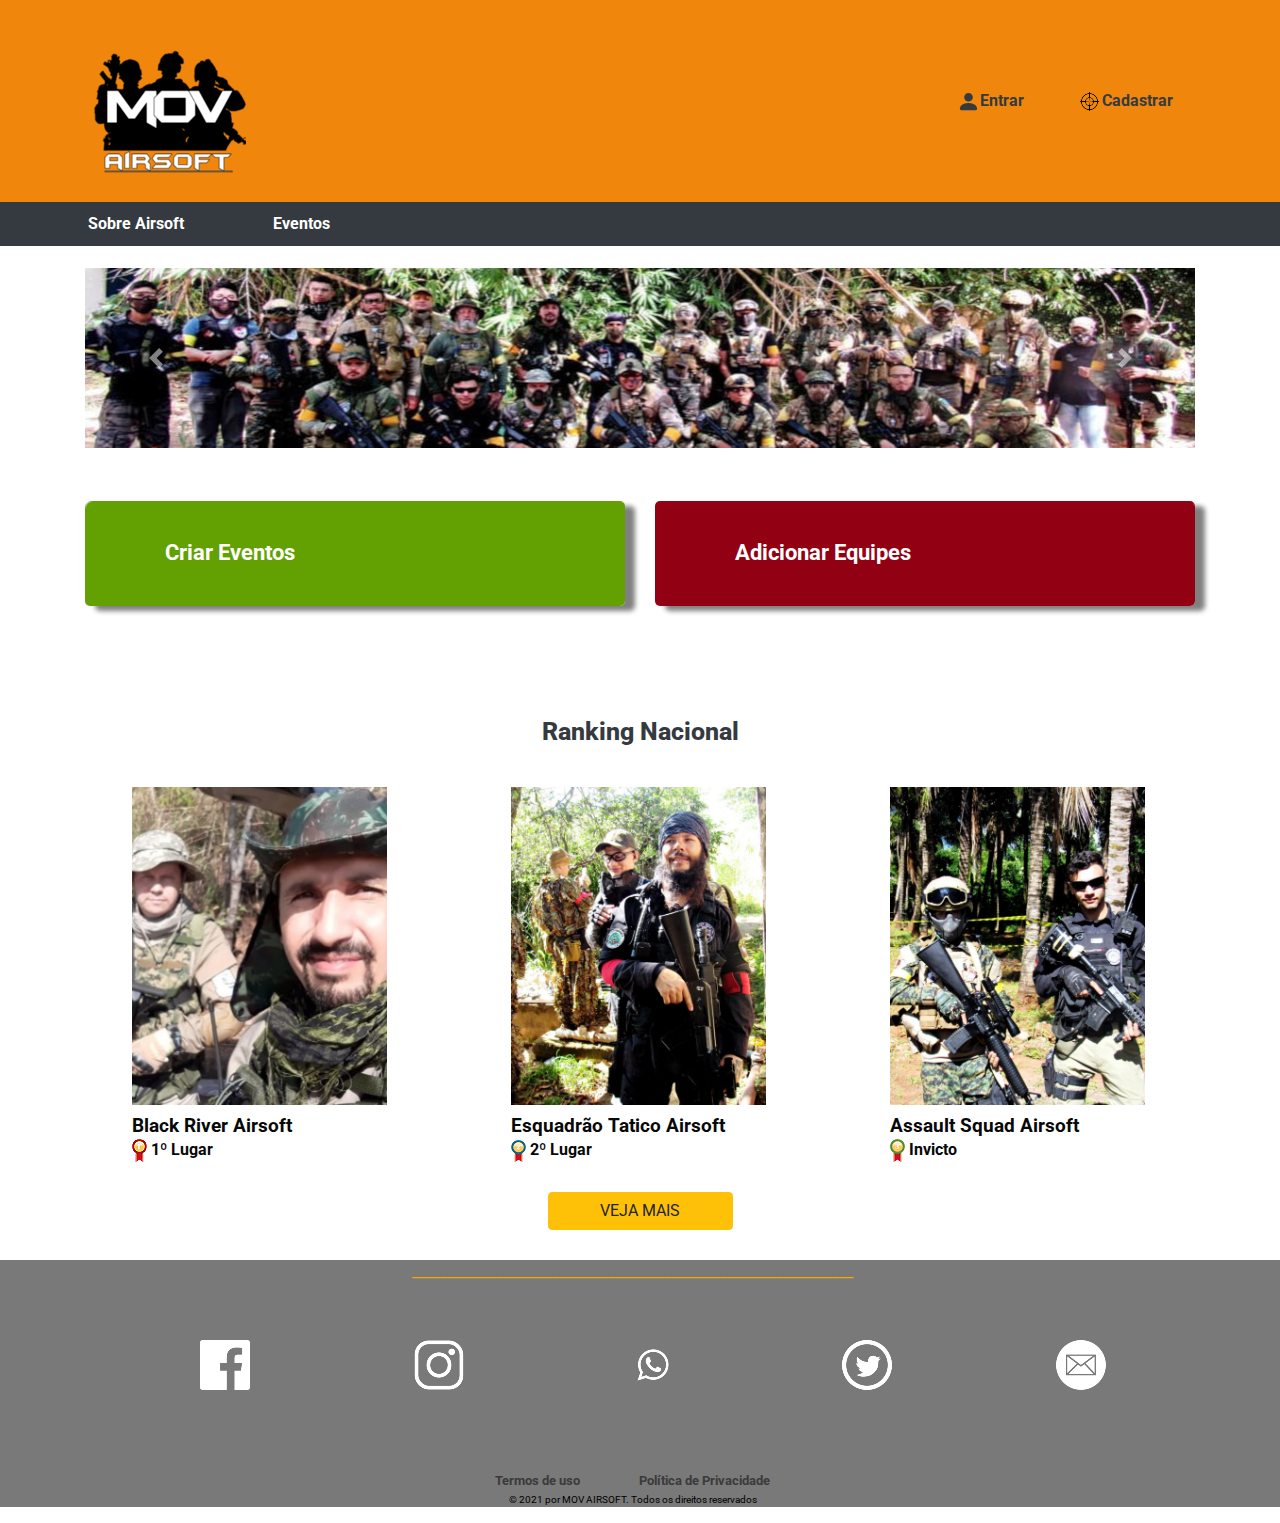
==== index.html @ a9842408 "Linkando as páginas" ====
<!DOCTYPE html>
<html lang="pt-br">

<head>
  <meta charset="UTF-8">
  <meta name="viewport" content="width=device-width, initial-scale=1.0">

  <title>AirSoft</title>

  <!-- Favicons -->
  <link rel="apple-touch-icon" sizes="57x57" href="assets/images/favicons/apple-icon-57x57.png">
  <link rel="apple-touch-icon" sizes="60x60" href="assets/images/favicons/apple-icon-60x60.png">
  <link rel="apple-touch-icon" sizes="72x72" href="assets/images/favicons/apple-icon-72x72.png">
  <link rel="apple-touch-icon" sizes="76x76" href="assets/images/favicons/apple-icon-76x76.png">
  <link rel="apple-touch-icon" sizes="114x114" href="assets/images/favicons/apple-icon-114x114.png">
  <link rel="apple-touch-icon" sizes="120x120" href="assets/images/favicons/apple-icon-120x120.png">
  <link rel="apple-touch-icon" sizes="144x144" href="assets/images/favicons/apple-icon-144x144.png">
  <link rel="apple-touch-icon" sizes="152x152" href="assets/images/favicons/apple-icon-152x152.png">
  <link rel="apple-touch-icon" sizes="180x180" href="assets/images/favicons/apple-icon-180x180.png">
  <link rel="icon" type="image/png" sizes="192x192" href="assets/images/favicons/android-icon-192x192.png">
  <link rel="icon" type="image/png" sizes="32x32" href="assets/images/favicons/favicon-32x32.png">
  <link rel="icon" type="image/png" sizes="96x96" href="assets/images/favicons/favicon-96x96.png">
  <link rel="icon" type="image/png" sizes="16x16" href="assets/images/favicons/favicon-16x16.png">
  <link rel="manifest" href="./assets/images/manifest.json">
  <meta name="msapplication-TileColor" content="#ffffff">
  <meta name="msapplication-TileImage" content="/ms-icon-144x144.png">
  <meta name="theme-color" content="#ffffff">
  <!-- end Favicons -->
  <!-- Css -->
  <link rel="stylesheet" href="./assets/css/style.css">
</head>

<body>
  <!-- header -->
  <header class="container-fluid">
    <!-- container -->
    <section class="container">
      <!-- row -->
      <article class="row d-flex align-items-center">
        <!-- logo -->
        <a href="./" class="col-md-2 d-flex justify-content-center">
          <img src="./assets/images/favicons/apple-icon-152x152.png" class="img-fluid"
            alt="Logo da empresa - Mov Airsoft">
        </a>
        <!-- buscador -->
        <form action="#" class="col-md-7 d-flex align-items-center">
        </form>
        <!-- administrativo usuário/jogador -->
        <ul class="col-md-3 nav d-flex align-items-center justify-content-around">
          <li class="nav-item">
            <a href="login.html">
              <svg width="1em" height="1em" viewBox="0 0 16 16" class="bi bi-person-fill" fill="currentColor"
                xmlns="http://www.w3.org/2000/svg">
                <path fill-rule="evenodd"
                  d="M3 14s-1 0-1-1 1-4 6-4 6 3 6 4-1 1-1 1H3zm5-6a3 3 0 1 0 0-6 3 3 0 0 0 0 6z" />
              </svg>Entrar
            </a>
          </li>
          <li class="nav-item">
            <a href="#">
              <a href="cadastro.html" class="notificacao d-flex align-items-center justify-content-center">
                
                <img src="./assets/images/alvo.png" class="img-fluid" alt="Alvo - icone Cadastrar">
                
                <path fill-rule="evenodd"
                  d="M0 1.5A.5.5 0 0 1 .5 1H2a.5.5 0 0 1 .485.379L2.89 3H14.5a.5.5 0 0 1 .491.592l-1.5 8A.5.5 0 0 1 13 12H4a.5.5 0 0 1-.491-.408L2.01 3.607 1.61 2H.5a.5.5 0 0 1-.5-.5zM5 12a2 2 0 1 0 0 4 2 2 0 0 0 0-4zm7 0a2 2 0 1 0 0 4 2 2 0 0 0 0-4zm-7 1a1 1 0 1 0 0 2 1 1 0 0 0 0-2zm7 0a1 1 0 1 0 0 2 1 1 0 0 0 0-2z" />
                </svg>
                Cadastrar
              </a>
          </li>
        </ul>
        <!-- end administrativo do cliente -->
      </article>
      <!-- row -->
    </section>
    <!-- end container -->
  </header>
  <!-- menu do site -->
  <nav class="container-fluid nav-produtos">
    <!-- container -->
    <section class="container">
      <!-- menu -->
      <ul class="nav">
        <!-- lista de itens -->
        <li class="col-xl-2 col-lg-3 col-md-12 nav-item d-flex align-items-center">
          <a href="sobreAirsoft.html">
          
          </svg>Sobre Airsoft
          <!-- submenu -->
          <ul>
          </ul>

        </li>

        <!-- lista de itens -->
        <li class="col-xl-2 col-lg-3 col-md-12 nav-item d-flex align-items-center">
          <a href="eventosDisponiveis.html">
          </svg>Eventos
        </li>
      </ul>
      <!-- menu -->
    </section>
    <!-- end container -->
  </nav>
  <!-- end menu do site -->

  <!-- main -->
  <main>
    <!-- banners rotativos  -->
    <section id="banners-promocionais" class="container carousel slide" data-ride="carousel">
      <!-- imagens -->
      <article class="carousel-inner">
        <figure class="carousel-item active">
          <img src="./assets/images/fotocarrouselarrumada.jpg" class="d-block w-100"
            alt="Foto de uma equipe de Airsoft">
        </figure>

        <figure class="carousel-item">
          <img src="./assets/images/fotocarrouselarrumada2.jpg" class="d-block w-100"
            alt="Foto de uma equipe de Airsoft">
        </figure>
      </article>

      <!-- prev -->
      <a class="carousel-control-prev" href="#banners-promocionais" role="button" data-slide="prev">
        <span class="carousel-control-prev-icon" aria-hidden="true"></span>
        <span class="sr-only">Previous</span>
      </a>
      <!-- next -->
      <a class="carousel-control-next" href="#banners-promocionais" role="button" data-slide="next">
        <span class="carousel-control-next-icon" aria-hidden="true"></span>
        <span class="sr-only">Next</span>
      </a>
    </section>
    <!-- banners promocionais rotativos  -->


    <section class="container banners-promocionais-statico">
      <!-- row -->
      <section class="row">
        <!-- banner -->
        <article class="col-md-6">
          <div class="banners-promocionais-statico-12x d-flex align-items-center">
            <p>Criar Eventos<br></p>
          </div>
        </article>
        <article class="col-md-6">
          <div class="banners-promocionais-statico-todo-br d-flex align-items-center">
            <p>Adicionar Equipes<br></p>
          </div>
        </article>
      </section>
      <!-- end row -->
    </section>
    <!-- end banners promocionais com 6 colunas -->

    <!-- container produtos -->
    <section class="container produtos">
      <!-- title -->
      <h1 class="text-center">Ranking Nacional</h1>

      <!-- listagem dos produto s -->
      <article class="row">

        <!-- produtos -->
        <a class="produtos-container col-md-3">
          <!-- imagem do produto -->
          <img src="./assets/images/painel1.jpeg" class="img-fluid" alt="Black River Airsoft">

          <!-- itens do produto -->
          <article class="ranking">
            <!-- title produto -->
            <h2>Black River Airsoft</h2>

            
            <!-- preco -->
            <strong class="colocacao">
              <img src="assets/images/1lugar.png" alt="primeiro lugar">
              1º Lugar
            </strong>
          </article>
          <!-- end itens do produto -->
        </a>
        <!-- end produtos -->

        <!-- produtos -->
        <a class="produtos-container col-md-3">
          <!-- imagem do produto -->
          <img src="./assets/images/painel2.jpeg" class="img-fluid" alt="Camiseta manga comprida">

          <!-- itens do produto -->
          <article class="ranking">
            <!-- title produto -->
            <h2>Esquadrão Tatico Airsoft</h2>

            <!-- preco -->
            <strong class="colocacao">
              <img src="assets/images/2lugar.png" alt="primeiro lugar">
              2º Lugar
            </strong>
          </article>
          <!-- end itens do produto -->
        </a>
        <!-- end produtos -->

        <!-- produtos -->
        <a class="produtos-container col-md-3">
          <!-- imagem do produto -->
          <img src="./assets/images/painel4.jpeg" class="img-fluid" alt="Camiseta listrada">

          <!-- itens do produto -->
          <article class="ranking">
            <!-- title produto -->
            <h2>Assault Squad Airsoft</h2>

            <!-- preco -->
            <strong class="colocacao">
              <img src="assets/images/3lugar.png" alt="primeiro lugar">
              Invicto
            </strong>
          </article>
          <!-- end itens do produto -->
        </a>
        <!-- end produtos -->

      </article>
      <!-- listagem dos produtos -->

      <div class="d-flex justify-content-center">
        <a href="/vejaMais.html" class="btn btn-warning col-md-2">VEJA MAIS</a>
      </div>
    </section>
    <!-- end container produtos -->
  </main>
  <!-- end main -->

  <!-- Footer -->
  <footer class="container-fluid">
    <!-- container -->
    <section class="container">
      <!-- menus -->
      <div class="linha">
        <p>_______________________________________________________________</p>
      </div>
      <!-- icons contato -->
      <ul>
        <li><a href="#"><img src="assets/images/favicons/facebook.png" alt="facebook"></a></li>
        <li><a href="#"><img src="assets/images/favicons/instagran.png" alt="instagran"></a></li>
        <li><a href="#"> <img src="assets/images/favicons/whatsapp.png" alt="whatsapp"></a></li>
        <li><a href="#"><img src="assets/images/favicons/tweeter.png" alt="twitter"></a></li>
        <li><a href="#"><img src="assets/images/favicons/email.png" alt="email"></a></li>
      </ul>
      <div class=termos-politica>
        <a href="#" id="termos">Termos de uso</a>
        <a href="#" id="politic-privacid">Política de Privacidade</a>
        <p>© 2021 por MOV AIRSOFT. Todos os direitos reservados</p>
      </div>
      <!-- end menus -->
    </section>
    <!-- end container -->
  </footer>
  <!-- end Footer-->

  <!-- Arquivos Bootstrap -->
  <script src="./assets/js/jquery.js"></script>
  <script src="./assets/js/popper.js"></script>
  <script src="./assets/js/bootstrap.js"></script>
</body>

</html>
---- assets/css/style.css ----
@charset "UTF-8";
@import url('https://fonts.googleapis.com/css2?family=Roboto:wght@300;500;900&display=swap');
header {
  background: #f0870c;
  padding: 25px;
}
header form input[type='text'] {
  background: #fff;
  width: 100%;
  border-radius: 100px;
  border: none;
  padding: 10px 20px;
}
header form button {
  background: none;
  border: none;
  position: absolute;
  right: 25px;
}
header ul li {
  position: relative;
}
header ul li span.notificacao {
  color: #fff;
  background: #ff0f9a;
  position: absolute;
  top: -10px;
  left: 5px;
  font-size: 10px;
  width: 15px;
  height: 15px;
  border-radius: 100%;
}
header ul li a {
  font-size: 16px;
  font-weight: bold;
  color: #343a40;
}
header ul li a svg {
  font-size: 23px;
}
header ul li a:hover {
  color: initial;
}

nav.nav-produtos {
  background: #343a40;
  color: #fff;
  cursor: pointer;
  font-weight: bold;
}
nav.nav-produtos a {
  color: #fff;
}
nav.nav-produtos ul.nav li {
  position: relative;
  padding: 10px;
}
nav.nav-produtos ul.nav li svg {
  font-size: 20px;
  margin-right: 10px;
}
nav.nav-produtos ul.nav li:hover {
  background: black;
}
nav.nav-produtos ul.nav li:hover ul.nav {
  display: block;
}
nav.nav-produtos ul.nav li ul.nav {
  z-index: 999;
  display: none;
  position: absolute;
  top: 44px;
  left: 0px;
  background: #f5f7f8;
  border-top: solid #ff9c07 10px;
  width: 100%;
}
nav.nav-produtos ul.nav li ul.nav li {
  padding: 10px 25px;
}

.banners-promocionais-statico {
  margin-top: 30px;
}
.banners-promocionais-statico .banners-promocionais-statico-12x {
  background-color: #47ff0f6b;
  background-image: url(../images/equipes.PNG);
  border-radius: 5px;
  box-shadow: 10px 5px 5px gray;
}
.banners-promocionais-statico .banners-promocionais-statico-todo-br {
  background-color: #9e1907ea;
  background-image: url(../images/eventos.PNG);
  border-radius: 5px;
  box-shadow: 10px 5px 5px gray;
}
.banners-promocionais-statico .banners-promocionais-statico-12x,
.banners-promocionais-statico .banners-promocionais-statico-todo-br {
  background-size: cover;
  height: 105px;
  padding: 20px 60px;
  color: #fff;
}
.banners-promocionais-statico .banners-promocionais-statico-12x svg,
.banners-promocionais-statico .banners-promocionais-statico-12x p,
.banners-promocionais-statico .banners-promocionais-statico-todo-br svg,
.banners-promocionais-statico .banners-promocionais-statico-todo-br p {
  margin: 0;
  padding: 0;
}
.banners-promocionais-statico .banners-promocionais-statico-12x svg,
.banners-promocionais-statico .banners-promocionais-statico-todo-br svg {
  font-size: 55px;
}
.banners-promocionais-statico .banners-promocionais-statico-12x p,
.banners-promocionais-statico .banners-promocionais-statico-todo-br p {
  font-weight: 100;
  font-size: 22px;
  line-height: 110%;
  margin-left: 20px;
  font-weight: bold;
  cursor: pointer;
}
.banners-promocionais-statico .banners-promocionais-statico-12x p strong,
.banners-promocionais-statico .banners-promocionais-statico-todo-br p strong {
  font-weight: bold;
}

.produtos {
  margin: 30px 0;
}
.produtos .produtos-container {
  margin: 30px 47px;
}
.produtos .produtos-container .ranking {
  color: #070808;
}
.produtos .produtos-container .ranking h2 {
  font-size: 19px;
  margin: 10px 0 0;
}
.produtos .produtos-container .ranking {
  font-size: 10px;
}
.produtos .produtos-container .ranking svg {
  fill: #1d1809;
}
.produtos .produtos-container .ranking .colocacao {
  font-size: 16px;
}

.ranking figure {
  margin: 0;
}
.ranking .produtos-conteudo h1 {
  margin: 0;
  font-size: 32px;
}
.ranking .produtos-conteudo p {
  font-size: 16px;
}
.ranking .colocacao svg {
  fill: #ffc107;
}
.ranking .colocacao strong {
  font-size: 40px;
}
.ranking .colocacao form {
  font-weight: 100;
}
.ranking .colocacao form label {
  margin: 0;
}
.ranking .colocacao svg,
.ranking .colocacao strong span,
.ranking .colocacao form {
  font-size: 16px;
}

footer {
  background: #797979;
  position: relative;
  bottom: 0px;
  width: 100%;
  color: #797979;
  text-align: center;
}

footer a {
  color: #000;
}

footer a:hover {
  color: #000;
}

.termos-politica {
  cursor: pointer;
  display: block;
  position: relative;
  text-align: center;
  margin-top: 7%;
}

#termos {
  color: #3b3a3a;
  font-weight: bold;
  font-size: 80%;
}

#politic-privacid {
  color: #3b3a3a;
  font-weight: bold;
  font-size: 80%;
  margin-left: 5%;
}

.termos-politica p {
  color: #000;
  font-size: 10px;
  text-align: center;
}

.linha p {
  color: orange;
  text-align: center;
  display: block;
}

footer ul {
  display: flex;
  margin-top: 5%;
}

footer ul li {
  margin-left: auto;
  margin-right: auto;
}

footer ul li.ellipsis {
  width: 100%;
  overflow: hidden;
  text-overflow: ellipsis;
  white-space: nowrap;
}

@media (max-width: 375px) {
  .banners-promocionais-statico .banners-promocionais-statico-12x p,
  .banners-promocionais-statico .banners-promocionais-statico-todo-br p {
    font-size: 14px;
  }
}
@media (max-width: 767px) {
  header form {
    margin: 20px 0;
  }

  #banners-promocionais {
    display: none;
  }

  .produtos-container img {
    width: 100%;
  }
}
@media (max-width: 991px) {
  header ul li {
    margin: 7px 0;
  }
}
/*!
 * Bootstrap v4.5.0 (https://getbootstrap.com/)
 * Copyright 2011-2020 The Bootstrap Authors
 * Copyright 2011-2020 Twitter, Inc.
 * Licensed under MIT (https://github.com/twbs/bootstrap/blob/master/LICENSE)
 */
:root {
  --blue: #007bff;
  --indigo: #6610f2;
  --purple: #6f42c1;
  --pink: #e83e8c;
  --red: #dc3545;
  --orange: #fd7e14;
  --yellow: #ffc107;
  --green: #28a745;
  --teal: #20c997;
  --cyan: #17a2b8;
  --white: #fff;
  --gray: #6c757d;
  --gray-dark: #343a40;
  --primary: #007bff;
  --secondary: #6c757d;
  --success: #28a745;
  --info: #17a2b8;
  --warning: #ffc107;
  --danger: #dc3545;
  --light: #f8f9fa;
  --dark: #343a40;
  --breakpoint-xs: 0;
  --breakpoint-sm: 576px;
  --breakpoint-md: 768px;
  --breakpoint-lg: 992px;
  --breakpoint-xl: 1200px;
  --font-family-sans-serif: -apple-system, BlinkMacSystemFont, 'Segoe UI',
    Roboto, 'Helvetica Neue', Arial, 'Noto Sans', sans-serif,
    'Apple Color Emoji', 'Segoe UI Emoji', 'Segoe UI Symbol', 'Noto Color Emoji';
  --font-family-monospace: SFMono-Regular, Menlo, Monaco, Consolas,
    'Liberation Mono', 'Courier New', monospace;
}

*,
::after,
::before {
  box-sizing: border-box;
}

html {
  font-family: sans-serif;
  line-height: 1.15;
  -webkit-text-size-adjust: 100%;
  -webkit-tap-highlight-color: transparent;
}

article,
aside,
figcaption,
figure,
footer,
header,
hgroup,
main,
nav,
section {
  display: block;
}

body {
  margin: 0;
  font-family: -apple-system, BlinkMacSystemFont, 'Segoe UI', Roboto,
    'Helvetica Neue', Arial, 'Noto Sans', sans-serif, 'Apple Color Emoji',
    'Segoe UI Emoji', 'Segoe UI Symbol', 'Noto Color Emoji';
  font-size: 1rem;
  font-weight: 400;
  line-height: 1.5;
  color: #212529;
  text-align: left;
  background-color: #fff;
}

[tabindex='-1']:focus:not(:focus-visible) {
  outline: 0 !important;
}

hr {
  box-sizing: content-box;
  height: 0;
  overflow: visible;
}

h1,
h2,
h3,
h4,
h5,
h6 {
  margin-top: 0;
  margin-bottom: 0.5rem;
}

p {
  margin-top: 0;
  margin-bottom: 1rem;
}

abbr[data-original-title],
abbr[title] {
  text-decoration: underline;
  -webkit-text-decoration: underline dotted;
  text-decoration: underline dotted;
  cursor: help;
  border-bottom: 0;
  -webkit-text-decoration-skip-ink: none;
  text-decoration-skip-ink: none;
}

address {
  margin-bottom: 1rem;
  font-style: normal;
  line-height: inherit;
}

dl,
ol,
ul {
  margin-top: 0;
  margin-bottom: 1rem;
}

ol ol,
ol ul,
ul ol,
ul ul {
  margin-bottom: 0;
}

dt {
  font-weight: 700;
}

dd {
  margin-bottom: 0.5rem;
  margin-left: 0;
}

blockquote {
  margin: 0 0 1rem;
}

b,
strong {
  font-weight: bolder;
}

small {
  font-size: 80%;
}

sub,
sup {
  position: relative;
  font-size: 75%;
  line-height: 0;
  vertical-align: baseline;
}

sub {
  bottom: -0.25em;
}

sup {
  top: -0.5em;
}

a {
  color: #000000;
  text-decoration: none;
  background-color: transparent;
}

a:hover {
  color: #0056b3;
  text-decoration: underline;
}

a:not([href]) {
  color: inherit;
  text-decoration: none;
}

a:not([href]):hover {
  color: inherit;
  text-decoration: none;
}

code,
kbd,
pre,
samp {
  font-family: SFMono-Regular, Menlo, Monaco, Consolas, 'Liberation Mono',
    'Courier New', monospace;
  font-size: 1em;
}

pre {
  margin-top: 0;
  margin-bottom: 1rem;
  overflow: auto;
  -ms-overflow-style: scrollbar;
}

figure {
  margin: 0 0 1rem;
}

img {
  vertical-align: middle;
  border-style: none;
}

svg {
  overflow: hidden;
  vertical-align: middle;
}

table {
  border-collapse: collapse;
}

caption {
  padding-top: 0.75rem;
  padding-bottom: 0.75rem;
  color: #6c757d;
  text-align: left;
  caption-side: bottom;
}

th {
  text-align: inherit;
}

label {
  display: inline-block;
  margin-bottom: 0.5rem;
}

button {
  border-radius: 0;
}

button:focus {
  outline: 1px dotted;
  outline: 5px auto -webkit-focus-ring-color;
}

button,
input,
optgroup,
select,
textarea {
  margin: 0;
  font-family: inherit;
  font-size: inherit;
  line-height: inherit;
}

button,
input {
  overflow: visible;
}

button,
select {
  text-transform: none;
}

[role='button'] {
  cursor: pointer;
}

select {
  word-wrap: normal;
}

[type='button'],
[type='reset'],
[type='submit'],
button {
  -webkit-appearance: button;
}

[type='button']:not(:disabled),
[type='reset']:not(:disabled),
[type='submit']:not(:disabled),
button:not(:disabled) {
  cursor: pointer;
}

[type='button']::-moz-focus-inner,
[type='reset']::-moz-focus-inner,
[type='submit']::-moz-focus-inner,
button::-moz-focus-inner {
  padding: 0;
  border-style: none;
}

input[type='checkbox'],
input[type='radio'] {
  box-sizing: border-box;
  padding: 0;
}

textarea {
  overflow: auto;
  resize: vertical;
}

fieldset {
  min-width: 0;
  padding: 0;
  margin: 0;
  border: 0;
}

legend {
  display: block;
  width: 100%;
  max-width: 100%;
  padding: 0;
  margin-bottom: 0.5rem;
  font-size: 1.5rem;
  line-height: inherit;
  color: inherit;
  white-space: normal;
}

progress {
  vertical-align: baseline;
}

[type='number']::-webkit-inner-spin-button,
[type='number']::-webkit-outer-spin-button {
  height: auto;
}

[type='search'] {
  outline-offset: -2px;
  -webkit-appearance: none;
}

[type='search']::-webkit-search-decoration {
  -webkit-appearance: none;
}

::-webkit-file-upload-button {
  font: inherit;
  -webkit-appearance: button;
}

output {
  display: inline-block;
}

summary {
  display: list-item;
  cursor: pointer;
}

template {
  display: none;
}

[hidden] {
  display: none !important;
}

.h1,
.h2,
.h3,
.h4,
.h5,
.h6,
h1,
h2,
h3,
h4,
h5,
h6 {
  margin-bottom: 0.5rem;
  font-weight: 500;
  line-height: 1.2;
}

.h1,
h1 {
  font-size: 2.5rem;
}

.h2,
h2 {
  font-size: 2rem;
}

.h3,
h3 {
  font-size: 1.75rem;
}

.h4,
h4 {
  font-size: 1.5rem;
}

.h5,
h5 {
  font-size: 1.25rem;
}

.h6,
h6 {
  font-size: 1rem;
}

.lead {
  font-size: 1.25rem;
  font-weight: 300;
}

.display-1 {
  font-size: 6rem;
  font-weight: 300;
  line-height: 1.2;
}

.display-2 {
  font-size: 5.5rem;
  font-weight: 300;
  line-height: 1.2;
}

.display-3 {
  font-size: 4.5rem;
  font-weight: 300;
  line-height: 1.2;
}

.display-4 {
  font-size: 3.5rem;
  font-weight: 300;
  line-height: 1.2;
}

hr {
  margin-top: 1rem;
  margin-bottom: 1rem;
  border: 0;
  border-top: 1px solid rgba(0, 0, 0, 0.1);
}

.small,
small {
  font-size: 80%;
  font-weight: 400;
}

.mark,
mark {
  padding: 0.2em;
  background-color: #fcf8e3;
}

.list-unstyled {
  padding-left: 0;
  list-style: none;
}

.list-inline {
  padding-left: 0;
  list-style: none;
}

.list-inline-item {
  display: inline-block;
}

.list-inline-item:not(:last-child) {
  margin-right: 0.5rem;
}

.initialism {
  font-size: 90%;
  text-transform: uppercase;
}

.blockquote {
  margin-bottom: 1rem;
  font-size: 1.25rem;
}

.blockquote-footer {
  display: block;
  font-size: 80%;
  color: #6c757d;
}

.blockquote-footer::before {
  content: '— ';
}

.img-fluid {
  max-width: 100%;
  height: auto;
}

.img-thumbnail {
  padding: 0.25rem;
  background-color: #fff;
  border: 1px solid #dee2e6;
  border-radius: 0.25rem;
  max-width: 100%;
  height: auto;
}

.figure {
  display: inline-block;
}

.figure-img {
  margin-bottom: 0.5rem;
  line-height: 1;
}

.figure-caption {
  font-size: 90%;
  color: #6c757d;
}

code {
  font-size: 87.5%;
  color: #e83e8c;
  word-wrap: break-word;
}

a > code {
  color: inherit;
}

kbd {
  padding: 0.2rem 0.4rem;
  font-size: 87.5%;
  color: #fff;
  background-color: #212529;
  border-radius: 0.2rem;
}

kbd kbd {
  padding: 0;
  font-size: 100%;
  font-weight: 700;
}

pre {
  display: block;
  font-size: 87.5%;
  color: #212529;
}

pre code {
  font-size: inherit;
  color: inherit;
  word-break: normal;
}

.pre-scrollable {
  max-height: 340px;
  overflow-y: scroll;
}

.container {
  width: 100%;
  padding-right: 15px;
  padding-left: 15px;
  margin-right: auto;
  margin-left: auto;
}

@media (min-width: 576px) {
  .container {
    max-width: 540px;
  }
}
@media (min-width: 768px) {
  .container {
    max-width: 720px;
  }
}
@media (min-width: 992px) {
  .container {
    max-width: 960px;
  }
}
@media (min-width: 1200px) {
  .container {
    max-width: 1140px;
  }
}
.container-fluid,
.container-lg,
.container-md,
.container-sm,
.container-xl {
  width: 100%;
  padding-right: 15px;
  padding-left: center;
  margin-right: auto;
  margin-left: auto;
}

@media (min-width: 576px) {
  .container,
  .container-sm {
    max-width: 540px;
  }
}
@media (min-width: 768px) {
  .container,
  .container-md,
  .container-sm {
    max-width: 720px;
  }
}
@media (min-width: 992px) {
  .container,
  .container-lg,
  .container-md,
  .container-sm {
    max-width: 960px;
  }
}
@media (min-width: 1200px) {
  .container,
  .container-lg,
  .container-md,
  .container-sm,
  .container-xl {
    max-width: 1140px;
  }
}
.row {
  display: -ms-flexbox;
  display: flex;
  -ms-flex-wrap: wrap;
  flex-wrap: wrap;
  margin-right: -15px;
  margin-left: -15px;
}

.no-gutters {
  margin-right: 0;
  margin-left: 0;
}

.no-gutters > .col,
.no-gutters > [class*='col-'] {
  padding-right: 0;
  padding-left: 0;
}

.col,
.col-1,
.col-10,
.col-11,
.col-12,
.col-2,
.col-3,
.col-4,
.col-5,
.col-6,
.col-7,
.col-8,
.col-9,
.col-auto,
.col-lg,
.col-lg-1,
.col-lg-10,
.col-lg-11,
.col-lg-12,
.col-lg-2,
.col-lg-3,
.col-lg-4,
.col-lg-5,
.col-lg-6,
.col-lg-7,
.col-lg-8,
.col-lg-9,
.col-lg-auto,
.col-md,
.col-md-1,
.col-md-10,
.col-md-11,
.col-md-12,
.col-md-2,
.col-md-3,
.col-md-4,
.col-md-5,
.col-md-6,
.col-md-7,
.col-md-8,
.col-md-9,
.col-md-auto,
.col-sm,
.col-sm-1,
.col-sm-10,
.col-sm-11,
.col-sm-12,
.col-sm-2,
.col-sm-3,
.col-sm-4,
.col-sm-5,
.col-sm-6,
.col-sm-7,
.col-sm-8,
.col-sm-9,
.col-sm-auto,
.col-xl,
.col-xl-1,
.col-xl-10,
.col-xl-11,
.col-xl-12,
.col-xl-2,
.col-xl-3,
.col-xl-4,
.col-xl-5,
.col-xl-6,
.col-xl-7,
.col-xl-8,
.col-xl-9,
.col-xl-auto {
  position: relative;
  width: 100%;
  padding-right: 15px;
  padding-left: 15px;
}

.col {
  -ms-flex-preferred-size: 0;
  flex-basis: 0;
  -ms-flex-positive: 1;
  flex-grow: 1;
  min-width: 0;
  max-width: 100%;
}

.row-cols-1 > * {
  -ms-flex: 0 0 100%;
  flex: 0 0 100%;
  max-width: 100%;
}

.row-cols-2 > * {
  -ms-flex: 0 0 50%;
  flex: 0 0 50%;
  max-width: 50%;
}

.row-cols-3 > * {
  -ms-flex: 0 0 33.333333%;
  flex: 0 0 33.333333%;
  max-width: 33.333333%;
}

.row-cols-4 > * {
  -ms-flex: 0 0 25%;
  flex: 0 0 25%;
  max-width: 25%;
}

.row-cols-5 > * {
  -ms-flex: 0 0 20%;
  flex: 0 0 20%;
  max-width: 20%;
}

.row-cols-6 > * {
  -ms-flex: 0 0 16.666667%;
  flex: 0 0 16.666667%;
  max-width: 16.666667%;
}

.col-auto {
  -ms-flex: 0 0 auto;
  flex: 0 0 auto;
  width: auto;
  max-width: 100%;
}

.col-1 {
  -ms-flex: 0 0 8.333333%;
  flex: 0 0 8.333333%;
  max-width: 8.333333%;
}

.col-2 {
  -ms-flex: 0 0 16.666667%;
  flex: 0 0 16.666667%;
  max-width: 16.666667%;
}

.col-3 {
  -ms-flex: 0 0 25%;
  flex: 0 0 25%;
  max-width: 25%;
}

.col-4 {
  -ms-flex: 0 0 33.333333%;
  flex: 0 0 33.333333%;
  max-width: 33.333333%;
}

.col-5 {
  -ms-flex: 0 0 41.666667%;
  flex: 0 0 41.666667%;
  max-width: 41.666667%;
}

.col-6 {
  -ms-flex: 0 0 50%;
  flex: 0 0 50%;
  max-width: 50%;
}

.col-7 {
  -ms-flex: 0 0 58.333333%;
  flex: 0 0 58.333333%;
  max-width: 58.333333%;
}

.col-8 {
  -ms-flex: 0 0 66.666667%;
  flex: 0 0 66.666667%;
  max-width: 66.666667%;
}

.col-9 {
  -ms-flex: 0 0 75%;
  flex: 0 0 75%;
  max-width: 75%;
}

.col-10 {
  -ms-flex: 0 0 83.333333%;
  flex: 0 0 83.333333%;
  max-width: 83.333333%;
}

.col-11 {
  -ms-flex: 0 0 91.666667%;
  flex: 0 0 91.666667%;
  max-width: 91.666667%;
}

.col-12 {
  -ms-flex: 0 0 100%;
  flex: 0 0 100%;
  max-width: 100%;
}

.order-first {
  -ms-flex-order: -1;
  order: -1;
}

.order-last {
  -ms-flex-order: 13;
  order: 13;
}

.order-0 {
  -ms-flex-order: 0;
  order: 0;
}

.order-1 {
  -ms-flex-order: 1;
  order: 1;
}

.order-2 {
  -ms-flex-order: 2;
  order: 2;
}

.order-3 {
  -ms-flex-order: 3;
  order: 3;
}

.order-4 {
  -ms-flex-order: 4;
  order: 4;
}

.order-5 {
  -ms-flex-order: 5;
  order: 5;
}

.order-6 {
  -ms-flex-order: 6;
  order: 6;
}

.order-7 {
  -ms-flex-order: 7;
  order: 7;
}

.order-8 {
  -ms-flex-order: 8;
  order: 8;
}

.order-9 {
  -ms-flex-order: 9;
  order: 9;
}

.order-10 {
  -ms-flex-order: 10;
  order: 10;
}

.order-11 {
  -ms-flex-order: 11;
  order: 11;
}

.order-12 {
  -ms-flex-order: 12;
  order: 12;
}

.offset-1 {
  margin-left: 8.333333%;
}

.offset-2 {
  margin-left: 16.666667%;
}

.offset-3 {
  margin-left: 25%;
}

.offset-4 {
  margin-left: 33.333333%;
}

.offset-5 {
  margin-left: 41.666667%;
}

.offset-6 {
  margin-left: 50%;
}

.offset-7 {
  margin-left: 58.333333%;
}

.offset-8 {
  margin-left: 66.666667%;
}

.offset-9 {
  margin-left: 75%;
}

.offset-10 {
  margin-left: 83.333333%;
}

.offset-11 {
  margin-left: 91.666667%;
}

@media (min-width: 576px) {
  .col-sm {
    -ms-flex-preferred-size: 0;
    flex-basis: 0;
    -ms-flex-positive: 1;
    flex-grow: 1;
    min-width: 0;
    max-width: 100%;
  }

  .row-cols-sm-1 > * {
    -ms-flex: 0 0 100%;
    flex: 0 0 100%;
    max-width: 100%;
  }

  .row-cols-sm-2 > * {
    -ms-flex: 0 0 50%;
    flex: 0 0 50%;
    max-width: 50%;
  }

  .row-cols-sm-3 > * {
    -ms-flex: 0 0 33.333333%;
    flex: 0 0 33.333333%;
    max-width: 33.333333%;
  }

  .row-cols-sm-4 > * {
    -ms-flex: 0 0 25%;
    flex: 0 0 25%;
    max-width: 25%;
  }

  .row-cols-sm-5 > * {
    -ms-flex: 0 0 20%;
    flex: 0 0 20%;
    max-width: 20%;
  }

  .row-cols-sm-6 > * {
    -ms-flex: 0 0 16.666667%;
    flex: 0 0 16.666667%;
    max-width: 16.666667%;
  }

  .col-sm-auto {
    -ms-flex: 0 0 auto;
    flex: 0 0 auto;
    width: auto;
    max-width: 100%;
  }

  .col-sm-1 {
    -ms-flex: 0 0 8.333333%;
    flex: 0 0 8.333333%;
    max-width: 8.333333%;
  }

  .col-sm-2 {
    -ms-flex: 0 0 16.666667%;
    flex: 0 0 16.666667%;
    max-width: 16.666667%;
  }

  .col-sm-3 {
    -ms-flex: 0 0 25%;
    flex: 0 0 25%;
    max-width: 25%;
  }

  .col-sm-4 {
    -ms-flex: 0 0 33.333333%;
    flex: 0 0 33.333333%;
    max-width: 33.333333%;
  }

  .col-sm-5 {
    -ms-flex: 0 0 41.666667%;
    flex: 0 0 41.666667%;
    max-width: 41.666667%;
  }

  .col-sm-6 {
    -ms-flex: 0 0 50%;
    flex: 0 0 50%;
    max-width: 50%;
  }

  .col-sm-7 {
    -ms-flex: 0 0 58.333333%;
    flex: 0 0 58.333333%;
    max-width: 58.333333%;
  }

  .col-sm-8 {
    -ms-flex: 0 0 66.666667%;
    flex: 0 0 66.666667%;
    max-width: 66.666667%;
  }

  .col-sm-9 {
    -ms-flex: 0 0 75%;
    flex: 0 0 75%;
    max-width: 75%;
  }

  .col-sm-10 {
    -ms-flex: 0 0 83.333333%;
    flex: 0 0 83.333333%;
    max-width: 83.333333%;
  }

  .col-sm-11 {
    -ms-flex: 0 0 91.666667%;
    flex: 0 0 91.666667%;
    max-width: 91.666667%;
  }

  .col-sm-12 {
    -ms-flex: 0 0 100%;
    flex: 0 0 100%;
    max-width: 100%;
  }

  .order-sm-first {
    -ms-flex-order: -1;
    order: -1;
  }

  .order-sm-last {
    -ms-flex-order: 13;
    order: 13;
  }

  .order-sm-0 {
    -ms-flex-order: 0;
    order: 0;
  }

  .order-sm-1 {
    -ms-flex-order: 1;
    order: 1;
  }

  .order-sm-2 {
    -ms-flex-order: 2;
    order: 2;
  }

  .order-sm-3 {
    -ms-flex-order: 3;
    order: 3;
  }

  .order-sm-4 {
    -ms-flex-order: 4;
    order: 4;
  }

  .order-sm-5 {
    -ms-flex-order: 5;
    order: 5;
  }

  .order-sm-6 {
    -ms-flex-order: 6;
    order: 6;
  }

  .order-sm-7 {
    -ms-flex-order: 7;
    order: 7;
  }

  .order-sm-8 {
    -ms-flex-order: 8;
    order: 8;
  }

  .order-sm-9 {
    -ms-flex-order: 9;
    order: 9;
  }

  .order-sm-10 {
    -ms-flex-order: 10;
    order: 10;
  }

  .order-sm-11 {
    -ms-flex-order: 11;
    order: 11;
  }

  .order-sm-12 {
    -ms-flex-order: 12;
    order: 12;
  }

  .offset-sm-0 {
    margin-left: 0;
  }

  .offset-sm-1 {
    margin-left: 8.333333%;
  }

  .offset-sm-2 {
    margin-left: 16.666667%;
  }

  .offset-sm-3 {
    margin-left: 25%;
  }

  .offset-sm-4 {
    margin-left: 33.333333%;
  }

  .offset-sm-5 {
    margin-left: 41.666667%;
  }

  .offset-sm-6 {
    margin-left: 50%;
  }

  .offset-sm-7 {
    margin-left: 58.333333%;
  }

  .offset-sm-8 {
    margin-left: 66.666667%;
  }

  .offset-sm-9 {
    margin-left: 75%;
  }

  .offset-sm-10 {
    margin-left: 83.333333%;
  }

  .offset-sm-11 {
    margin-left: 91.666667%;
  }
}
@media (min-width: 768px) {
  .col-md {
    -ms-flex-preferred-size: 0;
    flex-basis: 0;
    -ms-flex-positive: 1;
    flex-grow: 1;
    min-width: 0;
    max-width: 100%;
  }

  .row-cols-md-1 > * {
    -ms-flex: 0 0 100%;
    flex: 0 0 100%;
    max-width: 100%;
  }

  .row-cols-md-2 > * {
    -ms-flex: 0 0 50%;
    flex: 0 0 50%;
    max-width: 50%;
  }

  .row-cols-md-3 > * {
    -ms-flex: 0 0 33.333333%;
    flex: 0 0 33.333333%;
    max-width: 33.333333%;
  }

  .row-cols-md-4 > * {
    -ms-flex: 0 0 25%;
    flex: 0 0 25%;
    max-width: 25%;
  }

  .row-cols-md-5 > * {
    -ms-flex: 0 0 20%;
    flex: 0 0 20%;
    max-width: 20%;
  }

  .row-cols-md-6 > * {
    -ms-flex: 0 0 16.666667%;
    flex: 0 0 16.666667%;
    max-width: 16.666667%;
  }

  .col-md-auto {
    -ms-flex: 0 0 auto;
    flex: 0 0 auto;
    width: auto;
    max-width: 100%;
  }

  .col-md-1 {
    -ms-flex: 0 0 8.333333%;
    flex: 0 0 8.333333%;
    max-width: 8.333333%;
  }

  .col-md-2 {
    -ms-flex: 0 0 16.666667%;
    flex: 0 0 16.666667%;
    max-width: 16.666667%;
  }

  .col-md-3 {
    -ms-flex: 0 0 25%;
    flex: 0 0 25%;
    max-width: 25%;
  }

  .col-md-4 {
    -ms-flex: 0 0 33.333333%;
    flex: 0 0 33.333333%;
    max-width: 33.333333%;
  }

  .col-md-5 {
    -ms-flex: 0 0 41.666667%;
    flex: 0 0 41.666667%;
    max-width: 41.666667%;
  }

  .col-md-6 {
    -ms-flex: 0 0 50%;
    flex: 0 0 50%;
    max-width: 50%;
  }

  .col-md-7 {
    -ms-flex: 0 0 58.333333%;
    flex: 0 0 58.333333%;
    max-width: 58.333333%;
  }

  .col-md-8 {
    -ms-flex: 0 0 66.666667%;
    flex: 0 0 66.666667%;
    max-width: 66.666667%;
  }

  .col-md-9 {
    -ms-flex: 0 0 75%;
    flex: 0 0 75%;
    max-width: 75%;
  }

  .col-md-10 {
    -ms-flex: 0 0 83.333333%;
    flex: 0 0 83.333333%;
    max-width: 83.333333%;
  }

  .col-md-11 {
    -ms-flex: 0 0 91.666667%;
    flex: 0 0 91.666667%;
    max-width: 91.666667%;
  }

  .col-md-12 {
    -ms-flex: 0 0 100%;
    flex: 0 0 100%;
    max-width: 100%;
  }

  .order-md-first {
    -ms-flex-order: -1;
    order: -1;
  }

  .order-md-last {
    -ms-flex-order: 13;
    order: 13;
  }

  .order-md-0 {
    -ms-flex-order: 0;
    order: 0;
  }

  .order-md-1 {
    -ms-flex-order: 1;
    order: 1;
  }

  .order-md-2 {
    -ms-flex-order: 2;
    order: 2;
  }

  .order-md-3 {
    -ms-flex-order: 3;
    order: 3;
  }

  .order-md-4 {
    -ms-flex-order: 4;
    order: 4;
  }

  .order-md-5 {
    -ms-flex-order: 5;
    order: 5;
  }

  .order-md-6 {
    -ms-flex-order: 6;
    order: 6;
  }

  .order-md-7 {
    -ms-flex-order: 7;
    order: 7;
  }

  .order-md-8 {
    -ms-flex-order: 8;
    order: 8;
  }

  .order-md-9 {
    -ms-flex-order: 9;
    order: 9;
  }

  .order-md-10 {
    -ms-flex-order: 10;
    order: 10;
  }

  .order-md-11 {
    -ms-flex-order: 11;
    order: 11;
  }

  .order-md-12 {
    -ms-flex-order: 12;
    order: 12;
  }

  .offset-md-0 {
    margin-left: 0;
  }

  .offset-md-1 {
    margin-left: 8.333333%;
  }

  .offset-md-2 {
    margin-left: 16.666667%;
  }

  .offset-md-3 {
    margin-left: 25%;
  }

  .offset-md-4 {
    margin-left: 33.333333%;
  }

  .offset-md-5 {
    margin-left: 41.666667%;
  }

  .offset-md-6 {
    margin-left: 50%;
  }

  .offset-md-7 {
    margin-left: 58.333333%;
  }

  .offset-md-8 {
    margin-left: 66.666667%;
  }

  .offset-md-9 {
    margin-left: 75%;
  }

  .offset-md-10 {
    margin-left: 83.333333%;
  }

  .offset-md-11 {
    margin-left: 91.666667%;
  }
}
@media (min-width: 992px) {
  .col-lg {
    -ms-flex-preferred-size: 0;
    flex-basis: 0;
    -ms-flex-positive: 1;
    flex-grow: 1;
    min-width: 0;
    max-width: 100%;
  }

  .row-cols-lg-1 > * {
    -ms-flex: 0 0 100%;
    flex: 0 0 100%;
    max-width: 100%;
  }

  .row-cols-lg-2 > * {
    -ms-flex: 0 0 50%;
    flex: 0 0 50%;
    max-width: 50%;
  }

  .row-cols-lg-3 > * {
    -ms-flex: 0 0 33.333333%;
    flex: 0 0 33.333333%;
    max-width: 33.333333%;
  }

  .row-cols-lg-4 > * {
    -ms-flex: 0 0 25%;
    flex: 0 0 25%;
    max-width: 25%;
  }

  .row-cols-lg-5 > * {
    -ms-flex: 0 0 20%;
    flex: 0 0 20%;
    max-width: 20%;
  }

  .row-cols-lg-6 > * {
    -ms-flex: 0 0 16.666667%;
    flex: 0 0 16.666667%;
    max-width: 16.666667%;
  }

  .col-lg-auto {
    -ms-flex: 0 0 auto;
    flex: 0 0 auto;
    width: auto;
    max-width: 100%;
  }

  .col-lg-1 {
    -ms-flex: 0 0 8.333333%;
    flex: 0 0 8.333333%;
    max-width: 8.333333%;
  }

  .col-lg-2 {
    -ms-flex: 0 0 16.666667%;
    flex: 0 0 16.666667%;
    max-width: 16.666667%;
  }

  .col-lg-3 {
    -ms-flex: 0 0 25%;
    flex: 0 0 25%;
    max-width: 25%;
  }

  .col-lg-4 {
    -ms-flex: 0 0 33.333333%;
    flex: 0 0 33.333333%;
    max-width: 33.333333%;
  }

  .col-lg-5 {
    -ms-flex: 0 0 41.666667%;
    flex: 0 0 41.666667%;
    max-width: 41.666667%;
  }

  .col-lg-6 {
    -ms-flex: 0 0 50%;
    flex: 0 0 50%;
    max-width: 50%;
  }

  .col-lg-7 {
    -ms-flex: 0 0 58.333333%;
    flex: 0 0 58.333333%;
    max-width: 58.333333%;
  }

  .col-lg-8 {
    -ms-flex: 0 0 66.666667%;
    flex: 0 0 66.666667%;
    max-width: 66.666667%;
  }

  .col-lg-9 {
    -ms-flex: 0 0 75%;
    flex: 0 0 75%;
    max-width: 75%;
  }

  .col-lg-10 {
    -ms-flex: 0 0 83.333333%;
    flex: 0 0 83.333333%;
    max-width: 83.333333%;
  }

  .col-lg-11 {
    -ms-flex: 0 0 91.666667%;
    flex: 0 0 91.666667%;
    max-width: 91.666667%;
  }

  .col-lg-12 {
    -ms-flex: 0 0 100%;
    flex: 0 0 100%;
    max-width: 100%;
  }

  .order-lg-first {
    -ms-flex-order: -1;
    order: -1;
  }

  .order-lg-last {
    -ms-flex-order: 13;
    order: 13;
  }

  .order-lg-0 {
    -ms-flex-order: 0;
    order: 0;
  }

  .order-lg-1 {
    -ms-flex-order: 1;
    order: 1;
  }

  .order-lg-2 {
    -ms-flex-order: 2;
    order: 2;
  }

  .order-lg-3 {
    -ms-flex-order: 3;
    order: 3;
  }

  .order-lg-4 {
    -ms-flex-order: 4;
    order: 4;
  }

  .order-lg-5 {
    -ms-flex-order: 5;
    order: 5;
  }

  .order-lg-6 {
    -ms-flex-order: 6;
    order: 6;
  }

  .order-lg-7 {
    -ms-flex-order: 7;
    order: 7;
  }

  .order-lg-8 {
    -ms-flex-order: 8;
    order: 8;
  }

  .order-lg-9 {
    -ms-flex-order: 9;
    order: 9;
  }

  .order-lg-10 {
    -ms-flex-order: 10;
    order: 10;
  }

  .order-lg-11 {
    -ms-flex-order: 11;
    order: 11;
  }

  .order-lg-12 {
    -ms-flex-order: 12;
    order: 12;
  }

  .offset-lg-0 {
    margin-left: 0;
  }

  .offset-lg-1 {
    margin-left: 8.333333%;
  }

  .offset-lg-2 {
    margin-left: 16.666667%;
  }

  .offset-lg-3 {
    margin-left: 25%;
  }

  .offset-lg-4 {
    margin-left: 33.333333%;
  }

  .offset-lg-5 {
    margin-left: 41.666667%;
  }

  .offset-lg-6 {
    margin-left: 50%;
  }

  .offset-lg-7 {
    margin-left: 58.333333%;
  }

  .offset-lg-8 {
    margin-left: 66.666667%;
  }

  .offset-lg-9 {
    margin-left: 75%;
  }

  .offset-lg-10 {
    margin-left: 83.333333%;
  }

  .offset-lg-11 {
    margin-left: 91.666667%;
  }
}
@media (min-width: 1200px) {
  .col-xl {
    -ms-flex-preferred-size: 0;
    flex-basis: 0;
    -ms-flex-positive: 1;
    flex-grow: 1;
    min-width: 0;
    max-width: 100%;
  }

  .row-cols-xl-1 > * {
    -ms-flex: 0 0 100%;
    flex: 0 0 100%;
    max-width: 100%;
  }

  .row-cols-xl-2 > * {
    -ms-flex: 0 0 50%;
    flex: 0 0 50%;
    max-width: 50%;
  }

  .row-cols-xl-3 > * {
    -ms-flex: 0 0 33.333333%;
    flex: 0 0 33.333333%;
    max-width: 33.333333%;
  }

  .row-cols-xl-4 > * {
    -ms-flex: 0 0 25%;
    flex: 0 0 25%;
    max-width: 25%;
  }

  .row-cols-xl-5 > * {
    -ms-flex: 0 0 20%;
    flex: 0 0 20%;
    max-width: 20%;
  }

  .row-cols-xl-6 > * {
    -ms-flex: 0 0 16.666667%;
    flex: 0 0 16.666667%;
    max-width: 16.666667%;
  }

  .col-xl-auto {
    -ms-flex: 0 0 auto;
    flex: 0 0 auto;
    width: auto;
    max-width: 100%;
  }

  .col-xl-1 {
    -ms-flex: 0 0 8.333333%;
    flex: 0 0 8.333333%;
    max-width: 8.333333%;
  }

  .col-xl-2 {
    -ms-flex: 0 0 16.666667%;
    flex: 0 0 16.666667%;
    max-width: 16.666667%;
  }

  .col-xl-3 {
    -ms-flex: 0 0 25%;
    flex: 0 0 25%;
    max-width: 25%;
  }

  .col-xl-4 {
    -ms-flex: 0 0 33.333333%;
    flex: 0 0 33.333333%;
    max-width: 33.333333%;
  }

  .col-xl-5 {
    -ms-flex: 0 0 41.666667%;
    flex: 0 0 41.666667%;
    max-width: 41.666667%;
  }

  .col-xl-6 {
    -ms-flex: 0 0 50%;
    flex: 0 0 50%;
    max-width: 50%;
  }

  .col-xl-7 {
    -ms-flex: 0 0 58.333333%;
    flex: 0 0 58.333333%;
    max-width: 58.333333%;
  }

  .col-xl-8 {
    -ms-flex: 0 0 66.666667%;
    flex: 0 0 66.666667%;
    max-width: 66.666667%;
  }

  .col-xl-9 {
    -ms-flex: 0 0 75%;
    flex: 0 0 75%;
    max-width: 75%;
  }

  .col-xl-10 {
    -ms-flex: 0 0 83.333333%;
    flex: 0 0 83.333333%;
    max-width: 83.333333%;
  }

  .col-xl-11 {
    -ms-flex: 0 0 91.666667%;
    flex: 0 0 91.666667%;
    max-width: 91.666667%;
  }

  .col-xl-12 {
    -ms-flex: 0 0 100%;
    flex: 0 0 100%;
    max-width: 100%;
  }

  .order-xl-first {
    -ms-flex-order: -1;
    order: -1;
  }

  .order-xl-last {
    -ms-flex-order: 13;
    order: 13;
  }

  .order-xl-0 {
    -ms-flex-order: 0;
    order: 0;
  }

  .order-xl-1 {
    -ms-flex-order: 1;
    order: 1;
  }

  .order-xl-2 {
    -ms-flex-order: 2;
    order: 2;
  }

  .order-xl-3 {
    -ms-flex-order: 3;
    order: 3;
  }

  .order-xl-4 {
    -ms-flex-order: 4;
    order: 4;
  }

  .order-xl-5 {
    -ms-flex-order: 5;
    order: 5;
  }

  .order-xl-6 {
    -ms-flex-order: 6;
    order: 6;
  }

  .order-xl-7 {
    -ms-flex-order: 7;
    order: 7;
  }

  .order-xl-8 {
    -ms-flex-order: 8;
    order: 8;
  }

  .order-xl-9 {
    -ms-flex-order: 9;
    order: 9;
  }

  .order-xl-10 {
    -ms-flex-order: 10;
    order: 10;
  }

  .order-xl-11 {
    -ms-flex-order: 11;
    order: 11;
  }

  .order-xl-12 {
    -ms-flex-order: 12;
    order: 12;
  }

  .offset-xl-0 {
    margin-left: 0;
  }

  .offset-xl-1 {
    margin-left: 8.333333%;
  }

  .offset-xl-2 {
    margin-left: 16.666667%;
  }

  .offset-xl-3 {
    margin-left: 25%;
  }

  .offset-xl-4 {
    margin-left: 33.333333%;
  }

  .offset-xl-5 {
    margin-left: 41.666667%;
  }

  .offset-xl-6 {
    margin-left: 50%;
  }

  .offset-xl-7 {
    margin-left: 58.333333%;
  }

  .offset-xl-8 {
    margin-left: 66.666667%;
  }

  .offset-xl-9 {
    margin-left: 75%;
  }

  .offset-xl-10 {
    margin-left: 83.333333%;
  }

  .offset-xl-11 {
    margin-left: 91.666667%;
  }
}
.table {
  width: 100%;
  margin-bottom: 1rem;
  color: #212529;
}

.table td,
.table th {
  padding: 0.75rem;
  vertical-align: top;
  border-top: 1px solid #dee2e6;
}

.table thead th {
  vertical-align: bottom;
  border-bottom: 2px solid #dee2e6;
}

.table tbody + tbody {
  border-top: 2px solid #dee2e6;
}

.table-sm td,
.table-sm th {
  padding: 0.3rem;
}

.table-bordered {
  border: 1px solid #dee2e6;
}

.table-bordered td,
.table-bordered th {
  border: 1px solid #dee2e6;
}

.table-bordered thead td,
.table-bordered thead th {
  border-bottom-width: 2px;
}

.table-borderless tbody + tbody,
.table-borderless td,
.table-borderless th,
.table-borderless thead th {
  border: 0;
}

.table-striped tbody tr:nth-of-type(odd) {
  background-color: rgba(0, 0, 0, 0.05);
}

.table-hover tbody tr:hover {
  color: #212529;
  background-color: rgba(0, 0, 0, 0.075);
}

.table-primary,
.table-primary > td,
.table-primary > th {
  background-color: #b8daff;
}

.table-primary tbody + tbody,
.table-primary td,
.table-primary th,
.table-primary thead th {
  border-color: #7abaff;
}

.table-hover .table-primary:hover {
  background-color: #9fcdff;
}

.table-hover .table-primary:hover > td,
.table-hover .table-primary:hover > th {
  background-color: #9fcdff;
}

.table-secondary,
.table-secondary > td,
.table-secondary > th {
  background-color: #d6d8db;
}

.table-secondary tbody + tbody,
.table-secondary td,
.table-secondary th,
.table-secondary thead th {
  border-color: #b3b7bb;
}

.table-hover .table-secondary:hover {
  background-color: #c8cbcf;
}

.table-hover .table-secondary:hover > td,
.table-hover .table-secondary:hover > th {
  background-color: #c8cbcf;
}

.table-success,
.table-success > td,
.table-success > th {
  background-color: #c3e6cb;
}

.table-success tbody + tbody,
.table-success td,
.table-success th,
.table-success thead th {
  border-color: #8fd19e;
}

.table-hover .table-success:hover {
  background-color: #b1dfbb;
}

.table-hover .table-success:hover > td,
.table-hover .table-success:hover > th {
  background-color: #b1dfbb;
}

.table-info,
.table-info > td,
.table-info > th {
  background-color: #bee5eb;
}

.table-info tbody + tbody,
.table-info td,
.table-info th,
.table-info thead th {
  border-color: #86cfda;
}

.table-hover .table-info:hover {
  background-color: #abdde5;
}

.table-hover .table-info:hover > td,
.table-hover .table-info:hover > th {
  background-color: #abdde5;
}

.table-warning,
.table-warning > td,
.table-warning > th {
  background-color: #ffeeba;
}

.table-warning tbody + tbody,
.table-warning td,
.table-warning th,
.table-warning thead th {
  border-color: #ffdf7e;
}

.table-hover .table-warning:hover {
  background-color: #ffe8a1;
}

.table-hover .table-warning:hover > td,
.table-hover .table-warning:hover > th {
  background-color: #ffe8a1;
}

.table-danger,
.table-danger > td,
.table-danger > th {
  background-color: #f5c6cb;
}

.table-danger tbody + tbody,
.table-danger td,
.table-danger th,
.table-danger thead th {
  border-color: #ed969e;
}

.table-hover .table-danger:hover {
  background-color: #f1b0b7;
}

.table-hover .table-danger:hover > td,
.table-hover .table-danger:hover > th {
  background-color: #f1b0b7;
}

.table-light,
.table-light > td,
.table-light > th {
  background-color: #fdfdfe;
}

.table-light tbody + tbody,
.table-light td,
.table-light th,
.table-light thead th {
  border-color: #fbfcfc;
}

.table-hover .table-light:hover {
  background-color: #ececf6;
}

.table-hover .table-light:hover > td,
.table-hover .table-light:hover > th {
  background-color: #ececf6;
}

.table-dark,
.table-dark > td,
.table-dark > th {
  background-color: #c6c8ca;
}

.table-dark tbody + tbody,
.table-dark td,
.table-dark th,
.table-dark thead th {
  border-color: #95999c;
}

.table-hover .table-dark:hover {
  background-color: #b9bbbe;
}

.table-hover .table-dark:hover > td,
.table-hover .table-dark:hover > th {
  background-color: #b9bbbe;
}

.table-active,
.table-active > td,
.table-active > th {
  background-color: rgba(0, 0, 0, 0.075);
}

.table-hover .table-active:hover {
  background-color: rgba(0, 0, 0, 0.075);
}

.table-hover .table-active:hover > td,
.table-hover .table-active:hover > th {
  background-color: rgba(0, 0, 0, 0.075);
}

.table .thead-dark th {
  color: #fff;
  background-color: #343a40;
  border-color: #454d55;
}

.table .thead-light th {
  color: #495057;
  background-color: #e9ecef;
  border-color: #dee2e6;
}

.table-dark {
  color: #fff;
  background-color: #343a40;
}

.table-dark td,
.table-dark th,
.table-dark thead th {
  border-color: #454d55;
}

.table-dark.table-bordered {
  border: 0;
}

.table-dark.table-striped tbody tr:nth-of-type(odd) {
  background-color: rgba(255, 255, 255, 0.05);
}

.table-dark.table-hover tbody tr:hover {
  color: #fff;
  background-color: rgba(255, 255, 255, 0.075);
}

@media (max-width: 575.98px) {
  .table-responsive-sm {
    display: block;
    width: 100%;
    overflow-x: auto;
    -webkit-overflow-scrolling: touch;
  }

  .table-responsive-sm > .table-bordered {
    border: 0;
  }
}
@media (max-width: 767.98px) {
  .table-responsive-md {
    display: block;
    width: 100%;
    overflow-x: auto;
    -webkit-overflow-scrolling: touch;
  }

  .table-responsive-md > .table-bordered {
    border: 0;
  }
}
@media (max-width: 991.98px) {
  .table-responsive-lg {
    display: block;
    width: 100%;
    overflow-x: auto;
    -webkit-overflow-scrolling: touch;
  }

  .table-responsive-lg > .table-bordered {
    border: 0;
  }
}
@media (max-width: 1199.98px) {
  .table-responsive-xl {
    display: block;
    width: 100%;
    overflow-x: auto;
    -webkit-overflow-scrolling: touch;
  }

  .table-responsive-xl > .table-bordered {
    border: 0;
  }
}
.table-responsive {
  display: block;
  width: 100%;
  overflow-x: auto;
  -webkit-overflow-scrolling: touch;
}

.table-responsive > .table-bordered {
  border: 0;
}

.form-control {
  display: block;
  width: 100%;
  height: calc(1.5em + 0.75rem + 2px);
  padding: 0.375rem 0.75rem;
  font-size: 1rem;
  font-weight: 400;
  line-height: 1.5;
  color: #495057;
  background-color: #fff;
  background-clip: padding-box;
  border: 1px solid #ced4da;
  border-radius: 0.25rem;
  transition: border-color 0.15s ease-in-out, box-shadow 0.15s ease-in-out;
}

@media (prefers-reduced-motion: reduce) {
  .form-control {
    transition: none;
  }
}
.form-control::-ms-expand {
  background-color: transparent;
  border: 0;
}

.form-control:-moz-focusring {
  color: transparent;
  text-shadow: 0 0 0 #495057;
}

.form-control:focus {
  color: #495057;
  background-color: #fff;
  border-color: #80bdff;
  outline: 0;
  box-shadow: 0 0 0 0.2rem rgba(0, 123, 255, 0.25);
}

.form-control::-webkit-input-placeholder {
  color: #6c757d;
  opacity: 1;
}

.form-control::-moz-placeholder {
  color: #6c757d;
  opacity: 1;
}

.form-control:-ms-input-placeholder {
  color: #6c757d;
  opacity: 1;
}

.form-control::-ms-input-placeholder {
  color: #6c757d;
  opacity: 1;
}

.form-control::placeholder {
  color: #6c757d;
  opacity: 1;
}

.form-control:disabled,
.form-control[readonly] {
  background-color: #e9ecef;
  opacity: 1;
}

input[type='date'].form-control,
input[type='datetime-local'].form-control,
input[type='month'].form-control,
input[type='time'].form-control {
  -webkit-appearance: none;
  -moz-appearance: none;
  appearance: none;
}

select.form-control:focus::-ms-value {
  color: #495057;
  background-color: #fff;
}

.form-control-file,
.form-control-range {
  display: block;
  width: 100%;
}

.col-form-label {
  padding-top: calc(0.375rem + 1px);
  padding-bottom: calc(0.375rem + 1px);
  margin-bottom: 0;
  font-size: inherit;
  line-height: 1.5;
}

.col-form-label-lg {
  padding-top: calc(0.5rem + 1px);
  padding-bottom: calc(0.5rem + 1px);
  font-size: 1.25rem;
  line-height: 1.5;
}

.col-form-label-sm {
  padding-top: calc(0.25rem + 1px);
  padding-bottom: calc(0.25rem + 1px);
  font-size: 0.875rem;
  line-height: 1.5;
}

.form-control-plaintext {
  display: block;
  width: 100%;
  padding: 0.375rem 0;
  margin-bottom: 0;
  font-size: 1rem;
  line-height: 1.5;
  color: #212529;
  background-color: transparent;
  border: solid transparent;
  border-width: 1px 0;
}

.form-control-plaintext.form-control-lg,
.form-control-plaintext.form-control-sm {
  padding-right: 0;
  padding-left: 0;
}

.form-control-sm {
  height: calc(1.5em + 0.5rem + 2px);
  padding: 0.25rem 0.5rem;
  font-size: 0.875rem;
  line-height: 1.5;
  border-radius: 0.2rem;
}

.form-control-lg {
  height: calc(1.5em + 1rem + 2px);
  padding: 0.5rem 1rem;
  font-size: 1.25rem;
  line-height: 1.5;
  border-radius: 0.3rem;
}

select.form-control[multiple],
select.form-control[size] {
  height: auto;
}

textarea.form-control {
  height: auto;
}

.form-group {
  margin-bottom: 1rem;
}

.form-text {
  display: block;
  margin-top: 0.25rem;
}

.form-row {
  display: -ms-flexbox;
  display: flex;
  -ms-flex-wrap: wrap;
  flex-wrap: wrap;
  margin-right: -5px;
  margin-left: -5px;
}

.form-row > .col,
.form-row > [class*='col-'] {
  padding-right: 5px;
  padding-left: 5px;
}

.form-check {
  position: relative;
  display: block;
  padding-left: 1.25rem;
}

.form-check-input {
  position: absolute;
  margin-top: 0.3rem;
  margin-left: -1.25rem;
}

.form-check-input:disabled ~ .form-check-label,
.form-check-input[disabled] ~ .form-check-label {
  color: #6c757d;
}

.form-check-label {
  margin-bottom: 0;
}

.form-check-inline {
  display: -ms-inline-flexbox;
  display: inline-flex;
  -ms-flex-align: center;
  align-items: center;
  padding-left: 0;
  margin-right: 0.75rem;
}

.form-check-inline .form-check-input {
  position: static;
  margin-top: 0;
  margin-right: 0.3125rem;
  margin-left: 0;
}

.valid-feedback {
  display: none;
  width: 100%;
  margin-top: 0.25rem;
  font-size: 80%;
  color: #28a745;
}

.valid-tooltip {
  position: absolute;
  top: 100%;
  z-index: 5;
  display: none;
  max-width: 100%;
  padding: 0.25rem 0.5rem;
  margin-top: 0.1rem;
  font-size: 0.875rem;
  line-height: 1.5;
  color: #fff;
  background-color: rgba(40, 167, 69, 0.9);
  border-radius: 0.25rem;
}

.is-valid ~ .valid-feedback,
.is-valid ~ .valid-tooltip,
.was-validated :valid ~ .valid-feedback,
.was-validated :valid ~ .valid-tooltip {
  display: block;
}

.form-control.is-valid,
.was-validated .form-control:valid {
  border-color: #28a745;
  padding-right: calc(1.5em + 0.75rem);
  background-image: url("data:image/svg+xml,%3csvg xmlns='http://www.w3.org/2000/svg' width='8' height='8' viewBox='0 0 8 8'%3e%3cpath fill='%2328a745' d='M2.3 6.73L.6 4.53c-.4-1.04.46-1.4 1.1-.8l1.1 1.4 3.4-3.8c.6-.63 1.6-.27 1.2.7l-4 4.6c-.43.5-.8.4-1.1.1z'/%3e%3c/svg%3e");
  background-repeat: no-repeat;
  background-position: right calc(0.375em + 0.1875rem) center;
  background-size: calc(0.75em + 0.375rem) calc(0.75em + 0.375rem);
}

.form-control.is-valid:focus,
.was-validated .form-control:valid:focus {
  border-color: #28a745;
  box-shadow: 0 0 0 0.2rem rgba(40, 167, 69, 0.25);
}

.was-validated textarea.form-control:valid,
textarea.form-control.is-valid {
  padding-right: calc(1.5em + 0.75rem);
  background-position: top calc(0.375em + 0.1875rem) right
    calc(0.375em + 0.1875rem);
}

.custom-select.is-valid,
.was-validated .custom-select:valid {
  border-color: #28a745;
  padding-right: calc(0.75em + 2.3125rem);
  background: url("data:image/svg+xml,%3csvg xmlns='http://www.w3.org/2000/svg' width='4' height='5' viewBox='0 0 4 5'%3e%3cpath fill='%23343a40' d='M2 0L0 2h4zm0 5L0 3h4z'/%3e%3c/svg%3e")
      no-repeat right 0.75rem center/8px 10px,
    url("data:image/svg+xml,%3csvg xmlns='http://www.w3.org/2000/svg' width='8' height='8' viewBox='0 0 8 8'%3e%3cpath fill='%2328a745' d='M2.3 6.73L.6 4.53c-.4-1.04.46-1.4 1.1-.8l1.1 1.4 3.4-3.8c.6-.63 1.6-.27 1.2.7l-4 4.6c-.43.5-.8.4-1.1.1z'/%3e%3c/svg%3e")
      #fff no-repeat center right 1.75rem / calc(0.75em + 0.375rem)
      calc(0.75em + 0.375rem);
}

.custom-select.is-valid:focus,
.was-validated .custom-select:valid:focus {
  border-color: #28a745;
  box-shadow: 0 0 0 0.2rem rgba(40, 167, 69, 0.25);
}

.form-check-input.is-valid ~ .form-check-label,
.was-validated .form-check-input:valid ~ .form-check-label {
  color: #28a745;
}

.form-check-input.is-valid ~ .valid-feedback,
.form-check-input.is-valid ~ .valid-tooltip,
.was-validated .form-check-input:valid ~ .valid-feedback,
.was-validated .form-check-input:valid ~ .valid-tooltip {
  display: block;
}

.custom-control-input.is-valid ~ .custom-control-label,
.was-validated .custom-control-input:valid ~ .custom-control-label {
  color: #28a745;
}

.custom-control-input.is-valid ~ .custom-control-label::before,
.was-validated .custom-control-input:valid ~ .custom-control-label::before {
  border-color: #28a745;
}

.custom-control-input.is-valid:checked ~ .custom-control-label::before,
.was-validated
  .custom-control-input:valid:checked
  ~ .custom-control-label::before {
  border-color: #34ce57;
  background-color: #34ce57;
}

.custom-control-input.is-valid:focus ~ .custom-control-label::before,
.was-validated
  .custom-control-input:valid:focus
  ~ .custom-control-label::before {
  box-shadow: 0 0 0 0.2rem rgba(40, 167, 69, 0.25);
}

.custom-control-input.is-valid:focus:not(:checked)
  ~ .custom-control-label::before,
.was-validated
  .custom-control-input:valid:focus:not(:checked)
  ~ .custom-control-label::before {
  border-color: #28a745;
}

.custom-file-input.is-valid ~ .custom-file-label,
.was-validated .custom-file-input:valid ~ .custom-file-label {
  border-color: #28a745;
}

.custom-file-input.is-valid:focus ~ .custom-file-label,
.was-validated .custom-file-input:valid:focus ~ .custom-file-label {
  border-color: #28a745;
  box-shadow: 0 0 0 0.2rem rgba(40, 167, 69, 0.25);
}

.invalid-feedback {
  display: none;
  width: 100%;
  margin-top: 0.25rem;
  font-size: 80%;
  color: #dc3545;
}

.invalid-tooltip {
  position: absolute;
  top: 100%;
  z-index: 5;
  display: none;
  max-width: 100%;
  padding: 0.25rem 0.5rem;
  margin-top: 0.1rem;
  font-size: 0.875rem;
  line-height: 1.5;
  color: #fff;
  background-color: rgba(220, 53, 69, 0.9);
  border-radius: 0.25rem;
}

.is-invalid ~ .invalid-feedback,
.is-invalid ~ .invalid-tooltip,
.was-validated :invalid ~ .invalid-feedback,
.was-validated :invalid ~ .invalid-tooltip {
  display: block;
}

.form-control.is-invalid,
.was-validated .form-control:invalid {
  border-color: #dc3545;
  padding-right: calc(1.5em + 0.75rem);
  background-image: url("data:image/svg+xml,%3csvg xmlns='http://www.w3.org/2000/svg' width='12' height='12' fill='none' stroke='%23dc3545' viewBox='0 0 12 12'%3e%3ccircle cx='6' cy='6' r='4.5'/%3e%3cpath stroke-linejoin='round' d='M5.8 3.6h.4L6 6.5z'/%3e%3ccircle cx='6' cy='8.2' r='.6' fill='%23dc3545' stroke='none'/%3e%3c/svg%3e");
  background-repeat: no-repeat;
  background-position: right calc(0.375em + 0.1875rem) center;
  background-size: calc(0.75em + 0.375rem) calc(0.75em + 0.375rem);
}

.form-control.is-invalid:focus,
.was-validated .form-control:invalid:focus {
  border-color: #dc3545;
  box-shadow: 0 0 0 0.2rem rgba(220, 53, 69, 0.25);
}

.was-validated textarea.form-control:invalid,
textarea.form-control.is-invalid {
  padding-right: calc(1.5em + 0.75rem);
  background-position: top calc(0.375em + 0.1875rem) right
    calc(0.375em + 0.1875rem);
}

.custom-select.is-invalid,
.was-validated .custom-select:invalid {
  border-color: #dc3545;
  padding-right: calc(0.75em + 2.3125rem);
  background: url("data:image/svg+xml,%3csvg xmlns='http://www.w3.org/2000/svg' width='4' height='5' viewBox='0 0 4 5'%3e%3cpath fill='%23343a40' d='M2 0L0 2h4zm0 5L0 3h4z'/%3e%3c/svg%3e")
      no-repeat right 0.75rem center/8px 10px,
    url("data:image/svg+xml,%3csvg xmlns='http://www.w3.org/2000/svg' width='12' height='12' fill='none' stroke='%23dc3545' viewBox='0 0 12 12'%3e%3ccircle cx='6' cy='6' r='4.5'/%3e%3cpath stroke-linejoin='round' d='M5.8 3.6h.4L6 6.5z'/%3e%3ccircle cx='6' cy='8.2' r='.6' fill='%23dc3545' stroke='none'/%3e%3c/svg%3e")
      #fff no-repeat center right 1.75rem / calc(0.75em + 0.375rem)
      calc(0.75em + 0.375rem);
}

.custom-select.is-invalid:focus,
.was-validated .custom-select:invalid:focus {
  border-color: #dc3545;
  box-shadow: 0 0 0 0.2rem rgba(220, 53, 69, 0.25);
}

.form-check-input.is-invalid ~ .form-check-label,
.was-validated .form-check-input:invalid ~ .form-check-label {
  color: #dc3545;
}

.form-check-input.is-invalid ~ .invalid-feedback,
.form-check-input.is-invalid ~ .invalid-tooltip,
.was-validated .form-check-input:invalid ~ .invalid-feedback,
.was-validated .form-check-input:invalid ~ .invalid-tooltip {
  display: block;
}

.custom-control-input.is-invalid ~ .custom-control-label,
.was-validated .custom-control-input:invalid ~ .custom-control-label {
  color: #dc3545;
}

.custom-control-input.is-invalid ~ .custom-control-label::before,
.was-validated .custom-control-input:invalid ~ .custom-control-label::before {
  border-color: #dc3545;
}

.custom-control-input.is-invalid:checked ~ .custom-control-label::before,
.was-validated
  .custom-control-input:invalid:checked
  ~ .custom-control-label::before {
  border-color: #e4606d;
  background-color: #e4606d;
}

.custom-control-input.is-invalid:focus ~ .custom-control-label::before,
.was-validated
  .custom-control-input:invalid:focus
  ~ .custom-control-label::before {
  box-shadow: 0 0 0 0.2rem rgba(220, 53, 69, 0.25);
}

.custom-control-input.is-invalid:focus:not(:checked)
  ~ .custom-control-label::before,
.was-validated
  .custom-control-input:invalid:focus:not(:checked)
  ~ .custom-control-label::before {
  border-color: #dc3545;
}

.custom-file-input.is-invalid ~ .custom-file-label,
.was-validated .custom-file-input:invalid ~ .custom-file-label {
  border-color: #dc3545;
}

.custom-file-input.is-invalid:focus ~ .custom-file-label,
.was-validated .custom-file-input:invalid:focus ~ .custom-file-label {
  border-color: #dc3545;
  box-shadow: 0 0 0 0.2rem rgba(220, 53, 69, 0.25);
}

.form-inline {
  display: -ms-flexbox;
  display: flex;
  -ms-flex-flow: row wrap;
  flex-flow: row wrap;
  -ms-flex-align: center;
  align-items: center;
}

.form-inline .form-check {
  width: 100%;
}

@media (min-width: 576px) {
  .form-inline label {
    display: -ms-flexbox;
    display: flex;
    -ms-flex-align: center;
    align-items: center;
    -ms-flex-pack: center;
    justify-content: center;
    margin-bottom: 0;
  }

  .form-inline .form-group {
    display: -ms-flexbox;
    display: flex;
    -ms-flex: 0 0 auto;
    flex: 0 0 auto;
    -ms-flex-flow: row wrap;
    flex-flow: row wrap;
    -ms-flex-align: center;
    align-items: center;
    margin-bottom: 0;
  }

  .form-inline .form-control {
    display: inline-block;
    width: auto;
    vertical-align: middle;
  }

  .form-inline .form-control-plaintext {
    display: inline-block;
  }

  .form-inline .custom-select,
  .form-inline .input-group {
    width: auto;
  }

  .form-inline .form-check {
    display: -ms-flexbox;
    display: flex;
    -ms-flex-align: center;
    align-items: center;
    -ms-flex-pack: center;
    justify-content: center;
    width: auto;
    padding-left: 0;
  }

  .form-inline .form-check-input {
    position: relative;
    -ms-flex-negative: 0;
    flex-shrink: 0;
    margin-top: 0;
    margin-right: 0.25rem;
    margin-left: 0;
  }

  .form-inline .custom-control {
    -ms-flex-align: center;
    align-items: center;
    -ms-flex-pack: center;
    justify-content: center;
  }

  .form-inline .custom-control-label {
    margin-bottom: 0;
  }
}
.btn {
  display: inline-block;
  font-weight: 400;
  color: #212529;
  text-align: center;
  vertical-align: middle;
  -webkit-user-select: none;
  -moz-user-select: none;
  -ms-user-select: none;
  user-select: none;
  background-color: transparent;
  border: 1px solid transparent;
  padding: 0.375rem 0.75rem;
  font-size: 1rem;
  line-height: 1.5;
  border-radius: 0.25rem;
  transition: color 0.15s ease-in-out, background-color 0.15s ease-in-out,
    border-color 0.15s ease-in-out, box-shadow 0.15s ease-in-out;
}

@media (prefers-reduced-motion: reduce) {
  .btn {
    transition: none;
  }
}
.btn:hover {
  color: #212529;
  text-decoration: none;
}

.btn.focus,
.btn:focus {
  outline: 0;
  box-shadow: 0 0 0 0.2rem rgba(0, 123, 255, 0.25);
}

.btn.disabled,
.btn:disabled {
  opacity: 0.65;
}

.btn:not(:disabled):not(.disabled) {
  cursor: pointer;
}

a.btn.disabled,
fieldset:disabled a.btn {
  pointer-events: none;
}

.btn-primary {
  color: #fff;
  background-color: #007bff;
  border-color: #007bff;
}

.btn-primary:hover {
  color: #fff;
  background-color: #0069d9;
  border-color: #0062cc;
}

.btn-primary.focus,
.btn-primary:focus {
  color: #fff;
  background-color: #0069d9;
  border-color: #0062cc;
  box-shadow: 0 0 0 0.2rem rgba(38, 143, 255, 0.5);
}

.btn-primary.disabled,
.btn-primary:disabled {
  color: #fff;
  background-color: #007bff;
  border-color: #007bff;
}

.btn-primary:not(:disabled):not(.disabled).active,
.btn-primary:not(:disabled):not(.disabled):active,
.show > .btn-primary.dropdown-toggle {
  color: #fff;
  background-color: #0062cc;
  border-color: #005cbf;
}

.btn-primary:not(:disabled):not(.disabled).active:focus,
.btn-primary:not(:disabled):not(.disabled):active:focus,
.show > .btn-primary.dropdown-toggle:focus {
  box-shadow: 0 0 0 0.2rem rgba(38, 143, 255, 0.5);
}

.btn-secondary {
  color: #fff;
  background-color: #6c757d;
  border-color: #6c757d;
}

.btn-secondary:hover {
  color: #fff;
  background-color: #5a6268;
  border-color: #545b62;
}

.btn-secondary.focus,
.btn-secondary:focus {
  color: #fff;
  background-color: #5a6268;
  border-color: #545b62;
  box-shadow: 0 0 0 0.2rem rgba(130, 138, 145, 0.5);
}

.btn-secondary.disabled,
.btn-secondary:disabled {
  color: #fff;
  background-color: #6c757d;
  border-color: #6c757d;
}

.btn-secondary:not(:disabled):not(.disabled).active,
.btn-secondary:not(:disabled):not(.disabled):active,
.show > .btn-secondary.dropdown-toggle {
  color: #fff;
  background-color: #545b62;
  border-color: #4e555b;
}

.btn-secondary:not(:disabled):not(.disabled).active:focus,
.btn-secondary:not(:disabled):not(.disabled):active:focus,
.show > .btn-secondary.dropdown-toggle:focus {
  box-shadow: 0 0 0 0.2rem rgba(130, 138, 145, 0.5);
}

.btn-success {
  color: #fff;
  background-color: #28a745;
  border-color: #28a745;
}

.btn-success:hover {
  color: #fff;
  background-color: #218838;
  border-color: #1e7e34;
}

.btn-success.focus,
.btn-success:focus {
  color: #fff;
  background-color: #218838;
  border-color: #1e7e34;
  box-shadow: 0 0 0 0.2rem rgba(72, 180, 97, 0.5);
}

.btn-success.disabled,
.btn-success:disabled {
  color: #fff;
  background-color: #28a745;
  border-color: #28a745;
}

.btn-success:not(:disabled):not(.disabled).active,
.btn-success:not(:disabled):not(.disabled):active,
.show > .btn-success.dropdown-toggle {
  color: #fff;
  background-color: #1e7e34;
  border-color: #1c7430;
}

.btn-success:not(:disabled):not(.disabled).active:focus,
.btn-success:not(:disabled):not(.disabled):active:focus,
.show > .btn-success.dropdown-toggle:focus {
  box-shadow: 0 0 0 0.2rem rgba(72, 180, 97, 0.5);
}

.btn-info {
  color: #fff;
  background-color: #17a2b8;
  border-color: #17a2b8;
}

.btn-info:hover {
  color: #fff;
  background-color: #138496;
  border-color: #117a8b;
}

.btn-info.focus,
.btn-info:focus {
  color: #fff;
  background-color: #138496;
  border-color: #117a8b;
  box-shadow: 0 0 0 0.2rem rgba(58, 176, 195, 0.5);
}

.btn-info.disabled,
.btn-info:disabled {
  color: #fff;
  background-color: #17a2b8;
  border-color: #17a2b8;
}

.btn-info:not(:disabled):not(.disabled).active,
.btn-info:not(:disabled):not(.disabled):active,
.show > .btn-info.dropdown-toggle {
  color: #fff;
  background-color: #117a8b;
  border-color: #10707f;
}

.btn-info:not(:disabled):not(.disabled).active:focus,
.btn-info:not(:disabled):not(.disabled):active:focus,
.show > .btn-info.dropdown-toggle:focus {
  box-shadow: 0 0 0 0.2rem rgba(58, 176, 195, 0.5);
}

.btn-warning {
  color: #212529;
  background-color: #ffc107;
  border-color: #ffc107;
}

.btn-warning:hover {
  color: #212529;
  background-color: #e0a800;
  border-color: #d39e00;
}

.btn-warning.focus,
.btn-warning:focus {
  color: #212529;
  background-color: #e0a800;
  border-color: #d39e00;
  box-shadow: 0 0 0 0.2rem rgba(222, 170, 12, 0.5);
}

.btn-warning.disabled,
.btn-warning:disabled {
  color: #212529;
  background-color: #ffc107;
  border-color: #ffc107;
}

.btn-warning:not(:disabled):not(.disabled).active,
.btn-warning:not(:disabled):not(.disabled):active,
.show > .btn-warning.dropdown-toggle {
  color: #212529;
  background-color: #d39e00;
  border-color: #c69500;
}

.btn-warning:not(:disabled):not(.disabled).active:focus,
.btn-warning:not(:disabled):not(.disabled):active:focus,
.show > .btn-warning.dropdown-toggle:focus {
  box-shadow: 0 0 0 0.2rem rgba(222, 170, 12, 0.5);
}

.btn-danger {
  color: #fff;
  background-color: #dc3545;
  border-color: #dc3545;
}

.btn-danger:hover {
  color: #fff;
  background-color: #c82333;
  border-color: #bd2130;
}

.btn-danger.focus,
.btn-danger:focus {
  color: #fff;
  background-color: #c82333;
  border-color: #bd2130;
  box-shadow: 0 0 0 0.2rem rgba(225, 83, 97, 0.5);
}

.btn-danger.disabled,
.btn-danger:disabled {
  color: #fff;
  background-color: #dc3545;
  border-color: #dc3545;
}

.btn-danger:not(:disabled):not(.disabled).active,
.btn-danger:not(:disabled):not(.disabled):active,
.show > .btn-danger.dropdown-toggle {
  color: #fff;
  background-color: #bd2130;
  border-color: #b21f2d;
}

.btn-danger:not(:disabled):not(.disabled).active:focus,
.btn-danger:not(:disabled):not(.disabled):active:focus,
.show > .btn-danger.dropdown-toggle:focus {
  box-shadow: 0 0 0 0.2rem rgba(225, 83, 97, 0.5);
}

.btn-light {
  color: #212529;
  background-color: #f8f9fa;
  border-color: #f8f9fa;
}

.btn-light:hover {
  color: #212529;
  background-color: #e2e6ea;
  border-color: #dae0e5;
}

.btn-light.focus,
.btn-light:focus {
  color: #212529;
  background-color: #e2e6ea;
  border-color: #dae0e5;
  box-shadow: 0 0 0 0.2rem rgba(216, 217, 219, 0.5);
}

.btn-light.disabled,
.btn-light:disabled {
  color: #212529;
  background-color: #f8f9fa;
  border-color: #f8f9fa;
}

.btn-light:not(:disabled):not(.disabled).active,
.btn-light:not(:disabled):not(.disabled):active,
.show > .btn-light.dropdown-toggle {
  color: #212529;
  background-color: #dae0e5;
  border-color: #d3d9df;
}

.btn-light:not(:disabled):not(.disabled).active:focus,
.btn-light:not(:disabled):not(.disabled):active:focus,
.show > .btn-light.dropdown-toggle:focus {
  box-shadow: 0 0 0 0.2rem rgba(216, 217, 219, 0.5);
}

.btn-dark {
  color: #fff;
  background-color: #343a40;
  border-color: #343a40;
}

.btn-dark:hover {
  color: #fff;
  background-color: #23272b;
  border-color: #1d2124;
}

.btn-dark.focus,
.btn-dark:focus {
  color: #fff;
  background-color: #23272b;
  border-color: #1d2124;
  box-shadow: 0 0 0 0.2rem rgba(82, 88, 93, 0.5);
}

.btn-dark.disabled,
.btn-dark:disabled {
  color: #fff;
  background-color: #343a40;
  border-color: #343a40;
}

.btn-dark:not(:disabled):not(.disabled).active,
.btn-dark:not(:disabled):not(.disabled):active,
.show > .btn-dark.dropdown-toggle {
  color: #fff;
  background-color: #1d2124;
  border-color: #171a1d;
}

.btn-dark:not(:disabled):not(.disabled).active:focus,
.btn-dark:not(:disabled):not(.disabled):active:focus,
.show > .btn-dark.dropdown-toggle:focus {
  box-shadow: 0 0 0 0.2rem rgba(82, 88, 93, 0.5);
}

.btn-outline-primary {
  color: #007bff;
  border-color: #007bff;
}

.btn-outline-primary:hover {
  color: #fff;
  background-color: #007bff;
  border-color: #007bff;
}

.btn-outline-primary.focus,
.btn-outline-primary:focus {
  box-shadow: 0 0 0 0.2rem rgba(0, 123, 255, 0.5);
}

.btn-outline-primary.disabled,
.btn-outline-primary:disabled {
  color: #007bff;
  background-color: transparent;
}

.btn-outline-primary:not(:disabled):not(.disabled).active,
.btn-outline-primary:not(:disabled):not(.disabled):active,
.show > .btn-outline-primary.dropdown-toggle {
  color: #fff;
  background-color: #007bff;
  border-color: #007bff;
}

.btn-outline-primary:not(:disabled):not(.disabled).active:focus,
.btn-outline-primary:not(:disabled):not(.disabled):active:focus,
.show > .btn-outline-primary.dropdown-toggle:focus {
  box-shadow: 0 0 0 0.2rem rgba(0, 123, 255, 0.5);
}

.btn-outline-secondary {
  color: #6c757d;
  border-color: #6c757d;
}

.btn-outline-secondary:hover {
  color: #fff;
  background-color: #6c757d;
  border-color: #6c757d;
}

.btn-outline-secondary.focus,
.btn-outline-secondary:focus {
  box-shadow: 0 0 0 0.2rem rgba(108, 117, 125, 0.5);
}

.btn-outline-secondary.disabled,
.btn-outline-secondary:disabled {
  color: #6c757d;
  background-color: transparent;
}

.btn-outline-secondary:not(:disabled):not(.disabled).active,
.btn-outline-secondary:not(:disabled):not(.disabled):active,
.show > .btn-outline-secondary.dropdown-toggle {
  color: #fff;
  background-color: #6c757d;
  border-color: #6c757d;
}

.btn-outline-secondary:not(:disabled):not(.disabled).active:focus,
.btn-outline-secondary:not(:disabled):not(.disabled):active:focus,
.show > .btn-outline-secondary.dropdown-toggle:focus {
  box-shadow: 0 0 0 0.2rem rgba(108, 117, 125, 0.5);
}

.btn-outline-success {
  color: #28a745;
  border-color: #28a745;
}

.btn-outline-success:hover {
  color: #fff;
  background-color: #28a745;
  border-color: #28a745;
}

.btn-outline-success.focus,
.btn-outline-success:focus {
  box-shadow: 0 0 0 0.2rem rgba(40, 167, 69, 0.5);
}

.btn-outline-success.disabled,
.btn-outline-success:disabled {
  color: #28a745;
  background-color: transparent;
}

.btn-outline-success:not(:disabled):not(.disabled).active,
.btn-outline-success:not(:disabled):not(.disabled):active,
.show > .btn-outline-success.dropdown-toggle {
  color: #fff;
  background-color: #28a745;
  border-color: #28a745;
}

.btn-outline-success:not(:disabled):not(.disabled).active:focus,
.btn-outline-success:not(:disabled):not(.disabled):active:focus,
.show > .btn-outline-success.dropdown-toggle:focus {
  box-shadow: 0 0 0 0.2rem rgba(40, 167, 69, 0.5);
}

.btn-outline-info {
  color: #17a2b8;
  border-color: #17a2b8;
}

.btn-outline-info:hover {
  color: #fff;
  background-color: #17a2b8;
  border-color: #17a2b8;
}

.btn-outline-info.focus,
.btn-outline-info:focus {
  box-shadow: 0 0 0 0.2rem rgba(23, 162, 184, 0.5);
}

.btn-outline-info.disabled,
.btn-outline-info:disabled {
  color: #17a2b8;
  background-color: transparent;
}

.btn-outline-info:not(:disabled):not(.disabled).active,
.btn-outline-info:not(:disabled):not(.disabled):active,
.show > .btn-outline-info.dropdown-toggle {
  color: #fff;
  background-color: #17a2b8;
  border-color: #17a2b8;
}

.btn-outline-info:not(:disabled):not(.disabled).active:focus,
.btn-outline-info:not(:disabled):not(.disabled):active:focus,
.show > .btn-outline-info.dropdown-toggle:focus {
  box-shadow: 0 0 0 0.2rem rgba(23, 162, 184, 0.5);
}

.btn-outline-warning {
  color: #ffc107;
  border-color: #ffc107;
}

.btn-outline-warning:hover {
  color: #212529;
  background-color: #ffc107;
  border-color: #ffc107;
}

.btn-outline-warning.focus,
.btn-outline-warning:focus {
  box-shadow: 0 0 0 0.2rem rgba(255, 193, 7, 0.5);
}

.btn-outline-warning.disabled,
.btn-outline-warning:disabled {
  color: #ffc107;
  background-color: transparent;
}

.btn-outline-warning:not(:disabled):not(.disabled).active,
.btn-outline-warning:not(:disabled):not(.disabled):active,
.show > .btn-outline-warning.dropdown-toggle {
  color: #212529;
  background-color: #ffc107;
  border-color: #ffc107;
}

.btn-outline-warning:not(:disabled):not(.disabled).active:focus,
.btn-outline-warning:not(:disabled):not(.disabled):active:focus,
.show > .btn-outline-warning.dropdown-toggle:focus {
  box-shadow: 0 0 0 0.2rem rgba(255, 193, 7, 0.5);
}

.btn-outline-danger {
  color: #dc3545;
  border-color: #dc3545;
}

.btn-outline-danger:hover {
  color: #fff;
  background-color: #dc3545;
  border-color: #dc3545;
}

.btn-outline-danger.focus,
.btn-outline-danger:focus {
  box-shadow: 0 0 0 0.2rem rgba(220, 53, 69, 0.5);
}

.btn-outline-danger.disabled,
.btn-outline-danger:disabled {
  color: #dc3545;
  background-color: transparent;
}

.btn-outline-danger:not(:disabled):not(.disabled).active,
.btn-outline-danger:not(:disabled):not(.disabled):active,
.show > .btn-outline-danger.dropdown-toggle {
  color: #fff;
  background-color: #dc3545;
  border-color: #dc3545;
}

.btn-outline-danger:not(:disabled):not(.disabled).active:focus,
.btn-outline-danger:not(:disabled):not(.disabled):active:focus,
.show > .btn-outline-danger.dropdown-toggle:focus {
  box-shadow: 0 0 0 0.2rem rgba(220, 53, 69, 0.5);
}

.btn-outline-light {
  color: #f8f9fa;
  border-color: #f8f9fa;
}

.btn-outline-light:hover {
  color: #212529;
  background-color: #f8f9fa;
  border-color: #f8f9fa;
}

.btn-outline-light.focus,
.btn-outline-light:focus {
  box-shadow: 0 0 0 0.2rem rgba(248, 249, 250, 0.5);
}

.btn-outline-light.disabled,
.btn-outline-light:disabled {
  color: #f8f9fa;
  background-color: transparent;
}

.btn-outline-light:not(:disabled):not(.disabled).active,
.btn-outline-light:not(:disabled):not(.disabled):active,
.show > .btn-outline-light.dropdown-toggle {
  color: #212529;
  background-color: #f8f9fa;
  border-color: #f8f9fa;
}

.btn-outline-light:not(:disabled):not(.disabled).active:focus,
.btn-outline-light:not(:disabled):not(.disabled):active:focus,
.show > .btn-outline-light.dropdown-toggle:focus {
  box-shadow: 0 0 0 0.2rem rgba(248, 249, 250, 0.5);
}

.btn-outline-dark {
  color: #343a40;
  border-color: #343a40;
}

.btn-outline-dark:hover {
  color: #fff;
  background-color: #343a40;
  border-color: #343a40;
}

.btn-outline-dark.focus,
.btn-outline-dark:focus {
  box-shadow: 0 0 0 0.2rem rgba(52, 58, 64, 0.5);
}

.btn-outline-dark.disabled,
.btn-outline-dark:disabled {
  color: #343a40;
  background-color: transparent;
}

.btn-outline-dark:not(:disabled):not(.disabled).active,
.btn-outline-dark:not(:disabled):not(.disabled):active,
.show > .btn-outline-dark.dropdown-toggle {
  color: #fff;
  background-color: #343a40;
  border-color: #343a40;
}

.btn-outline-dark:not(:disabled):not(.disabled).active:focus,
.btn-outline-dark:not(:disabled):not(.disabled):active:focus,
.show > .btn-outline-dark.dropdown-toggle:focus {
  box-shadow: 0 0 0 0.2rem rgba(52, 58, 64, 0.5);
}

.btn-link {
  font-weight: 400;
  color: #007bff;
  text-decoration: none;
}

.btn-link:hover {
  color: #0056b3;
  text-decoration: underline;
}

.btn-link.focus,
.btn-link:focus {
  text-decoration: underline;
}

.btn-link.disabled,
.btn-link:disabled {
  color: #6c757d;
  pointer-events: none;
}

.btn-group-lg > .btn,
.btn-lg {
  padding: 0.5rem 1rem;
  font-size: 1.25rem;
  line-height: 1.5;
  border-radius: 0.3rem;
}

.btn-group-sm > .btn,
.btn-sm {
  padding: 0.25rem 0.5rem;
  font-size: 0.875rem;
  line-height: 1.5;
  border-radius: 0.2rem;
}

.btn-block {
  display: block;
  width: 100%;
}

.btn-block + .btn-block {
  margin-top: 0.5rem;
}

input[type='button'].btn-block,
input[type='reset'].btn-block,
input[type='submit'].btn-block {
  width: 100%;
}

.fade {
  transition: opacity 0.15s linear;
}

@media (prefers-reduced-motion: reduce) {
  .fade {
    transition: none;
  }
}
.fade:not(.show) {
  opacity: 0;
}

.collapse:not(.show) {
  display: none;
}

.collapsing {
  position: relative;
  height: 0;
  overflow: hidden;
  transition: height 0.35s ease;
}

@media (prefers-reduced-motion: reduce) {
  .collapsing {
    transition: none;
  }
}
.dropdown,
.dropleft,
.dropright,
.dropup {
  position: relative;
}

.dropdown-toggle {
  white-space: nowrap;
}

.dropdown-toggle::after {
  display: inline-block;
  margin-left: 0.255em;
  vertical-align: 0.255em;
  content: '';
  border-top: 0.3em solid;
  border-right: 0.3em solid transparent;
  border-bottom: 0;
  border-left: 0.3em solid transparent;
}

.dropdown-toggle:empty::after {
  margin-left: 0;
}

.dropdown-menu {
  position: absolute;
  top: 100%;
  left: 0;
  z-index: 1000;
  display: none;
  float: left;
  min-width: 10rem;
  padding: 0.5rem 0;
  margin: 0.125rem 0 0;
  font-size: 1rem;
  color: #212529;
  text-align: left;
  list-style: none;
  background-color: #fff;
  background-clip: padding-box;
  border: 1px solid rgba(0, 0, 0, 0.15);
  border-radius: 0.25rem;
}

.dropdown-menu-left {
  right: auto;
  left: 0;
}

.dropdown-menu-right {
  right: 0;
  left: auto;
}

@media (min-width: 576px) {
  .dropdown-menu-sm-left {
    right: auto;
    left: 0;
  }

  .dropdown-menu-sm-right {
    right: 0;
    left: auto;
  }
}
@media (min-width: 768px) {
  .dropdown-menu-md-left {
    right: auto;
    left: 0;
  }

  .dropdown-menu-md-right {
    right: 0;
    left: auto;
  }
}
@media (min-width: 992px) {
  .dropdown-menu-lg-left {
    right: auto;
    left: 0;
  }

  .dropdown-menu-lg-right {
    right: 0;
    left: auto;
  }
}
@media (min-width: 1200px) {
  .dropdown-menu-xl-left {
    right: auto;
    left: 0;
  }

  .dropdown-menu-xl-right {
    right: 0;
    left: auto;
  }
}
.dropup .dropdown-menu {
  top: auto;
  bottom: 100%;
  margin-top: 0;
  margin-bottom: 0.125rem;
}

.dropup .dropdown-toggle::after {
  display: inline-block;
  margin-left: 0.255em;
  vertical-align: 0.255em;
  content: '';
  border-top: 0;
  border-right: 0.3em solid transparent;
  border-bottom: 0.3em solid;
  border-left: 0.3em solid transparent;
}

.dropup .dropdown-toggle:empty::after {
  margin-left: 0;
}

.dropright .dropdown-menu {
  top: 0;
  right: auto;
  left: 100%;
  margin-top: 0;
  margin-left: 0.125rem;
}

.dropright .dropdown-toggle::after {
  display: inline-block;
  margin-left: 0.255em;
  vertical-align: 0.255em;
  content: '';
  border-top: 0.3em solid transparent;
  border-right: 0;
  border-bottom: 0.3em solid transparent;
  border-left: 0.3em solid;
}

.dropright .dropdown-toggle:empty::after {
  margin-left: 0;
}

.dropright .dropdown-toggle::after {
  vertical-align: 0;
}

.dropleft .dropdown-menu {
  top: 0;
  right: 100%;
  left: auto;
  margin-top: 0;
  margin-right: 0.125rem;
}

.dropleft .dropdown-toggle::after {
  display: inline-block;
  margin-left: 0.255em;
  vertical-align: 0.255em;
  content: '';
}

.dropleft .dropdown-toggle::after {
  display: none;
}

.dropleft .dropdown-toggle::before {
  display: inline-block;
  margin-right: 0.255em;
  vertical-align: 0.255em;
  content: '';
  border-top: 0.3em solid transparent;
  border-right: 0.3em solid;
  border-bottom: 0.3em solid transparent;
}

.dropleft .dropdown-toggle:empty::after {
  margin-left: 0;
}

.dropleft .dropdown-toggle::before {
  vertical-align: 0;
}

.dropdown-menu[x-placement^='bottom'],
.dropdown-menu[x-placement^='left'],
.dropdown-menu[x-placement^='right'],
.dropdown-menu[x-placement^='top'] {
  right: auto;
  bottom: auto;
}

.dropdown-divider {
  height: 0;
  margin: 0.5rem 0;
  overflow: hidden;
  border-top: 1px solid #e9ecef;
}

.dropdown-item {
  display: block;
  width: 100%;
  padding: 0.25rem 1.5rem;
  clear: both;
  font-weight: 400;
  color: #212529;
  text-align: inherit;
  white-space: nowrap;
  background-color: transparent;
  border: 0;
}

.dropdown-item:focus,
.dropdown-item:hover {
  color: #16181b;
  text-decoration: none;
  background-color: #f8f9fa;
}

.dropdown-item.active,
.dropdown-item:active {
  color: #fff;
  text-decoration: none;
  background-color: #007bff;
}

.dropdown-item.disabled,
.dropdown-item:disabled {
  color: #6c757d;
  pointer-events: none;
  background-color: transparent;
}

.dropdown-menu.show {
  display: block;
}

.dropdown-header {
  display: block;
  padding: 0.5rem 1.5rem;
  margin-bottom: 0;
  font-size: 0.875rem;
  color: #6c757d;
  white-space: nowrap;
}

.dropdown-item-text {
  display: block;
  padding: 0.25rem 1.5rem;
  color: #212529;
}

.btn-group,
.btn-group-vertical {
  position: relative;
  display: -ms-inline-flexbox;
  display: inline-flex;
  vertical-align: middle;
}

.btn-group-vertical > .btn,
.btn-group > .btn {
  position: relative;
  -ms-flex: 1 1 auto;
  flex: 1 1 auto;
}

.btn-group-vertical > .btn:hover,
.btn-group > .btn:hover {
  z-index: 1;
}

.btn-group-vertical > .btn.active,
.btn-group-vertical > .btn:active,
.btn-group-vertical > .btn:focus,
.btn-group > .btn.active,
.btn-group > .btn:active,
.btn-group > .btn:focus {
  z-index: 1;
}

.btn-toolbar {
  display: -ms-flexbox;
  display: flex;
  -ms-flex-wrap: wrap;
  flex-wrap: wrap;
  -ms-flex-pack: start;
  justify-content: flex-start;
}

.btn-toolbar .input-group {
  width: auto;
}

.btn-group > .btn-group:not(:first-child),
.btn-group > .btn:not(:first-child) {
  margin-left: -1px;
}

.btn-group > .btn-group:not(:last-child) > .btn,
.btn-group > .btn:not(:last-child):not(.dropdown-toggle) {
  border-top-right-radius: 0;
  border-bottom-right-radius: 0;
}

.btn-group > .btn-group:not(:first-child) > .btn,
.btn-group > .btn:not(:first-child) {
  border-top-left-radius: 0;
  border-bottom-left-radius: 0;
}

.dropdown-toggle-split {
  padding-right: 0.5625rem;
  padding-left: 0.5625rem;
}

.dropdown-toggle-split::after,
.dropright .dropdown-toggle-split::after,
.dropup .dropdown-toggle-split::after {
  margin-left: 0;
}

.dropleft .dropdown-toggle-split::before {
  margin-right: 0;
}

.btn-group-sm > .btn + .dropdown-toggle-split,
.btn-sm + .dropdown-toggle-split {
  padding-right: 0.375rem;
  padding-left: 0.375rem;
}

.btn-group-lg > .btn + .dropdown-toggle-split,
.btn-lg + .dropdown-toggle-split {
  padding-right: 0.75rem;
  padding-left: 0.75rem;
}

.btn-group-vertical {
  -ms-flex-direction: column;
  flex-direction: column;
  -ms-flex-align: start;
  align-items: flex-start;
  -ms-flex-pack: center;
  justify-content: center;
}

.btn-group-vertical > .btn,
.btn-group-vertical > .btn-group {
  width: 100%;
}

.btn-group-vertical > .btn-group:not(:first-child),
.btn-group-vertical > .btn:not(:first-child) {
  margin-top: -1px;
}

.btn-group-vertical > .btn-group:not(:last-child) > .btn,
.btn-group-vertical > .btn:not(:last-child):not(.dropdown-toggle) {
  border-bottom-right-radius: 0;
  border-bottom-left-radius: 0;
}

.btn-group-vertical > .btn-group:not(:first-child) > .btn,
.btn-group-vertical > .btn:not(:first-child) {
  border-top-left-radius: 0;
  border-top-right-radius: 0;
}

.btn-group-toggle > .btn,
.btn-group-toggle > .btn-group > .btn {
  margin-bottom: 0;
}

.btn-group-toggle > .btn input[type='checkbox'],
.btn-group-toggle > .btn input[type='radio'],
.btn-group-toggle > .btn-group > .btn input[type='checkbox'],
.btn-group-toggle > .btn-group > .btn input[type='radio'] {
  position: absolute;
  clip: rect(0, 0, 0, 0);
  pointer-events: none;
}

.input-group {
  position: relative;
  display: -ms-flexbox;
  display: flex;
  -ms-flex-wrap: wrap;
  flex-wrap: wrap;
  -ms-flex-align: stretch;
  align-items: stretch;
  width: 100%;
}

.input-group > .custom-file,
.input-group > .custom-select,
.input-group > .form-control,
.input-group > .form-control-plaintext {
  position: relative;
  -ms-flex: 1 1 auto;
  flex: 1 1 auto;
  width: 1%;
  min-width: 0;
  margin-bottom: 0;
}

.input-group > .custom-file + .custom-file,
.input-group > .custom-file + .custom-select,
.input-group > .custom-file + .form-control,
.input-group > .custom-select + .custom-file,
.input-group > .custom-select + .custom-select,
.input-group > .custom-select + .form-control,
.input-group > .form-control + .custom-file,
.input-group > .form-control + .custom-select,
.input-group > .form-control + .form-control,
.input-group > .form-control-plaintext + .custom-file,
.input-group > .form-control-plaintext + .custom-select,
.input-group > .form-control-plaintext + .form-control {
  margin-left: -1px;
}

.input-group > .custom-file .custom-file-input:focus ~ .custom-file-label,
.input-group > .custom-select:focus,
.input-group > .form-control:focus {
  z-index: 3;
}

.input-group > .custom-file .custom-file-input:focus {
  z-index: 4;
}

.input-group > .custom-select:not(:last-child),
.input-group > .form-control:not(:last-child) {
  border-top-right-radius: 0;
  border-bottom-right-radius: 0;
}

.input-group > .custom-select:not(:first-child),
.input-group > .form-control:not(:first-child) {
  border-top-left-radius: 0;
  border-bottom-left-radius: 0;
}

.input-group > .custom-file {
  display: -ms-flexbox;
  display: flex;
  -ms-flex-align: center;
  align-items: center;
}

.input-group > .custom-file:not(:last-child) .custom-file-label,
.input-group > .custom-file:not(:last-child) .custom-file-label::after {
  border-top-right-radius: 0;
  border-bottom-right-radius: 0;
}

.input-group > .custom-file:not(:first-child) .custom-file-label {
  border-top-left-radius: 0;
  border-bottom-left-radius: 0;
}

.input-group-append,
.input-group-prepend {
  display: -ms-flexbox;
  display: flex;
}

.input-group-append .btn,
.input-group-prepend .btn {
  position: relative;
  z-index: 2;
}

.input-group-append .btn:focus,
.input-group-prepend .btn:focus {
  z-index: 3;
}

.input-group-append .btn + .btn,
.input-group-append .btn + .input-group-text,
.input-group-append .input-group-text + .btn,
.input-group-append .input-group-text + .input-group-text,
.input-group-prepend .btn + .btn,
.input-group-prepend .btn + .input-group-text,
.input-group-prepend .input-group-text + .btn,
.input-group-prepend .input-group-text + .input-group-text {
  margin-left: -1px;
}

.input-group-prepend {
  margin-right: -1px;
}

.input-group-append {
  margin-left: -1px;
}

.input-group-text {
  display: -ms-flexbox;
  display: flex;
  -ms-flex-align: center;
  align-items: center;
  padding: 0.375rem 0.75rem;
  margin-bottom: 0;
  font-size: 1rem;
  font-weight: 400;
  line-height: 1.5;
  color: #495057;
  text-align: center;
  white-space: nowrap;
  background-color: #e9ecef;
  border: 1px solid #ced4da;
  border-radius: 0.25rem;
}

.input-group-text input[type='checkbox'],
.input-group-text input[type='radio'] {
  margin-top: 0;
}

.input-group-lg > .custom-select,
.input-group-lg > .form-control:not(textarea) {
  height: calc(1.5em + 1rem + 2px);
}

.input-group-lg > .custom-select,
.input-group-lg > .form-control,
.input-group-lg > .input-group-append > .btn,
.input-group-lg > .input-group-append > .input-group-text,
.input-group-lg > .input-group-prepend > .btn,
.input-group-lg > .input-group-prepend > .input-group-text {
  padding: 0.5rem 1rem;
  font-size: 1.25rem;
  line-height: 1.5;
  border-radius: 0.3rem;
}

.input-group-sm > .custom-select,
.input-group-sm > .form-control:not(textarea) {
  height: calc(1.5em + 0.5rem + 2px);
}

.input-group-sm > .custom-select,
.input-group-sm > .form-control,
.input-group-sm > .input-group-append > .btn,
.input-group-sm > .input-group-append > .input-group-text,
.input-group-sm > .input-group-prepend > .btn,
.input-group-sm > .input-group-prepend > .input-group-text {
  padding: 0.25rem 0.5rem;
  font-size: 0.875rem;
  line-height: 1.5;
  border-radius: 0.2rem;
}

.input-group-lg > .custom-select,
.input-group-sm > .custom-select {
  padding-right: 1.75rem;
}

.input-group
  > .input-group-append:last-child
  > .btn:not(:last-child):not(.dropdown-toggle),
.input-group
  > .input-group-append:last-child
  > .input-group-text:not(:last-child),
.input-group > .input-group-append:not(:last-child) > .btn,
.input-group > .input-group-append:not(:last-child) > .input-group-text,
.input-group > .input-group-prepend > .btn,
.input-group > .input-group-prepend > .input-group-text {
  border-top-right-radius: 0;
  border-bottom-right-radius: 0;
}

.input-group > .input-group-append > .btn,
.input-group > .input-group-append > .input-group-text,
.input-group > .input-group-prepend:first-child > .btn:not(:first-child),
.input-group
  > .input-group-prepend:first-child
  > .input-group-text:not(:first-child),
.input-group > .input-group-prepend:not(:first-child) > .btn,
.input-group > .input-group-prepend:not(:first-child) > .input-group-text {
  border-top-left-radius: 0;
  border-bottom-left-radius: 0;
}

.custom-control {
  position: relative;
  display: block;
  min-height: 1.5rem;
  padding-left: 1.5rem;
}

.custom-control-inline {
  display: -ms-inline-flexbox;
  display: inline-flex;
  margin-right: 1rem;
}

.custom-control-input {
  position: absolute;
  left: 0;
  z-index: -1;
  width: 1rem;
  height: 1.25rem;
  opacity: 0;
}

.custom-control-input:checked ~ .custom-control-label::before {
  color: #fff;
  border-color: #007bff;
  background-color: #007bff;
}

.custom-control-input:focus ~ .custom-control-label::before {
  box-shadow: 0 0 0 0.2rem rgba(0, 123, 255, 0.25);
}

.custom-control-input:focus:not(:checked) ~ .custom-control-label::before {
  border-color: #80bdff;
}

.custom-control-input:not(:disabled):active ~ .custom-control-label::before {
  color: #fff;
  background-color: #b3d7ff;
  border-color: #b3d7ff;
}

.custom-control-input:disabled ~ .custom-control-label,
.custom-control-input[disabled] ~ .custom-control-label {
  color: #6c757d;
}

.custom-control-input:disabled ~ .custom-control-label::before,
.custom-control-input[disabled] ~ .custom-control-label::before {
  background-color: #e9ecef;
}

.custom-control-label {
  position: relative;
  margin-bottom: 0;
  vertical-align: top;
}

.custom-control-label::before {
  position: absolute;
  top: 0.25rem;
  left: -1.5rem;
  display: block;
  width: 1rem;
  height: 1rem;
  pointer-events: none;
  content: '';
  background-color: #fff;
  border: #adb5bd solid 1px;
}

.custom-control-label::after {
  position: absolute;
  top: 0.25rem;
  left: -1.5rem;
  display: block;
  width: 1rem;
  height: 1rem;
  content: '';
  background: no-repeat 50%/50% 50%;
}

.custom-checkbox .custom-control-label::before {
  border-radius: 0.25rem;
}

.custom-checkbox .custom-control-input:checked ~ .custom-control-label::after {
  background-image: url("data:image/svg+xml,%3csvg xmlns='http://www.w3.org/2000/svg' width='8' height='8' viewBox='0 0 8 8'%3e%3cpath fill='%23fff' d='M6.564.75l-3.59 3.612-1.538-1.55L0 4.26l2.974 2.99L8 2.193z'/%3e%3c/svg%3e");
}

.custom-checkbox
  .custom-control-input:indeterminate
  ~ .custom-control-label::before {
  border-color: #007bff;
  background-color: #007bff;
}

.custom-checkbox
  .custom-control-input:indeterminate
  ~ .custom-control-label::after {
  background-image: url("data:image/svg+xml,%3csvg xmlns='http://www.w3.org/2000/svg' width='4' height='4' viewBox='0 0 4 4'%3e%3cpath stroke='%23fff' d='M0 2h4'/%3e%3c/svg%3e");
}

.custom-checkbox
  .custom-control-input:disabled:checked
  ~ .custom-control-label::before {
  background-color: rgba(0, 123, 255, 0.5);
}

.custom-checkbox
  .custom-control-input:disabled:indeterminate
  ~ .custom-control-label::before {
  background-color: rgba(0, 123, 255, 0.5);
}

.custom-radio .custom-control-label::before {
  border-radius: 50%;
}

.custom-radio .custom-control-input:checked ~ .custom-control-label::after {
  background-image: url("data:image/svg+xml,%3csvg xmlns='http://www.w3.org/2000/svg' width='12' height='12' viewBox='-4 -4 8 8'%3e%3ccircle r='3' fill='%23fff'/%3e%3c/svg%3e");
}

.custom-radio
  .custom-control-input:disabled:checked
  ~ .custom-control-label::before {
  background-color: rgba(0, 123, 255, 0.5);
}

.custom-switch {
  padding-left: 2.25rem;
}

.custom-switch .custom-control-label::before {
  left: -2.25rem;
  width: 1.75rem;
  pointer-events: all;
  border-radius: 0.5rem;
}

.custom-switch .custom-control-label::after {
  top: calc(0.25rem + 2px);
  left: calc(-2.25rem + 2px);
  width: calc(1rem - 4px);
  height: calc(1rem - 4px);
  background-color: #adb5bd;
  border-radius: 0.5rem;
  transition: background-color 0.15s ease-in-out, border-color 0.15s ease-in-out,
    box-shadow 0.15s ease-in-out, -webkit-transform 0.15s ease-in-out;
  transition: transform 0.15s ease-in-out, background-color 0.15s ease-in-out,
    border-color 0.15s ease-in-out, box-shadow 0.15s ease-in-out;
  transition: transform 0.15s ease-in-out, background-color 0.15s ease-in-out,
    border-color 0.15s ease-in-out, box-shadow 0.15s ease-in-out,
    -webkit-transform 0.15s ease-in-out;
}

@media (prefers-reduced-motion: reduce) {
  .custom-switch .custom-control-label::after {
    transition: none;
  }
}
.custom-switch .custom-control-input:checked ~ .custom-control-label::after {
  background-color: #fff;
  -webkit-transform: translateX(0.75rem);
  transform: translateX(0.75rem);
}

.custom-switch
  .custom-control-input:disabled:checked
  ~ .custom-control-label::before {
  background-color: rgba(0, 123, 255, 0.5);
}

.custom-select {
  display: inline-block;
  width: 100%;
  height: calc(1.5em + 0.75rem + 2px);
  padding: 0.375rem 1.75rem 0.375rem 0.75rem;
  font-size: 1rem;
  font-weight: 400;
  line-height: 1.5;
  color: #495057;
  vertical-align: middle;
  background: #fff
    url("data:image/svg+xml,%3csvg xmlns='http://www.w3.org/2000/svg' width='4' height='5' viewBox='0 0 4 5'%3e%3cpath fill='%23343a40' d='M2 0L0 2h4zm0 5L0 3h4z'/%3e%3c/svg%3e")
    no-repeat right 0.75rem center/8px 10px;
  border: 1px solid #ced4da;
  border-radius: 0.25rem;
  -webkit-appearance: none;
  -moz-appearance: none;
  appearance: none;
}

.custom-select:focus {
  border-color: #80bdff;
  outline: 0;
  box-shadow: 0 0 0 0.2rem rgba(0, 123, 255, 0.25);
}

.custom-select:focus::-ms-value {
  color: #495057;
  background-color: #fff;
}

.custom-select[multiple],
.custom-select[size]:not([size='1']) {
  height: auto;
  padding-right: 0.75rem;
  background-image: none;
}

.custom-select:disabled {
  color: #6c757d;
  background-color: #e9ecef;
}

.custom-select::-ms-expand {
  display: none;
}

.custom-select:-moz-focusring {
  color: transparent;
  text-shadow: 0 0 0 #495057;
}

.custom-select-sm {
  height: calc(1.5em + 0.5rem + 2px);
  padding-top: 0.25rem;
  padding-bottom: 0.25rem;
  padding-left: 0.5rem;
  font-size: 0.875rem;
}

.custom-select-lg {
  height: calc(1.5em + 1rem + 2px);
  padding-top: 0.5rem;
  padding-bottom: 0.5rem;
  padding-left: 1rem;
  font-size: 1.25rem;
}

.custom-file {
  position: relative;
  display: inline-block;
  width: 100%;
  height: calc(1.5em + 0.75rem + 2px);
  margin-bottom: 0;
}

.custom-file-input {
  position: relative;
  z-index: 2;
  width: 100%;
  height: calc(1.5em + 0.75rem + 2px);
  margin: 0;
  opacity: 0;
}

.custom-file-input:focus ~ .custom-file-label {
  border-color: #80bdff;
  box-shadow: 0 0 0 0.2rem rgba(0, 123, 255, 0.25);
}

.custom-file-input:disabled ~ .custom-file-label,
.custom-file-input[disabled] ~ .custom-file-label {
  background-color: #e9ecef;
}

.custom-file-input:lang(en) ~ .custom-file-label::after {
  content: 'Browse';
}

.custom-file-input ~ .custom-file-label[data-browse]::after {
  content: attr(data-browse);
}

.custom-file-label {
  position: absolute;
  top: 0;
  right: 0;
  left: 0;
  z-index: 1;
  height: calc(1.5em + 0.75rem + 2px);
  padding: 0.375rem 0.75rem;
  font-weight: 400;
  line-height: 1.5;
  color: #495057;
  background-color: #fff;
  border: 1px solid #ced4da;
  border-radius: 0.25rem;
}

.custom-file-label::after {
  position: absolute;
  top: 0;
  right: 0;
  bottom: 0;
  z-index: 3;
  display: block;
  height: calc(1.5em + 0.75rem);
  padding: 0.375rem 0.75rem;
  line-height: 1.5;
  color: #495057;
  content: 'Browse';
  background-color: #e9ecef;
  border-left: inherit;
  border-radius: 0 0.25rem 0.25rem 0;
}

.custom-range {
  width: 100%;
  height: 1.4rem;
  padding: 0;
  background-color: transparent;
  -webkit-appearance: none;
  -moz-appearance: none;
  appearance: none;
}

.custom-range:focus {
  outline: 0;
}

.custom-range:focus::-webkit-slider-thumb {
  box-shadow: 0 0 0 1px #fff, 0 0 0 0.2rem rgba(0, 123, 255, 0.25);
}

.custom-range:focus::-moz-range-thumb {
  box-shadow: 0 0 0 1px #fff, 0 0 0 0.2rem rgba(0, 123, 255, 0.25);
}

.custom-range:focus::-ms-thumb {
  box-shadow: 0 0 0 1px #fff, 0 0 0 0.2rem rgba(0, 123, 255, 0.25);
}

.custom-range::-moz-focus-outer {
  border: 0;
}

.custom-range::-webkit-slider-thumb {
  width: 1rem;
  height: 1rem;
  margin-top: -0.25rem;
  background-color: #007bff;
  border: 0;
  border-radius: 1rem;
  -webkit-transition: background-color 0.15s ease-in-out,
    border-color 0.15s ease-in-out, box-shadow 0.15s ease-in-out;
  transition: background-color 0.15s ease-in-out, border-color 0.15s ease-in-out,
    box-shadow 0.15s ease-in-out;
  -webkit-appearance: none;
  appearance: none;
}

@media (prefers-reduced-motion: reduce) {
  .custom-range::-webkit-slider-thumb {
    -webkit-transition: none;
    transition: none;
  }
}
.custom-range::-webkit-slider-thumb:active {
  background-color: #b3d7ff;
}

.custom-range::-webkit-slider-runnable-track {
  width: 100%;
  height: 0.5rem;
  color: transparent;
  cursor: pointer;
  background-color: #dee2e6;
  border-color: transparent;
  border-radius: 1rem;
}

.custom-range::-moz-range-thumb {
  width: 1rem;
  height: 1rem;
  background-color: #007bff;
  border: 0;
  border-radius: 1rem;
  -moz-transition: background-color 0.15s ease-in-out,
    border-color 0.15s ease-in-out, box-shadow 0.15s ease-in-out;
  transition: background-color 0.15s ease-in-out, border-color 0.15s ease-in-out,
    box-shadow 0.15s ease-in-out;
  -moz-appearance: none;
  appearance: none;
}

@media (prefers-reduced-motion: reduce) {
  .custom-range::-moz-range-thumb {
    -moz-transition: none;
    transition: none;
  }
}
.custom-range::-moz-range-thumb:active {
  background-color: #b3d7ff;
}

.custom-range::-moz-range-track {
  width: 100%;
  height: 0.5rem;
  color: transparent;
  cursor: pointer;
  background-color: #dee2e6;
  border-color: transparent;
  border-radius: 1rem;
}

.custom-range::-ms-thumb {
  width: 1rem;
  height: 1rem;
  margin-top: 0;
  margin-right: 0.2rem;
  margin-left: 0.2rem;
  background-color: #007bff;
  border: 0;
  border-radius: 1rem;
  -ms-transition: background-color 0.15s ease-in-out,
    border-color 0.15s ease-in-out, box-shadow 0.15s ease-in-out;
  transition: background-color 0.15s ease-in-out, border-color 0.15s ease-in-out,
    box-shadow 0.15s ease-in-out;
  appearance: none;
}

@media (prefers-reduced-motion: reduce) {
  .custom-range::-ms-thumb {
    -ms-transition: none;
    transition: none;
  }
}
.custom-range::-ms-thumb:active {
  background-color: #b3d7ff;
}

.custom-range::-ms-track {
  width: 100%;
  height: 0.5rem;
  color: transparent;
  cursor: pointer;
  background-color: transparent;
  border-color: transparent;
  border-width: 0.5rem;
}

.custom-range::-ms-fill-lower {
  background-color: #dee2e6;
  border-radius: 1rem;
}

.custom-range::-ms-fill-upper {
  margin-right: 15px;
  background-color: #dee2e6;
  border-radius: 1rem;
}

.custom-range:disabled::-webkit-slider-thumb {
  background-color: #adb5bd;
}

.custom-range:disabled::-webkit-slider-runnable-track {
  cursor: default;
}

.custom-range:disabled::-moz-range-thumb {
  background-color: #adb5bd;
}

.custom-range:disabled::-moz-range-track {
  cursor: default;
}

.custom-range:disabled::-ms-thumb {
  background-color: #adb5bd;
}

.custom-control-label::before,
.custom-file-label,
.custom-select {
  transition: background-color 0.15s ease-in-out, border-color 0.15s ease-in-out,
    box-shadow 0.15s ease-in-out;
}

@media (prefers-reduced-motion: reduce) {
  .custom-control-label::before,
  .custom-file-label,
  .custom-select {
    transition: none;
  }
}
.nav {
  display: -ms-flexbox;
  display: flex;
  -ms-flex-wrap: wrap;
  flex-wrap: wrap;
  padding-left: 0;
  margin-bottom: 0;
  list-style: none;
}

.nav-link {
  display: block;
  padding: 0.5rem 1rem;
}

.nav-link:focus,
.nav-link:hover {
  text-decoration: none;
}

.nav-link.disabled {
  color: #6c757d;
  pointer-events: none;
  cursor: default;
}

.nav-tabs {
  border-bottom: 1px solid #dee2e6;
}

.nav-tabs .nav-item {
  margin-bottom: -1px;
}

.nav-tabs .nav-link {
  border: 1px solid transparent;
  border-top-left-radius: 0.25rem;
  border-top-right-radius: 0.25rem;
}

.nav-tabs .nav-link:focus,
.nav-tabs .nav-link:hover {
  border-color: #e9ecef #e9ecef #dee2e6;
}

.nav-tabs .nav-link.disabled {
  color: #6c757d;
  background-color: transparent;
  border-color: transparent;
}

.nav-tabs .nav-item.show .nav-link,
.nav-tabs .nav-link.active {
  color: #495057;
  background-color: #fff;
  border-color: #dee2e6 #dee2e6 #fff;
}

.nav-tabs .dropdown-menu {
  margin-top: -1px;
  border-top-left-radius: 0;
  border-top-right-radius: 0;
}

.nav-pills .nav-link {
  border-radius: 0.25rem;
}

.nav-pills .nav-link.active,
.nav-pills .show > .nav-link {
  color: #fff;
  background-color: #007bff;
}

.nav-fill .nav-item {
  -ms-flex: 1 1 auto;
  flex: 1 1 auto;
  text-align: center;
}

.nav-justified .nav-item {
  -ms-flex-preferred-size: 0;
  flex-basis: 0;
  -ms-flex-positive: 1;
  flex-grow: 1;
  text-align: center;
}

.tab-content > .tab-pane {
  display: none;
}

.tab-content > .active {
  display: block;
}

.navbar {
  position: relative;
  display: -ms-flexbox;
  display: flex;
  -ms-flex-wrap: wrap;
  flex-wrap: wrap;
  -ms-flex-align: center;
  align-items: center;
  -ms-flex-pack: justify;
  justify-content: space-between;
  padding: 0.5rem 1rem;
}

.navbar .container,
.navbar .container-fluid,
.navbar .container-lg,
.navbar .container-md,
.navbar .container-sm,
.navbar .container-xl {
  display: -ms-flexbox;
  display: flex;
  -ms-flex-wrap: wrap;
  flex-wrap: wrap;
  -ms-flex-align: center;
  align-items: center;
  -ms-flex-pack: justify;
  justify-content: space-between;
}

.navbar-brand {
  display: inline-block;
  padding-top: 0.3125rem;
  padding-bottom: 0.3125rem;
  margin-right: 1rem;
  font-size: 1.25rem;
  line-height: inherit;
  white-space: nowrap;
}

.navbar-brand:focus,
.navbar-brand:hover {
  text-decoration: none;
}

.navbar-nav {
  display: -ms-flexbox;
  display: flex;
  -ms-flex-direction: column;
  flex-direction: column;
  padding-left: 0;
  margin-bottom: 0;
  list-style: none;
}

.navbar-nav .nav-link {
  padding-right: 0;
  padding-left: 0;
}

.navbar-nav .dropdown-menu {
  position: static;
  float: none;
}

.navbar-text {
  display: inline-block;
  padding-top: 0.5rem;
  padding-bottom: 0.5rem;
}

.navbar-collapse {
  -ms-flex-preferred-size: 100%;
  flex-basis: 100%;
  -ms-flex-positive: 1;
  flex-grow: 1;
  -ms-flex-align: center;
  align-items: center;
}

.navbar-toggler {
  padding: 0.25rem 0.75rem;
  font-size: 1.25rem;
  line-height: 1;
  background-color: transparent;
  border: 1px solid transparent;
  border-radius: 0.25rem;
}

.navbar-toggler:focus,
.navbar-toggler:hover {
  text-decoration: none;
}

.navbar-toggler-icon {
  display: inline-block;
  width: 1.5em;
  height: 1.5em;
  vertical-align: middle;
  content: '';
  background: no-repeat center center;
  background-size: 100% 100%;
}

@media (max-width: 575.98px) {
  .navbar-expand-sm > .container,
  .navbar-expand-sm > .container-fluid,
  .navbar-expand-sm > .container-lg,
  .navbar-expand-sm > .container-md,
  .navbar-expand-sm > .container-sm,
  .navbar-expand-sm > .container-xl {
    padding-right: 0;
    padding-left: 0;
  }
}
@media (min-width: 576px) {
  .navbar-expand-sm {
    -ms-flex-flow: row nowrap;
    flex-flow: row nowrap;
    -ms-flex-pack: start;
    justify-content: flex-start;
  }

  .navbar-expand-sm .navbar-nav {
    -ms-flex-direction: row;
    flex-direction: row;
  }

  .navbar-expand-sm .navbar-nav .dropdown-menu {
    position: absolute;
  }

  .navbar-expand-sm .navbar-nav .nav-link {
    padding-right: 0.5rem;
    padding-left: 0.5rem;
  }

  .navbar-expand-sm > .container,
  .navbar-expand-sm > .container-fluid,
  .navbar-expand-sm > .container-lg,
  .navbar-expand-sm > .container-md,
  .navbar-expand-sm > .container-sm,
  .navbar-expand-sm > .container-xl {
    -ms-flex-wrap: nowrap;
    flex-wrap: nowrap;
  }

  .navbar-expand-sm .navbar-collapse {
    display: -ms-flexbox !important;
    display: flex !important;
    -ms-flex-preferred-size: auto;
    flex-basis: auto;
  }

  .navbar-expand-sm .navbar-toggler {
    display: none;
  }
}
@media (max-width: 767.98px) {
  .navbar-expand-md > .container,
  .navbar-expand-md > .container-fluid,
  .navbar-expand-md > .container-lg,
  .navbar-expand-md > .container-md,
  .navbar-expand-md > .container-sm,
  .navbar-expand-md > .container-xl {
    padding-right: 0;
    padding-left: 0;
  }
}
@media (min-width: 768px) {
  .navbar-expand-md {
    -ms-flex-flow: row nowrap;
    flex-flow: row nowrap;
    -ms-flex-pack: start;
    justify-content: flex-start;
  }

  .navbar-expand-md .navbar-nav {
    -ms-flex-direction: row;
    flex-direction: row;
  }

  .navbar-expand-md .navbar-nav .dropdown-menu {
    position: absolute;
  }

  .navbar-expand-md .navbar-nav .nav-link {
    padding-right: 0.5rem;
    padding-left: 0.5rem;
  }

  .navbar-expand-md > .container,
  .navbar-expand-md > .container-fluid,
  .navbar-expand-md > .container-lg,
  .navbar-expand-md > .container-md,
  .navbar-expand-md > .container-sm,
  .navbar-expand-md > .container-xl {
    -ms-flex-wrap: nowrap;
    flex-wrap: nowrap;
  }

  .navbar-expand-md .navbar-collapse {
    display: -ms-flexbox !important;
    display: flex !important;
    -ms-flex-preferred-size: auto;
    flex-basis: auto;
  }

  .navbar-expand-md .navbar-toggler {
    display: none;
  }
}
@media (max-width: 991.98px) {
  .navbar-expand-lg > .container,
  .navbar-expand-lg > .container-fluid,
  .navbar-expand-lg > .container-lg,
  .navbar-expand-lg > .container-md,
  .navbar-expand-lg > .container-sm,
  .navbar-expand-lg > .container-xl {
    padding-right: 0;
    padding-left: 0;
  }
}
@media (min-width: 992px) {
  .navbar-expand-lg {
    -ms-flex-flow: row nowrap;
    flex-flow: row nowrap;
    -ms-flex-pack: start;
    justify-content: flex-start;
  }

  .navbar-expand-lg .navbar-nav {
    -ms-flex-direction: row;
    flex-direction: row;
  }

  .navbar-expand-lg .navbar-nav .dropdown-menu {
    position: absolute;
  }

  .navbar-expand-lg .navbar-nav .nav-link {
    padding-right: 0.5rem;
    padding-left: 0.5rem;
  }

  .navbar-expand-lg > .container,
  .navbar-expand-lg > .container-fluid,
  .navbar-expand-lg > .container-lg,
  .navbar-expand-lg > .container-md,
  .navbar-expand-lg > .container-sm,
  .navbar-expand-lg > .container-xl {
    -ms-flex-wrap: nowrap;
    flex-wrap: nowrap;
  }

  .navbar-expand-lg .navbar-collapse {
    display: -ms-flexbox !important;
    display: flex !important;
    -ms-flex-preferred-size: auto;
    flex-basis: auto;
  }

  .navbar-expand-lg .navbar-toggler {
    display: none;
  }
}
@media (max-width: 1199.98px) {
  .navbar-expand-xl > .container,
  .navbar-expand-xl > .container-fluid,
  .navbar-expand-xl > .container-lg,
  .navbar-expand-xl > .container-md,
  .navbar-expand-xl > .container-sm,
  .navbar-expand-xl > .container-xl {
    padding-right: 0;
    padding-left: 0;
  }
}
@media (min-width: 1200px) {
  .navbar-expand-xl {
    -ms-flex-flow: row nowrap;
    flex-flow: row nowrap;
    -ms-flex-pack: start;
    justify-content: flex-start;
  }

  .navbar-expand-xl .navbar-nav {
    -ms-flex-direction: row;
    flex-direction: row;
  }

  .navbar-expand-xl .navbar-nav .dropdown-menu {
    position: absolute;
  }

  .navbar-expand-xl .navbar-nav .nav-link {
    padding-right: 0.5rem;
    padding-left: 0.5rem;
  }

  .navbar-expand-xl > .container,
  .navbar-expand-xl > .container-fluid,
  .navbar-expand-xl > .container-lg,
  .navbar-expand-xl > .container-md,
  .navbar-expand-xl > .container-sm,
  .navbar-expand-xl > .container-xl {
    -ms-flex-wrap: nowrap;
    flex-wrap: nowrap;
  }

  .navbar-expand-xl .navbar-collapse {
    display: -ms-flexbox !important;
    display: flex !important;
    -ms-flex-preferred-size: auto;
    flex-basis: auto;
  }

  .navbar-expand-xl .navbar-toggler {
    display: none;
  }
}
.navbar-expand {
  -ms-flex-flow: row nowrap;
  flex-flow: row nowrap;
  -ms-flex-pack: start;
  justify-content: flex-start;
}

.navbar-expand > .container,
.navbar-expand > .container-fluid,
.navbar-expand > .container-lg,
.navbar-expand > .container-md,
.navbar-expand > .container-sm,
.navbar-expand > .container-xl {
  padding-right: 0;
  padding-left: 0;
}

.navbar-expand .navbar-nav {
  -ms-flex-direction: row;
  flex-direction: row;
}

.navbar-expand .navbar-nav .dropdown-menu {
  position: absolute;
}

.navbar-expand .navbar-nav .nav-link {
  padding-right: 0.5rem;
  padding-left: 0.5rem;
}

.navbar-expand > .container,
.navbar-expand > .container-fluid,
.navbar-expand > .container-lg,
.navbar-expand > .container-md,
.navbar-expand > .container-sm,
.navbar-expand > .container-xl {
  -ms-flex-wrap: nowrap;
  flex-wrap: nowrap;
}

.navbar-expand .navbar-collapse {
  display: -ms-flexbox !important;
  display: flex !important;
  -ms-flex-preferred-size: auto;
  flex-basis: auto;
}

.navbar-expand .navbar-toggler {
  display: none;
}

.navbar-light .navbar-brand {
  color: rgba(0, 0, 0, 0.9);
}

.navbar-light .navbar-brand:focus,
.navbar-light .navbar-brand:hover {
  color: rgba(0, 0, 0, 0.9);
}

.navbar-light .navbar-nav .nav-link {
  color: rgba(0, 0, 0, 0.5);
}

.navbar-light .navbar-nav .nav-link:focus,
.navbar-light .navbar-nav .nav-link:hover {
  color: rgba(0, 0, 0, 0.7);
}

.navbar-light .navbar-nav .nav-link.disabled {
  color: rgba(0, 0, 0, 0.3);
}

.navbar-light .navbar-nav .active > .nav-link,
.navbar-light .navbar-nav .nav-link.active,
.navbar-light .navbar-nav .nav-link.show,
.navbar-light .navbar-nav .show > .nav-link {
  color: rgba(0, 0, 0, 0.9);
}

.navbar-light .navbar-toggler {
  color: rgba(0, 0, 0, 0.5);
  border-color: rgba(0, 0, 0, 0.1);
}

.navbar-light .navbar-toggler-icon {
  background-image: url("data:image/svg+xml,%3csvg xmlns='http://www.w3.org/2000/svg' width='30' height='30' viewBox='0 0 30 30'%3e%3cpath stroke='rgba%280, 0, 0, 0.5%29' stroke-linecap='round' stroke-miterlimit='10' stroke-width='2' d='M4 7h22M4 15h22M4 23h22'/%3e%3c/svg%3e");
}

.navbar-light .navbar-text {
  color: rgba(0, 0, 0, 0.5);
}

.navbar-light .navbar-text a {
  color: rgba(0, 0, 0, 0.9);
}

.navbar-light .navbar-text a:focus,
.navbar-light .navbar-text a:hover {
  color: rgba(0, 0, 0, 0.9);
}

.navbar-dark .navbar-brand {
  color: #fff;
}

.navbar-dark .navbar-brand:focus,
.navbar-dark .navbar-brand:hover {
  color: #fff;
}

.navbar-dark .navbar-nav .nav-link {
  color: rgba(255, 255, 255, 0.5);
}

.navbar-dark .navbar-nav .nav-link:focus,
.navbar-dark .navbar-nav .nav-link:hover {
  color: rgba(255, 255, 255, 0.75);
}

.navbar-dark .navbar-nav .nav-link.disabled {
  color: rgba(255, 255, 255, 0.25);
}

.navbar-dark .navbar-nav .active > .nav-link,
.navbar-dark .navbar-nav .nav-link.active,
.navbar-dark .navbar-nav .nav-link.show,
.navbar-dark .navbar-nav .show > .nav-link {
  color: #fff;
}

.navbar-dark .navbar-toggler {
  color: rgba(255, 255, 255, 0.5);
  border-color: rgba(255, 255, 255, 0.1);
}

.navbar-dark .navbar-toggler-icon {
  background-image: url("data:image/svg+xml,%3csvg xmlns='http://www.w3.org/2000/svg' width='30' height='30' viewBox='0 0 30 30'%3e%3cpath stroke='rgba%28255, 255, 255, 0.5%29' stroke-linecap='round' stroke-miterlimit='10' stroke-width='2' d='M4 7h22M4 15h22M4 23h22'/%3e%3c/svg%3e");
}

.navbar-dark .navbar-text {
  color: rgba(255, 255, 255, 0.5);
}

.navbar-dark .navbar-text a {
  color: #fff;
}

.navbar-dark .navbar-text a:focus,
.navbar-dark .navbar-text a:hover {
  color: #fff;
}

.card {
  position: relative;
  display: -ms-flexbox;
  display: flex;
  -ms-flex-direction: column;
  flex-direction: column;
  min-width: 0;
  word-wrap: break-word;
  background-color: #fff;
  background-clip: border-box;
  border: 1px solid rgba(0, 0, 0, 0.125);
  border-radius: 0.25rem;
}

.card > hr {
  margin-right: 0;
  margin-left: 0;
}

.card > .list-group {
  border-top: inherit;
  border-bottom: inherit;
}

.card > .list-group:first-child {
  border-top-width: 0;
  border-top-left-radius: calc(0.25rem - 1px);
  border-top-right-radius: calc(0.25rem - 1px);
}

.card > .list-group:last-child {
  border-bottom-width: 0;
  border-bottom-right-radius: calc(0.25rem - 1px);
  border-bottom-left-radius: calc(0.25rem - 1px);
}

.card-body {
  -ms-flex: 1 1 auto;
  flex: 1 1 auto;
  min-height: 1px;
  padding: 1.25rem;
}

.card-title {
  margin-bottom: 0.75rem;
}

.card-subtitle {
  margin-top: -0.375rem;
  margin-bottom: 0;
}

.card-text:last-child {
  margin-bottom: 0;
}

.card-link:hover {
  text-decoration: none;
}

.card-link + .card-link {
  margin-left: 1.25rem;
}

.card-header {
  padding: 0.75rem 1.25rem;
  margin-bottom: 0;
  background-color: rgba(0, 0, 0, 0.03);
  border-bottom: 1px solid rgba(0, 0, 0, 0.125);
}

.card-header:first-child {
  border-radius: calc(0.25rem - 1px) calc(0.25rem - 1px) 0 0;
}

.card-header + .list-group .list-group-item:first-child {
  border-top: 0;
}

.card-footer {
  padding: 0.75rem 1.25rem;
  background-color: rgba(0, 0, 0, 0.03);
  border-top: 1px solid rgba(0, 0, 0, 0.125);
}

.card-footer:last-child {
  border-radius: 0 0 calc(0.25rem - 1px) calc(0.25rem - 1px);
}

.card-header-tabs {
  margin-right: -0.625rem;
  margin-bottom: -0.75rem;
  margin-left: -0.625rem;
  border-bottom: 0;
}

.card-header-pills {
  margin-right: -0.625rem;
  margin-left: -0.625rem;
}

.card-img-overlay {
  position: absolute;
  top: 0;
  right: 0;
  bottom: 0;
  left: 0;
  padding: 1.25rem;
}

.card-img,
.card-img-bottom,
.card-img-top {
  -ms-flex-negative: 0;
  flex-shrink: 0;
  width: 100%;
}

.card-img,
.card-img-top {
  border-top-left-radius: calc(0.25rem - 1px);
  border-top-right-radius: calc(0.25rem - 1px);
}

.card-img,
.card-img-bottom {
  border-bottom-right-radius: calc(0.25rem - 1px);
  border-bottom-left-radius: calc(0.25rem - 1px);
}

.card-deck .card {
  margin-bottom: 15px;
}

@media (min-width: 576px) {
  .card-deck {
    display: -ms-flexbox;
    display: flex;
    -ms-flex-flow: row wrap;
    flex-flow: row wrap;
    margin-right: -15px;
    margin-left: -15px;
  }

  .card-deck .card {
    -ms-flex: 1 0 0%;
    flex: 1 0 0%;
    margin-right: 15px;
    margin-bottom: 0;
    margin-left: 15px;
  }
}
.card-group > .card {
  margin-bottom: 15px;
}

@media (min-width: 576px) {
  .card-group {
    display: -ms-flexbox;
    display: flex;
    -ms-flex-flow: row wrap;
    flex-flow: row wrap;
  }

  .card-group > .card {
    -ms-flex: 1 0 0%;
    flex: 1 0 0%;
    margin-bottom: 0;
  }

  .card-group > .card + .card {
    margin-left: 0;
    border-left: 0;
  }

  .card-group > .card:not(:last-child) {
    border-top-right-radius: 0;
    border-bottom-right-radius: 0;
  }

  .card-group > .card:not(:last-child) .card-header,
  .card-group > .card:not(:last-child) .card-img-top {
    border-top-right-radius: 0;
  }

  .card-group > .card:not(:last-child) .card-footer,
  .card-group > .card:not(:last-child) .card-img-bottom {
    border-bottom-right-radius: 0;
  }

  .card-group > .card:not(:first-child) {
    border-top-left-radius: 0;
    border-bottom-left-radius: 0;
  }

  .card-group > .card:not(:first-child) .card-header,
  .card-group > .card:not(:first-child) .card-img-top {
    border-top-left-radius: 0;
  }

  .card-group > .card:not(:first-child) .card-footer,
  .card-group > .card:not(:first-child) .card-img-bottom {
    border-bottom-left-radius: 0;
  }
}
.card-columns .card {
  margin-bottom: 0.75rem;
}

@media (min-width: 576px) {
  .card-columns {
    -webkit-column-count: 3;
    -moz-column-count: 3;
    column-count: 3;
    -webkit-column-gap: 1.25rem;
    -moz-column-gap: 1.25rem;
    column-gap: 1.25rem;
    orphans: 1;
    widows: 1;
  }

  .card-columns .card {
    display: inline-block;
    width: 100%;
  }
}
.accordion > .card {
  overflow: hidden;
}

.accordion > .card:not(:last-of-type) {
  border-bottom: 0;
  border-bottom-right-radius: 0;
  border-bottom-left-radius: 0;
}

.accordion > .card:not(:first-of-type) {
  border-top-left-radius: 0;
  border-top-right-radius: 0;
}

.accordion > .card > .card-header {
  border-radius: 0;
  margin-bottom: -1px;
}

.breadcrumb {
  display: -ms-flexbox;
  display: flex;
  -ms-flex-wrap: wrap;
  flex-wrap: wrap;
  padding: 0.75rem 1rem;
  margin-bottom: 1rem;
  list-style: none;
  background-color: #e9ecef;
  border-radius: 0.25rem;
}

.breadcrumb-item {
  display: -ms-flexbox;
  display: flex;
}

.breadcrumb-item + .breadcrumb-item {
  padding-left: 0.5rem;
}

.breadcrumb-item + .breadcrumb-item::before {
  display: inline-block;
  padding-right: 0.5rem;
  color: #6c757d;
  content: '/';
}

.breadcrumb-item + .breadcrumb-item:hover::before {
  text-decoration: underline;
}

.breadcrumb-item + .breadcrumb-item:hover::before {
  text-decoration: none;
}

.breadcrumb-item.active {
  color: #6c757d;
}

.pagination {
  display: -ms-flexbox;
  display: flex;
  padding-left: 0;
  list-style: none;
  border-radius: 0.25rem;
}

.page-link {
  position: relative;
  display: block;
  padding: 0.5rem 0.75rem;
  margin-left: -1px;
  line-height: 1.25;
  color: #007bff;
  background-color: #fff;
  border: 1px solid #dee2e6;
}

.page-link:hover {
  z-index: 2;
  color: #0056b3;
  text-decoration: none;
  background-color: #e9ecef;
  border-color: #dee2e6;
}

.page-link:focus {
  z-index: 3;
  outline: 0;
  box-shadow: 0 0 0 0.2rem rgba(0, 123, 255, 0.25);
}

.page-item:first-child .page-link {
  margin-left: 0;
  border-top-left-radius: 0.25rem;
  border-bottom-left-radius: 0.25rem;
}

.page-item:last-child .page-link {
  border-top-right-radius: 0.25rem;
  border-bottom-right-radius: 0.25rem;
}

.page-item.active .page-link {
  z-index: 3;
  color: #fff;
  background-color: #007bff;
  border-color: #007bff;
}

.page-item.disabled .page-link {
  color: #6c757d;
  pointer-events: none;
  cursor: auto;
  background-color: #fff;
  border-color: #dee2e6;
}

.pagination-lg .page-link {
  padding: 0.75rem 1.5rem;
  font-size: 1.25rem;
  line-height: 1.5;
}

.pagination-lg .page-item:first-child .page-link {
  border-top-left-radius: 0.3rem;
  border-bottom-left-radius: 0.3rem;
}

.pagination-lg .page-item:last-child .page-link {
  border-top-right-radius: 0.3rem;
  border-bottom-right-radius: 0.3rem;
}

.pagination-sm .page-link {
  padding: 0.25rem 0.5rem;
  font-size: 0.875rem;
  line-height: 1.5;
}

.pagination-sm .page-item:first-child .page-link {
  border-top-left-radius: 0.2rem;
  border-bottom-left-radius: 0.2rem;
}

.pagination-sm .page-item:last-child .page-link {
  border-top-right-radius: 0.2rem;
  border-bottom-right-radius: 0.2rem;
}

.badge {
  display: inline-block;
  padding: 0.25em 0.4em;
  font-size: 75%;
  font-weight: 700;
  line-height: 1;
  text-align: center;
  white-space: nowrap;
  vertical-align: baseline;
  border-radius: 0.25rem;
  transition: color 0.15s ease-in-out, background-color 0.15s ease-in-out,
    border-color 0.15s ease-in-out, box-shadow 0.15s ease-in-out;
}

@media (prefers-reduced-motion: reduce) {
  .badge {
    transition: none;
  }
}
a.badge:focus,
a.badge:hover {
  text-decoration: none;
}

.badge:empty {
  display: none;
}

.btn .badge {
  position: relative;
  top: -1px;
}

.badge-pill {
  padding-right: 0.6em;
  padding-left: 0.6em;
  border-radius: 10rem;
}

.badge-primary {
  color: #fff;
  background-color: #007bff;
}

a.badge-primary:focus,
a.badge-primary:hover {
  color: #fff;
  background-color: #0062cc;
}

a.badge-primary.focus,
a.badge-primary:focus {
  outline: 0;
  box-shadow: 0 0 0 0.2rem rgba(0, 123, 255, 0.5);
}

.badge-secondary {
  color: #fff;
  background-color: #6c757d;
}

a.badge-secondary:focus,
a.badge-secondary:hover {
  color: #fff;
  background-color: #545b62;
}

a.badge-secondary.focus,
a.badge-secondary:focus {
  outline: 0;
  box-shadow: 0 0 0 0.2rem rgba(108, 117, 125, 0.5);
}

.badge-success {
  color: #fff;
  background-color: #28a745;
}

a.badge-success:focus,
a.badge-success:hover {
  color: #fff;
  background-color: #1e7e34;
}

a.badge-success.focus,
a.badge-success:focus {
  outline: 0;
  box-shadow: 0 0 0 0.2rem rgba(40, 167, 69, 0.5);
}

.badge-info {
  color: #fff;
  background-color: #17a2b8;
}

a.badge-info:focus,
a.badge-info:hover {
  color: #fff;
  background-color: #117a8b;
}

a.badge-info.focus,
a.badge-info:focus {
  outline: 0;
  box-shadow: 0 0 0 0.2rem rgba(23, 162, 184, 0.5);
}

.badge-warning {
  color: #212529;
  background-color: #ffc107;
}

a.badge-warning:focus,
a.badge-warning:hover {
  color: #212529;
  background-color: #d39e00;
}

a.badge-warning.focus,
a.badge-warning:focus {
  outline: 0;
  box-shadow: 0 0 0 0.2rem rgba(255, 193, 7, 0.5);
}

.badge-danger {
  color: #fff;
  background-color: #dc3545;
}

a.badge-danger:focus,
a.badge-danger:hover {
  color: #fff;
  background-color: #bd2130;
}

a.badge-danger.focus,
a.badge-danger:focus {
  outline: 0;
  box-shadow: 0 0 0 0.2rem rgba(220, 53, 69, 0.5);
}

.badge-light {
  color: #212529;
  background-color: #f8f9fa;
}

a.badge-light:focus,
a.badge-light:hover {
  color: #212529;
  background-color: #dae0e5;
}

a.badge-light.focus,
a.badge-light:focus {
  outline: 0;
  box-shadow: 0 0 0 0.2rem rgba(248, 249, 250, 0.5);
}

.badge-dark {
  color: #fff;
  background-color: #343a40;
}

a.badge-dark:focus,
a.badge-dark:hover {
  color: #fff;
  background-color: #1d2124;
}

a.badge-dark.focus,
a.badge-dark:focus {
  outline: 0;
  box-shadow: 0 0 0 0.2rem rgba(52, 58, 64, 0.5);
}

.jumbotron {
  padding: 2rem 1rem;
  margin-bottom: 2rem;
  background-color: #e9ecef;
  border-radius: 0.3rem;
}

@media (min-width: 576px) {
  .jumbotron {
    padding: 4rem 2rem;
  }
}
.jumbotron-fluid {
  padding-right: 0;
  padding-left: 0;
  border-radius: 0;
}

.alert {
  position: relative;
  padding: 0.75rem 1.25rem;
  margin-bottom: 1rem;
  border: 1px solid transparent;
  border-radius: 0.25rem;
}

.alert-heading {
  color: inherit;
}

.alert-link {
  font-weight: 700;
}

.alert-dismissible {
  padding-right: 4rem;
}

.alert-dismissible .close {
  position: absolute;
  top: 0;
  right: 0;
  padding: 0.75rem 1.25rem;
  color: inherit;
}

.alert-primary {
  color: #004085;
  background-color: #cce5ff;
  border-color: #b8daff;
}

.alert-primary hr {
  border-top-color: #9fcdff;
}

.alert-primary .alert-link {
  color: #002752;
}

.alert-secondary {
  color: #383d41;
  background-color: #e2e3e5;
  border-color: #d6d8db;
}

.alert-secondary hr {
  border-top-color: #c8cbcf;
}

.alert-secondary .alert-link {
  color: #202326;
}

.alert-success {
  color: #155724;
  background-color: #d4edda;
  border-color: #c3e6cb;
}

.alert-success hr {
  border-top-color: #b1dfbb;
}

.alert-success .alert-link {
  color: #0b2e13;
}

.alert-info {
  color: #0c5460;
  background-color: #d1ecf1;
  border-color: #bee5eb;
}

.alert-info hr {
  border-top-color: #abdde5;
}

.alert-info .alert-link {
  color: #062c33;
}

.alert-warning {
  color: #856404;
  background-color: #fff3cd;
  border-color: #ffeeba;
}

.alert-warning hr {
  border-top-color: #ffe8a1;
}

.alert-warning .alert-link {
  color: #533f03;
}

.alert-danger {
  color: #721c24;
  background-color: #f8d7da;
  border-color: #f5c6cb;
}

.alert-danger hr {
  border-top-color: #f1b0b7;
}

.alert-danger .alert-link {
  color: #491217;
}

.alert-light {
  color: #818182;
  background-color: #fefefe;
  border-color: #fdfdfe;
}

.alert-light hr {
  border-top-color: #ececf6;
}

.alert-light .alert-link {
  color: #686868;
}

.alert-dark {
  color: #1b1e21;
  background-color: #d6d8d9;
  border-color: #c6c8ca;
}

.alert-dark hr {
  border-top-color: #b9bbbe;
}

.alert-dark .alert-link {
  color: #040505;
}

@-webkit-keyframes progress-bar-stripes {
  from {
    background-position: 1rem 0;
  }
  to {
    background-position: 0 0;
  }
}
@keyframes progress-bar-stripes {
  from {
    background-position: 1rem 0;
  }
  to {
    background-position: 0 0;
  }
}
.progress {
  display: -ms-flexbox;
  display: flex;
  height: 1rem;
  overflow: hidden;
  line-height: 0;
  font-size: 0.75rem;
  background-color: #e9ecef;
  border-radius: 0.25rem;
}

.progress-bar {
  display: -ms-flexbox;
  display: flex;
  -ms-flex-direction: column;
  flex-direction: column;
  -ms-flex-pack: center;
  justify-content: center;
  overflow: hidden;
  color: #fff;
  text-align: center;
  white-space: nowrap;
  background-color: #007bff;
  transition: width 0.6s ease;
}

@media (prefers-reduced-motion: reduce) {
  .progress-bar {
    transition: none;
  }
}
.progress-bar-striped {
  background-image: linear-gradient(
    45deg,
    rgba(255, 255, 255, 0.15) 25%,
    transparent 25%,
    transparent 50%,
    rgba(255, 255, 255, 0.15) 50%,
    rgba(255, 255, 255, 0.15) 75%,
    transparent 75%,
    transparent
  );
  background-size: 1rem 1rem;
}

.progress-bar-animated {
  -webkit-animation: progress-bar-stripes 1s linear infinite;
  animation: progress-bar-stripes 1s linear infinite;
}

@media (prefers-reduced-motion: reduce) {
  .progress-bar-animated {
    -webkit-animation: none;
    animation: none;
  }
}
.media {
  display: -ms-flexbox;
  display: flex;
  -ms-flex-align: start;
  align-items: flex-start;
}

.media-body {
  -ms-flex: 1;
  flex: 1;
}

.list-group {
  display: -ms-flexbox;
  display: flex;
  -ms-flex-direction: column;
  flex-direction: column;
  padding-left: 0;
  margin-bottom: 0;
  border-radius: 0.25rem;
}

.list-group-item-action {
  width: 100%;
  color: #495057;
  text-align: inherit;
}

.list-group-item-action:focus,
.list-group-item-action:hover {
  z-index: 1;
  color: #495057;
  text-decoration: none;
  background-color: #f8f9fa;
}

.list-group-item-action:active {
  color: #212529;
  background-color: #e9ecef;
}

.list-group-item {
  position: relative;
  display: block;
  padding: 0.75rem 1.25rem;
  background-color: #fff;
  border: 1px solid rgba(0, 0, 0, 0.125);
}

.list-group-item:first-child {
  border-top-left-radius: inherit;
  border-top-right-radius: inherit;
}

.list-group-item:last-child {
  border-bottom-right-radius: inherit;
  border-bottom-left-radius: inherit;
}

.list-group-item.disabled,
.list-group-item:disabled {
  color: #6c757d;
  pointer-events: none;
  background-color: #fff;
}

.list-group-item.active {
  z-index: 2;
  color: #fff;
  background-color: #007bff;
  border-color: #007bff;
}

.list-group-item + .list-group-item {
  border-top-width: 0;
}

.list-group-item + .list-group-item.active {
  margin-top: -1px;
  border-top-width: 1px;
}

.list-group-horizontal {
  -ms-flex-direction: row;
  flex-direction: row;
}

.list-group-horizontal > .list-group-item:first-child {
  border-bottom-left-radius: 0.25rem;
  border-top-right-radius: 0;
}

.list-group-horizontal > .list-group-item:last-child {
  border-top-right-radius: 0.25rem;
  border-bottom-left-radius: 0;
}

.list-group-horizontal > .list-group-item.active {
  margin-top: 0;
}

.list-group-horizontal > .list-group-item + .list-group-item {
  border-top-width: 1px;
  border-left-width: 0;
}

.list-group-horizontal > .list-group-item + .list-group-item.active {
  margin-left: -1px;
  border-left-width: 1px;
}

@media (min-width: 576px) {
  .list-group-horizontal-sm {
    -ms-flex-direction: row;
    flex-direction: row;
  }

  .list-group-horizontal-sm > .list-group-item:first-child {
    border-bottom-left-radius: 0.25rem;
    border-top-right-radius: 0;
  }

  .list-group-horizontal-sm > .list-group-item:last-child {
    border-top-right-radius: 0.25rem;
    border-bottom-left-radius: 0;
  }

  .list-group-horizontal-sm > .list-group-item.active {
    margin-top: 0;
  }

  .list-group-horizontal-sm > .list-group-item + .list-group-item {
    border-top-width: 1px;
    border-left-width: 0;
  }

  .list-group-horizontal-sm > .list-group-item + .list-group-item.active {
    margin-left: -1px;
    border-left-width: 1px;
  }
}
@media (min-width: 768px) {
  .list-group-horizontal-md {
    -ms-flex-direction: row;
    flex-direction: row;
  }

  .list-group-horizontal-md > .list-group-item:first-child {
    border-bottom-left-radius: 0.25rem;
    border-top-right-radius: 0;
  }

  .list-group-horizontal-md > .list-group-item:last-child {
    border-top-right-radius: 0.25rem;
    border-bottom-left-radius: 0;
  }

  .list-group-horizontal-md > .list-group-item.active {
    margin-top: 0;
  }

  .list-group-horizontal-md > .list-group-item + .list-group-item {
    border-top-width: 1px;
    border-left-width: 0;
  }

  .list-group-horizontal-md > .list-group-item + .list-group-item.active {
    margin-left: -1px;
    border-left-width: 1px;
  }
}
@media (min-width: 992px) {
  .list-group-horizontal-lg {
    -ms-flex-direction: row;
    flex-direction: row;
  }

  .list-group-horizontal-lg > .list-group-item:first-child {
    border-bottom-left-radius: 0.25rem;
    border-top-right-radius: 0;
  }

  .list-group-horizontal-lg > .list-group-item:last-child {
    border-top-right-radius: 0.25rem;
    border-bottom-left-radius: 0;
  }

  .list-group-horizontal-lg > .list-group-item.active {
    margin-top: 0;
  }

  .list-group-horizontal-lg > .list-group-item + .list-group-item {
    border-top-width: 1px;
    border-left-width: 0;
  }

  .list-group-horizontal-lg > .list-group-item + .list-group-item.active {
    margin-left: -1px;
    border-left-width: 1px;
  }
}
@media (min-width: 1200px) {
  .list-group-horizontal-xl {
    -ms-flex-direction: row;
    flex-direction: row;
  }

  .list-group-horizontal-xl > .list-group-item:first-child {
    border-bottom-left-radius: 0.25rem;
    border-top-right-radius: 0;
  }

  .list-group-horizontal-xl > .list-group-item:last-child {
    border-top-right-radius: 0.25rem;
    border-bottom-left-radius: 0;
  }

  .list-group-horizontal-xl > .list-group-item.active {
    margin-top: 0;
  }

  .list-group-horizontal-xl > .list-group-item + .list-group-item {
    border-top-width: 1px;
    border-left-width: 0;
  }

  .list-group-horizontal-xl > .list-group-item + .list-group-item.active {
    margin-left: -1px;
    border-left-width: 1px;
  }
}
.list-group-flush {
  border-radius: 0;
}

.list-group-flush > .list-group-item {
  border-width: 0 0 1px;
}

.list-group-flush > .list-group-item:last-child {
  border-bottom-width: 0;
}

.list-group-item-primary {
  color: #004085;
  background-color: #b8daff;
}

.list-group-item-primary.list-group-item-action:focus,
.list-group-item-primary.list-group-item-action:hover {
  color: #004085;
  background-color: #9fcdff;
}

.list-group-item-primary.list-group-item-action.active {
  color: #fff;
  background-color: #004085;
  border-color: #004085;
}

.list-group-item-secondary {
  color: #383d41;
  background-color: #d6d8db;
}

.list-group-item-secondary.list-group-item-action:focus,
.list-group-item-secondary.list-group-item-action:hover {
  color: #383d41;
  background-color: #c8cbcf;
}

.list-group-item-secondary.list-group-item-action.active {
  color: #fff;
  background-color: #383d41;
  border-color: #383d41;
}

.list-group-item-success {
  color: #155724;
  background-color: #c3e6cb;
}

.list-group-item-success.list-group-item-action:focus,
.list-group-item-success.list-group-item-action:hover {
  color: #155724;
  background-color: #b1dfbb;
}

.list-group-item-success.list-group-item-action.active {
  color: #fff;
  background-color: #155724;
  border-color: #155724;
}

.list-group-item-info {
  color: #0c5460;
  background-color: #bee5eb;
}

.list-group-item-info.list-group-item-action:focus,
.list-group-item-info.list-group-item-action:hover {
  color: #0c5460;
  background-color: #abdde5;
}

.list-group-item-info.list-group-item-action.active {
  color: #fff;
  background-color: #0c5460;
  border-color: #0c5460;
}

.list-group-item-warning {
  color: #856404;
  background-color: #ffeeba;
}

.list-group-item-warning.list-group-item-action:focus,
.list-group-item-warning.list-group-item-action:hover {
  color: #856404;
  background-color: #ffe8a1;
}

.list-group-item-warning.list-group-item-action.active {
  color: #fff;
  background-color: #856404;
  border-color: #856404;
}

.list-group-item-danger {
  color: #721c24;
  background-color: #f5c6cb;
}

.list-group-item-danger.list-group-item-action:focus,
.list-group-item-danger.list-group-item-action:hover {
  color: #721c24;
  background-color: #f1b0b7;
}

.list-group-item-danger.list-group-item-action.active {
  color: #fff;
  background-color: #721c24;
  border-color: #721c24;
}

.list-group-item-light {
  color: #818182;
  background-color: #fdfdfe;
}

.list-group-item-light.list-group-item-action:focus,
.list-group-item-light.list-group-item-action:hover {
  color: #818182;
  background-color: #ececf6;
}

.list-group-item-light.list-group-item-action.active {
  color: #fff;
  background-color: #818182;
  border-color: #818182;
}

.list-group-item-dark {
  color: #1b1e21;
  background-color: #c6c8ca;
}

.list-group-item-dark.list-group-item-action:focus,
.list-group-item-dark.list-group-item-action:hover {
  color: #1b1e21;
  background-color: #b9bbbe;
}

.list-group-item-dark.list-group-item-action.active {
  color: #fff;
  background-color: #1b1e21;
  border-color: #1b1e21;
}

.close {
  float: right;
  font-size: 1.5rem;
  font-weight: 700;
  line-height: 1;
  color: #000;
  text-shadow: 0 1px 0 #fff;
  opacity: 0.5;
}

.close:hover {
  color: #000;
  text-decoration: none;
}

.close:not(:disabled):not(.disabled):focus,
.close:not(:disabled):not(.disabled):hover {
  opacity: 0.75;
}

button.close {
  padding: 0;
  background-color: transparent;
  border: 0;
}

a.close.disabled {
  pointer-events: none;
}

.toast {
  max-width: 350px;
  overflow: hidden;
  font-size: 0.875rem;
  background-color: rgba(255, 255, 255, 0.85);
  background-clip: padding-box;
  border: 1px solid rgba(0, 0, 0, 0.1);
  box-shadow: 0 0.25rem 0.75rem rgba(0, 0, 0, 0.1);
  -webkit-backdrop-filter: blur(10px);
  backdrop-filter: blur(10px);
  opacity: 0;
  border-radius: 0.25rem;
}

.toast:not(:last-child) {
  margin-bottom: 0.75rem;
}

.toast.showing {
  opacity: 1;
}

.toast.show {
  display: block;
  opacity: 1;
}

.toast.hide {
  display: none;
}

.toast-header {
  display: -ms-flexbox;
  display: flex;
  -ms-flex-align: center;
  align-items: center;
  padding: 0.25rem 0.75rem;
  color: #6c757d;
  background-color: rgba(255, 255, 255, 0.85);
  background-clip: padding-box;
  border-bottom: 1px solid rgba(0, 0, 0, 0.05);
}

.toast-body {
  padding: 0.75rem;
}

.modal-open {
  overflow: hidden;
}

.modal-open .modal {
  overflow-x: hidden;
  overflow-y: auto;
}

.modal {
  position: fixed;
  top: 0;
  left: 0;
  z-index: 1050;
  display: none;
  width: 100%;
  height: 100%;
  overflow: hidden;
  outline: 0;
}

.modal-dialog {
  position: relative;
  width: auto;
  margin: 0.5rem;
  pointer-events: none;
}

.modal.fade .modal-dialog {
  transition: -webkit-transform 0.3s ease-out;
  transition: transform 0.3s ease-out;
  transition: transform 0.3s ease-out, -webkit-transform 0.3s ease-out;
  -webkit-transform: translate(0, -50px);
  transform: translate(0, -50px);
}

@media (prefers-reduced-motion: reduce) {
  .modal.fade .modal-dialog {
    transition: none;
  }
}
.modal.show .modal-dialog {
  -webkit-transform: none;
  transform: none;
}

.modal.modal-static .modal-dialog {
  -webkit-transform: scale(1.02);
  transform: scale(1.02);
}

.modal-dialog-scrollable {
  display: -ms-flexbox;
  display: flex;
  max-height: calc(100% - 1rem);
}

.modal-dialog-scrollable .modal-content {
  max-height: calc(100vh - 1rem);
  overflow: hidden;
}

.modal-dialog-scrollable .modal-footer,
.modal-dialog-scrollable .modal-header {
  -ms-flex-negative: 0;
  flex-shrink: 0;
}

.modal-dialog-scrollable .modal-body {
  overflow-y: auto;
}

.modal-dialog-centered {
  display: -ms-flexbox;
  display: flex;
  -ms-flex-align: center;
  align-items: center;
  min-height: calc(100% - 1rem);
}

.modal-dialog-centered::before {
  display: block;
  height: calc(100vh - 1rem);
  height: -webkit-min-content;
  height: -moz-min-content;
  height: min-content;
  content: '';
}

.modal-dialog-centered.modal-dialog-scrollable {
  -ms-flex-direction: column;
  flex-direction: column;
  -ms-flex-pack: center;
  justify-content: center;
  height: 100%;
}

.modal-dialog-centered.modal-dialog-scrollable .modal-content {
  max-height: none;
}

.modal-dialog-centered.modal-dialog-scrollable::before {
  content: none;
}

.modal-content {
  position: relative;
  display: -ms-flexbox;
  display: flex;
  -ms-flex-direction: column;
  flex-direction: column;
  width: 100%;
  pointer-events: auto;
  background-color: #fff;
  background-clip: padding-box;
  border: 1px solid rgba(0, 0, 0, 0.2);
  border-radius: 0.3rem;
  outline: 0;
}

.modal-backdrop {
  position: fixed;
  top: 0;
  left: 0;
  z-index: 1040;
  width: 100vw;
  height: 100vh;
  background-color: #000;
}

.modal-backdrop.fade {
  opacity: 0;
}

.modal-backdrop.show {
  opacity: 0.5;
}

.modal-header {
  display: -ms-flexbox;
  display: flex;
  -ms-flex-align: start;
  align-items: flex-start;
  -ms-flex-pack: justify;
  justify-content: space-between;
  padding: 1rem 1rem;
  border-bottom: 1px solid #dee2e6;
  border-top-left-radius: calc(0.3rem - 1px);
  border-top-right-radius: calc(0.3rem - 1px);
}

.modal-header .close {
  padding: 1rem 1rem;
  margin: -1rem -1rem -1rem auto;
}

.modal-title {
  margin-bottom: 0;
  line-height: 1.5;
}

.modal-body {
  position: relative;
  -ms-flex: 1 1 auto;
  flex: 1 1 auto;
  padding: 1rem;
}

.modal-footer {
  display: -ms-flexbox;
  display: flex;
  -ms-flex-wrap: wrap;
  flex-wrap: wrap;
  -ms-flex-align: center;
  align-items: center;
  -ms-flex-pack: end;
  justify-content: flex-end;
  padding: 0.75rem;
  border-top: 1px solid #dee2e6;
  border-bottom-right-radius: calc(0.3rem - 1px);
  border-bottom-left-radius: calc(0.3rem - 1px);
}

.modal-footer > * {
  margin: 0.25rem;
}

.modal-scrollbar-measure {
  position: absolute;
  top: -9999px;
  width: 50px;
  height: 50px;
  overflow: scroll;
}

@media (min-width: 576px) {
  .modal-dialog {
    max-width: 500px;
    margin: 1.75rem auto;
  }

  .modal-dialog-scrollable {
    max-height: calc(100% - 3.5rem);
  }

  .modal-dialog-scrollable .modal-content {
    max-height: calc(100vh - 3.5rem);
  }

  .modal-dialog-centered {
    min-height: calc(100% - 3.5rem);
  }

  .modal-dialog-centered::before {
    height: calc(100vh - 3.5rem);
    height: -webkit-min-content;
    height: -moz-min-content;
    height: min-content;
  }

  .modal-sm {
    max-width: 300px;
  }
}
@media (min-width: 992px) {
  .modal-lg,
  .modal-xl {
    max-width: 800px;
  }
}
@media (min-width: 1200px) {
  .modal-xl {
    max-width: 1140px;
  }
}
.tooltip {
  position: absolute;
  z-index: 1070;
  display: block;
  margin: 0;
  font-family: -apple-system, BlinkMacSystemFont, 'Segoe UI', Roboto,
    'Helvetica Neue', Arial, 'Noto Sans', sans-serif, 'Apple Color Emoji',
    'Segoe UI Emoji', 'Segoe UI Symbol', 'Noto Color Emoji';
  font-style: normal;
  font-weight: 400;
  line-height: 1.5;
  text-align: left;
  text-align: start;
  text-decoration: none;
  text-shadow: none;
  text-transform: none;
  letter-spacing: normal;
  word-break: normal;
  word-spacing: normal;
  white-space: normal;
  line-break: auto;
  font-size: 0.875rem;
  word-wrap: break-word;
  opacity: 0;
}

.tooltip.show {
  opacity: 0.9;
}

.tooltip .arrow {
  position: absolute;
  display: block;
  width: 0.8rem;
  height: 0.4rem;
}

.tooltip .arrow::before {
  position: absolute;
  content: '';
  border-color: transparent;
  border-style: solid;
}

.bs-tooltip-auto[x-placement^='top'],
.bs-tooltip-top {
  padding: 0.4rem 0;
}

.bs-tooltip-auto[x-placement^='top'] .arrow,
.bs-tooltip-top .arrow {
  bottom: 0;
}

.bs-tooltip-auto[x-placement^='top'] .arrow::before,
.bs-tooltip-top .arrow::before {
  top: 0;
  border-width: 0.4rem 0.4rem 0;
  border-top-color: #000;
}

.bs-tooltip-auto[x-placement^='right'],
.bs-tooltip-right {
  padding: 0 0.4rem;
}

.bs-tooltip-auto[x-placement^='right'] .arrow,
.bs-tooltip-right .arrow {
  left: 0;
  width: 0.4rem;
  height: 0.8rem;
}

.bs-tooltip-auto[x-placement^='right'] .arrow::before,
.bs-tooltip-right .arrow::before {
  right: 0;
  border-width: 0.4rem 0.4rem 0.4rem 0;
  border-right-color: #000;
}

.bs-tooltip-auto[x-placement^='bottom'],
.bs-tooltip-bottom {
  padding: 0.4rem 0;
}

.bs-tooltip-auto[x-placement^='bottom'] .arrow,
.bs-tooltip-bottom .arrow {
  top: 0;
}

.bs-tooltip-auto[x-placement^='bottom'] .arrow::before,
.bs-tooltip-bottom .arrow::before {
  bottom: 0;
  border-width: 0 0.4rem 0.4rem;
  border-bottom-color: #000;
}

.bs-tooltip-auto[x-placement^='left'],
.bs-tooltip-left {
  padding: 0 0.4rem;
}

.bs-tooltip-auto[x-placement^='left'] .arrow,
.bs-tooltip-left .arrow {
  right: 0;
  width: 0.4rem;
  height: 0.8rem;
}

.bs-tooltip-auto[x-placement^='left'] .arrow::before,
.bs-tooltip-left .arrow::before {
  left: 0;
  border-width: 0.4rem 0 0.4rem 0.4rem;
  border-left-color: #000;
}

.tooltip-inner {
  max-width: 200px;
  padding: 0.25rem 0.5rem;
  color: #fff;
  text-align: center;
  background-color: #000;
  border-radius: 0.25rem;
}

.popover {
  position: absolute;
  top: 0;
  left: 0;
  z-index: 1060;
  display: block;
  max-width: 276px;
  font-family: -apple-system, BlinkMacSystemFont, 'Segoe UI', Roboto,
    'Helvetica Neue', Arial, 'Noto Sans', sans-serif, 'Apple Color Emoji',
    'Segoe UI Emoji', 'Segoe UI Symbol', 'Noto Color Emoji';
  font-style: normal;
  font-weight: 400;
  line-height: 1.5;
  text-align: left;
  text-align: start;
  text-decoration: none;
  text-shadow: none;
  text-transform: none;
  letter-spacing: normal;
  word-break: normal;
  word-spacing: normal;
  white-space: normal;
  line-break: auto;
  font-size: 0.875rem;
  word-wrap: break-word;
  background-color: #fff;
  background-clip: padding-box;
  border: 1px solid rgba(0, 0, 0, 0.2);
  border-radius: 0.3rem;
}

.popover .arrow {
  position: absolute;
  display: block;
  width: 1rem;
  height: 0.5rem;
  margin: 0 0.3rem;
}

.popover .arrow::after,
.popover .arrow::before {
  position: absolute;
  display: block;
  content: '';
  border-color: transparent;
  border-style: solid;
}

.bs-popover-auto[x-placement^='top'],
.bs-popover-top {
  margin-bottom: 0.5rem;
}

.bs-popover-auto[x-placement^='top'] > .arrow,
.bs-popover-top > .arrow {
  bottom: calc(-0.5rem - 1px);
}

.bs-popover-auto[x-placement^='top'] > .arrow::before,
.bs-popover-top > .arrow::before {
  bottom: 0;
  border-width: 0.5rem 0.5rem 0;
  border-top-color: rgba(0, 0, 0, 0.25);
}

.bs-popover-auto[x-placement^='top'] > .arrow::after,
.bs-popover-top > .arrow::after {
  bottom: 1px;
  border-width: 0.5rem 0.5rem 0;
  border-top-color: #fff;
}

.bs-popover-auto[x-placement^='right'],
.bs-popover-right {
  margin-left: 0.5rem;
}

.bs-popover-auto[x-placement^='right'] > .arrow,
.bs-popover-right > .arrow {
  left: calc(-0.5rem - 1px);
  width: 0.5rem;
  height: 1rem;
  margin: 0.3rem 0;
}

.bs-popover-auto[x-placement^='right'] > .arrow::before,
.bs-popover-right > .arrow::before {
  left: 0;
  border-width: 0.5rem 0.5rem 0.5rem 0;
  border-right-color: rgba(0, 0, 0, 0.25);
}

.bs-popover-auto[x-placement^='right'] > .arrow::after,
.bs-popover-right > .arrow::after {
  left: 1px;
  border-width: 0.5rem 0.5rem 0.5rem 0;
  border-right-color: #fff;
}

.bs-popover-auto[x-placement^='bottom'],
.bs-popover-bottom {
  margin-top: 0.5rem;
}

.bs-popover-auto[x-placement^='bottom'] > .arrow,
.bs-popover-bottom > .arrow {
  top: calc(-0.5rem - 1px);
}

.bs-popover-auto[x-placement^='bottom'] > .arrow::before,
.bs-popover-bottom > .arrow::before {
  top: 0;
  border-width: 0 0.5rem 0.5rem 0.5rem;
  border-bottom-color: rgba(0, 0, 0, 0.25);
}

.bs-popover-auto[x-placement^='bottom'] > .arrow::after,
.bs-popover-bottom > .arrow::after {
  top: 1px;
  border-width: 0 0.5rem 0.5rem 0.5rem;
  border-bottom-color: #fff;
}

.bs-popover-auto[x-placement^='bottom'] .popover-header::before,
.bs-popover-bottom .popover-header::before {
  position: absolute;
  top: 0;
  left: 50%;
  display: block;
  width: 1rem;
  margin-left: -0.5rem;
  content: '';
  border-bottom: 1px solid #f7f7f7;
}

.bs-popover-auto[x-placement^='left'],
.bs-popover-left {
  margin-right: 0.5rem;
}

.bs-popover-auto[x-placement^='left'] > .arrow,
.bs-popover-left > .arrow {
  right: calc(-0.5rem - 1px);
  width: 0.5rem;
  height: 1rem;
  margin: 0.3rem 0;
}

.bs-popover-auto[x-placement^='left'] > .arrow::before,
.bs-popover-left > .arrow::before {
  right: 0;
  border-width: 0.5rem 0 0.5rem 0.5rem;
  border-left-color: rgba(0, 0, 0, 0.25);
}

.bs-popover-auto[x-placement^='left'] > .arrow::after,
.bs-popover-left > .arrow::after {
  right: 1px;
  border-width: 0.5rem 0 0.5rem 0.5rem;
  border-left-color: #fff;
}

.popover-header {
  padding: 0.5rem 0.75rem;
  margin-bottom: 0;
  font-size: 1rem;
  background-color: #f7f7f7;
  border-bottom: 1px solid #ebebeb;
  border-top-left-radius: calc(0.3rem - 1px);
  border-top-right-radius: calc(0.3rem - 1px);
}

.popover-header:empty {
  display: none;
}

.popover-body {
  padding: 0.5rem 0.75rem;
  color: #212529;
}

.carousel {
  position: relative;
}

.carousel.pointer-event {
  -ms-touch-action: pan-y;
  touch-action: pan-y;
}

.carousel-inner {
  position: relative;
  width: 100%;
  overflow: hidden;
}

.carousel-inner::after {
  display: block;
  clear: both;
  content: '';
}

.carousel-item {
  position: relative;
  display: none;
  float: left;
  width: 100%;
  margin-right: -100%;
  -webkit-backface-visibility: hidden;
  backface-visibility: hidden;
  transition: -webkit-transform 0.6s ease-in-out;
  transition: transform 0.6s ease-in-out;
  transition: transform 0.6s ease-in-out, -webkit-transform 0.6s ease-in-out;
  margin-bottom: 2%;
  margin-top: 2%;
}

@media (prefers-reduced-motion: reduce) {
  .carousel-item {
    transition: none;
  }
}
.carousel-item-next,
.carousel-item-prev,
.carousel-item.active {
  display: block;
}

.active.carousel-item-right,
.carousel-item-next:not(.carousel-item-left) {
  -webkit-transform: translateX(100%);
  transform: translateX(100%);
}

.active.carousel-item-left,
.carousel-item-prev:not(.carousel-item-right) {
  -webkit-transform: translateX(-100%);
  transform: translateX(-100%);
}

.carousel-fade .carousel-item {
  opacity: 0;
  transition-property: opacity;
  -webkit-transform: none;
  transform: none;
}

.carousel-fade .carousel-item-next.carousel-item-left,
.carousel-fade .carousel-item-prev.carousel-item-right,
.carousel-fade .carousel-item.active {
  z-index: 1;
  opacity: 1;
}

.carousel-fade .active.carousel-item-left,
.carousel-fade .active.carousel-item-right {
  z-index: 0;
  opacity: 0;
  transition: opacity 0s 0.6s;
}

@media (prefers-reduced-motion: reduce) {
  .carousel-fade .active.carousel-item-left,
  .carousel-fade .active.carousel-item-right {
    transition: none;
  }
}
.carousel-control-next,
.carousel-control-prev {
  position: absolute;
  top: 0;
  bottom: 0;
  z-index: 1;
  display: -ms-flexbox;
  display: flex;
  -ms-flex-align: center;
  align-items: center;
  -ms-flex-pack: center;
  justify-content: center;
  width: 15%;
  color: #fff;
  text-align: center;
  opacity: 0.5;
  transition: opacity 0.15s ease;
}

@media (prefers-reduced-motion: reduce) {
  .carousel-control-next,
  .carousel-control-prev {
    transition: none;
  }
}
.carousel-control-next:focus,
.carousel-control-next:hover,
.carousel-control-prev:focus,
.carousel-control-prev:hover {
  color: #fff;
  text-decoration: none;
  outline: 0;
  opacity: 0.9;
}

.carousel-control-prev {
  left: 0;
}

.carousel-control-next {
  right: 0;
}

.carousel-control-next-icon,
.carousel-control-prev-icon {
  display: inline-block;
  width: 20px;
  height: 20px;
  background: no-repeat 50%/100% 100%;
}

.carousel-control-prev-icon {
  background-image: url("data:image/svg+xml,%3csvg xmlns='http://www.w3.org/2000/svg' fill='%23fff' width='8' height='8' viewBox='0 0 8 8'%3e%3cpath d='M5.25 0l-4 4 4 4 1.5-1.5L4.25 4l2.5-2.5L5.25 0z'/%3e%3c/svg%3e");
}

.carousel-control-next-icon {
  background-image: url("data:image/svg+xml,%3csvg xmlns='http://www.w3.org/2000/svg' fill='%23fff' width='8' height='8' viewBox='0 0 8 8'%3e%3cpath d='M2.75 0l-1.5 1.5L3.75 4l-2.5 2.5L2.75 8l4-4-4-4z'/%3e%3c/svg%3e");
}

.carousel-indicators {
  position: absolute;
  right: 0;
  bottom: 0;
  left: 0;
  z-index: 15;
  display: -ms-flexbox;
  display: flex;
  -ms-flex-pack: center;
  justify-content: center;
  padding-left: 0;
  margin-right: 15%;
  margin-left: 15%;
  list-style: none;
}

.carousel-indicators li {
  box-sizing: content-box;
  -ms-flex: 0 1 auto;
  flex: 0 1 auto;
  width: 30px;
  height: 3px;
  margin-right: 3px;
  margin-left: 3px;
  text-indent: -999px;
  cursor: pointer;
  background-color: #fff;
  background-clip: padding-box;
  border-top: 10px solid transparent;
  border-bottom: 10px solid transparent;
  opacity: 0.5;
  transition: opacity 0.6s ease;
}

@media (prefers-reduced-motion: reduce) {
  .carousel-indicators li {
    transition: none;
  }
}
.carousel-indicators .active {
  opacity: 1;
}

.carousel-caption {
  position: absolute;
  right: 15%;
  bottom: 20px;
  left: 15%;
  z-index: 10;
  padding-top: 20px;
  padding-bottom: 20px;
  color: #fff;
  text-align: center;
}

@-webkit-keyframes spinner-border {
  to {
    -webkit-transform: rotate(360deg);
    transform: rotate(360deg);
  }
}
@keyframes spinner-border {
  to {
    -webkit-transform: rotate(360deg);
    transform: rotate(360deg);
  }
}
.spinner-border {
  display: inline-block;
  width: 2rem;
  height: 2rem;
  vertical-align: text-bottom;
  border: 0.25em solid currentColor;
  border-right-color: transparent;
  border-radius: 50%;
  -webkit-animation: spinner-border 0.75s linear infinite;
  animation: spinner-border 0.75s linear infinite;
}

.spinner-border-sm {
  width: 1rem;
  height: 1rem;
  border-width: 0.2em;
}

@-webkit-keyframes spinner-grow {
  0% {
    -webkit-transform: scale(0);
    transform: scale(0);
  }
  50% {
    opacity: 1;
    -webkit-transform: none;
    transform: none;
  }
}
@keyframes spinner-grow {
  0% {
    -webkit-transform: scale(0);
    transform: scale(0);
  }
  50% {
    opacity: 1;
    -webkit-transform: none;
    transform: none;
  }
}
.spinner-grow {
  display: inline-block;
  width: 2rem;
  height: 2rem;
  vertical-align: text-bottom;
  background-color: currentColor;
  border-radius: 50%;
  opacity: 0;
  -webkit-animation: spinner-grow 0.75s linear infinite;
  animation: spinner-grow 0.75s linear infinite;
}

.spinner-grow-sm {
  width: 1rem;
  height: 1rem;
}

.align-baseline {
  vertical-align: baseline !important;
}

.align-top {
  vertical-align: top !important;
}

.align-middle {
  vertical-align: middle !important;
}

.align-bottom {
  vertical-align: bottom !important;
}

.align-text-bottom {
  vertical-align: text-bottom !important;
}

.align-text-top {
  vertical-align: text-top !important;
}

.bg-primary {
  background-color: #007bff !important;
}

a.bg-primary:focus,
a.bg-primary:hover,
button.bg-primary:focus,
button.bg-primary:hover {
  background-color: #0062cc !important;
}

.bg-secondary {
  background-color: #6c757d !important;
}

a.bg-secondary:focus,
a.bg-secondary:hover,
button.bg-secondary:focus,
button.bg-secondary:hover {
  background-color: #545b62 !important;
}

.bg-success {
  background-color: #28a745 !important;
}

a.bg-success:focus,
a.bg-success:hover,
button.bg-success:focus,
button.bg-success:hover {
  background-color: #1e7e34 !important;
}

.bg-info {
  background-color: #17a2b8 !important;
}

a.bg-info:focus,
a.bg-info:hover,
button.bg-info:focus,
button.bg-info:hover {
  background-color: #117a8b !important;
}

.bg-warning {
  background-color: #ffc107 !important;
}

a.bg-warning:focus,
a.bg-warning:hover,
button.bg-warning:focus,
button.bg-warning:hover {
  background-color: #d39e00 !important;
}

.bg-danger {
  background-color: #dc3545 !important;
}

a.bg-danger:focus,
a.bg-danger:hover,
button.bg-danger:focus,
button.bg-danger:hover {
  background-color: #bd2130 !important;
}

.bg-light {
  background-color: #f8f9fa !important;
}

a.bg-light:focus,
a.bg-light:hover,
button.bg-light:focus,
button.bg-light:hover {
  background-color: #dae0e5 !important;
}

.bg-dark {
  background-color: #343a40 !important;
}

a.bg-dark:focus,
a.bg-dark:hover,
button.bg-dark:focus,
button.bg-dark:hover {
  background-color: #1d2124 !important;
}

.bg-white {
  background-color: #fff !important;
}

.bg-transparent {
  background-color: transparent !important;
}

.border {
  border: 1px solid #dee2e6 !important;
}

.border-top {
  border-top: 1px solid #dee2e6 !important;
}

.border-right {
  border-right: 1px solid #dee2e6 !important;
}

.border-bottom {
  border-bottom: 1px solid #dee2e6 !important;
}

.border-left {
  border-left: 1px solid #dee2e6 !important;
}

.border-0 {
  border: 0 !important;
}

.border-top-0 {
  border-top: 0 !important;
}

.border-right-0 {
  border-right: 0 !important;
}

.border-bottom-0 {
  border-bottom: 0 !important;
}

.border-left-0 {
  border-left: 0 !important;
}

.border-primary {
  border-color: #007bff !important;
}

.border-secondary {
  border-color: #6c757d !important;
}

.border-success {
  border-color: #28a745 !important;
}

.border-info {
  border-color: #17a2b8 !important;
}

.border-warning {
  border-color: #ffc107 !important;
}

.border-danger {
  border-color: #dc3545 !important;
}

.border-light {
  border-color: #f8f9fa !important;
}

.border-dark {
  border-color: #343a40 !important;
}

.border-white {
  border-color: #fff !important;
}

.rounded-sm {
  border-radius: 0.2rem !important;
}

.rounded {
  border-radius: 0.25rem !important;
}

.rounded-top {
  border-top-left-radius: 0.25rem !important;
  border-top-right-radius: 0.25rem !important;
}

.rounded-right {
  border-top-right-radius: 0.25rem !important;
  border-bottom-right-radius: 0.25rem !important;
}

.rounded-bottom {
  border-bottom-right-radius: 0.25rem !important;
  border-bottom-left-radius: 0.25rem !important;
}

.rounded-left {
  border-top-left-radius: 0.25rem !important;
  border-bottom-left-radius: 0.25rem !important;
}

.rounded-lg {
  border-radius: 0.3rem !important;
}

.rounded-circle {
  border-radius: 50% !important;
}

.rounded-pill {
  border-radius: 50rem !important;
}

.rounded-0 {
  border-radius: 0 !important;
}

.clearfix::after {
  display: block;
  clear: both;
  content: '';
}

.d-none {
  display: none !important;
}

.d-inline {
  display: inline !important;
}

.d-inline-block {
  display: inline-block !important;
}

.d-block {
  display: block !important;
}

.d-table {
  display: table !important;
}

.d-table-row {
  display: table-row !important;
}

.d-table-cell {
  display: table-cell !important;
}

.d-flex {
  display: -ms-flexbox !important;
  display: flex !important;
}

.d-inline-flex {
  display: -ms-inline-flexbox !important;
  display: inline-flex !important;
}

@media (min-width: 576px) {
  .d-sm-none {
    display: none !important;
  }

  .d-sm-inline {
    display: inline !important;
  }

  .d-sm-inline-block {
    display: inline-block !important;
  }

  .d-sm-block {
    display: block !important;
  }

  .d-sm-table {
    display: table !important;
  }

  .d-sm-table-row {
    display: table-row !important;
  }

  .d-sm-table-cell {
    display: table-cell !important;
  }

  .d-sm-flex {
    display: -ms-flexbox !important;
    display: flex !important;
  }

  .d-sm-inline-flex {
    display: -ms-inline-flexbox !important;
    display: inline-flex !important;
  }
}
@media (min-width: 768px) {
  .d-md-none {
    display: none !important;
  }

  .d-md-inline {
    display: inline !important;
  }

  .d-md-inline-block {
    display: inline-block !important;
  }

  .d-md-block {
    display: block !important;
  }

  .d-md-table {
    display: table !important;
  }

  .d-md-table-row {
    display: table-row !important;
  }

  .d-md-table-cell {
    display: table-cell !important;
  }

  .d-md-flex {
    display: -ms-flexbox !important;
    display: flex !important;
  }

  .d-md-inline-flex {
    display: -ms-inline-flexbox !important;
    display: inline-flex !important;
  }
}
@media (min-width: 992px) {
  .d-lg-none {
    display: none !important;
  }

  .d-lg-inline {
    display: inline !important;
  }

  .d-lg-inline-block {
    display: inline-block !important;
  }

  .d-lg-block {
    display: block !important;
  }

  .d-lg-table {
    display: table !important;
  }

  .d-lg-table-row {
    display: table-row !important;
  }

  .d-lg-table-cell {
    display: table-cell !important;
  }

  .d-lg-flex {
    display: -ms-flexbox !important;
    display: flex !important;
  }

  .d-lg-inline-flex {
    display: -ms-inline-flexbox !important;
    display: inline-flex !important;
  }
}
@media (min-width: 1200px) {
  .d-xl-none {
    display: none !important;
  }

  .d-xl-inline {
    display: inline !important;
  }

  .d-xl-inline-block {
    display: inline-block !important;
  }

  .d-xl-block {
    display: block !important;
  }

  .d-xl-table {
    display: table !important;
  }

  .d-xl-table-row {
    display: table-row !important;
  }

  .d-xl-table-cell {
    display: table-cell !important;
  }

  .d-xl-flex {
    display: -ms-flexbox !important;
    display: flex !important;
  }

  .d-xl-inline-flex {
    display: -ms-inline-flexbox !important;
    display: inline-flex !important;
  }
}
@media print {
  .d-print-none {
    display: none !important;
  }

  .d-print-inline {
    display: inline !important;
  }

  .d-print-inline-block {
    display: inline-block !important;
  }

  .d-print-block {
    display: block !important;
  }

  .d-print-table {
    display: table !important;
  }

  .d-print-table-row {
    display: table-row !important;
  }

  .d-print-table-cell {
    display: table-cell !important;
  }

  .d-print-flex {
    display: -ms-flexbox !important;
    display: flex !important;
  }

  .d-print-inline-flex {
    display: -ms-inline-flexbox !important;
    display: inline-flex !important;
  }
}
.embed-responsive {
  position: relative;
  display: block;
  width: 100%;
  padding: 0;
  overflow: hidden;
}

.embed-responsive::before {
  display: block;
  content: '';
}

.embed-responsive .embed-responsive-item,
.embed-responsive embed,
.embed-responsive iframe,
.embed-responsive object,
.embed-responsive video {
  position: absolute;
  top: 0;
  bottom: 0;
  left: 0;
  width: 100%;
  height: 100%;
  border: 0;
}

.embed-responsive-21by9::before {
  padding-top: 42.857143%;
}

.embed-responsive-16by9::before {
  padding-top: 56.25%;
}

.embed-responsive-4by3::before {
  padding-top: 75%;
}

.embed-responsive-1by1::before {
  padding-top: 100%;
}

.flex-row {
  -ms-flex-direction: row !important;
  flex-direction: row !important;
}

.flex-column {
  -ms-flex-direction: column !important;
  flex-direction: column !important;
}

.flex-row-reverse {
  -ms-flex-direction: row-reverse !important;
  flex-direction: row-reverse !important;
}

.flex-column-reverse {
  -ms-flex-direction: column-reverse !important;
  flex-direction: column-reverse !important;
}

.flex-wrap {
  -ms-flex-wrap: wrap !important;
  flex-wrap: wrap !important;
}

.flex-nowrap {
  -ms-flex-wrap: nowrap !important;
  flex-wrap: nowrap !important;
}

.flex-wrap-reverse {
  -ms-flex-wrap: wrap-reverse !important;
  flex-wrap: wrap-reverse !important;
}

.flex-fill {
  -ms-flex: 1 1 auto !important;
  flex: 1 1 auto !important;
}

.flex-grow-0 {
  -ms-flex-positive: 0 !important;
  flex-grow: 0 !important;
}

.flex-grow-1 {
  -ms-flex-positive: 1 !important;
  flex-grow: 1 !important;
}

.flex-shrink-0 {
  -ms-flex-negative: 0 !important;
  flex-shrink: 0 !important;
}

.flex-shrink-1 {
  -ms-flex-negative: 1 !important;
  flex-shrink: 1 !important;
}

.justify-content-start {
  -ms-flex-pack: start !important;
  justify-content: flex-start !important;
}

.justify-content-end {
  -ms-flex-pack: end !important;
  justify-content: flex-end !important;
}

.justify-content-center {
  -ms-flex-pack: center !important;
  justify-content: center !important;
}

.justify-content-between {
  -ms-flex-pack: justify !important;
  justify-content: space-between !important;
}

.justify-content-around {
  -ms-flex-pack: distribute !important;
  justify-content: space-around !important;
}

.align-items-start {
  -ms-flex-align: start !important;
  align-items: flex-start !important;
}

.align-items-end {
  -ms-flex-align: end !important;
  align-items: flex-end !important;
}

.align-items-center {
  -ms-flex-align: center !important;
  align-items: center !important;
}

.align-items-baseline {
  -ms-flex-align: baseline !important;
  align-items: baseline !important;
}

.align-items-stretch {
  -ms-flex-align: stretch !important;
  align-items: stretch !important;
}

.align-content-start {
  -ms-flex-line-pack: start !important;
  align-content: flex-start !important;
}

.align-content-end {
  -ms-flex-line-pack: end !important;
  align-content: flex-end !important;
}

.align-content-center {
  -ms-flex-line-pack: center !important;
  align-content: center !important;
}

.align-content-between {
  -ms-flex-line-pack: justify !important;
  align-content: space-between !important;
}

.align-content-around {
  -ms-flex-line-pack: distribute !important;
  align-content: space-around !important;
}

.align-content-stretch {
  -ms-flex-line-pack: stretch !important;
  align-content: stretch !important;
}

.align-self-auto {
  -ms-flex-item-align: auto !important;
  align-self: auto !important;
}

.align-self-start {
  -ms-flex-item-align: start !important;
  align-self: flex-start !important;
}

.align-self-end {
  -ms-flex-item-align: end !important;
  align-self: flex-end !important;
}

.align-self-center {
  -ms-flex-item-align: center !important;
  align-self: center !important;
}

.align-self-baseline {
  -ms-flex-item-align: baseline !important;
  align-self: baseline !important;
}

.align-self-stretch {
  -ms-flex-item-align: stretch !important;
  align-self: stretch !important;
}

@media (min-width: 576px) {
  .flex-sm-row {
    -ms-flex-direction: row !important;
    flex-direction: row !important;
  }

  .flex-sm-column {
    -ms-flex-direction: column !important;
    flex-direction: column !important;
  }

  .flex-sm-row-reverse {
    -ms-flex-direction: row-reverse !important;
    flex-direction: row-reverse !important;
  }

  .flex-sm-column-reverse {
    -ms-flex-direction: column-reverse !important;
    flex-direction: column-reverse !important;
  }

  .flex-sm-wrap {
    -ms-flex-wrap: wrap !important;
    flex-wrap: wrap !important;
  }

  .flex-sm-nowrap {
    -ms-flex-wrap: nowrap !important;
    flex-wrap: nowrap !important;
  }

  .flex-sm-wrap-reverse {
    -ms-flex-wrap: wrap-reverse !important;
    flex-wrap: wrap-reverse !important;
  }

  .flex-sm-fill {
    -ms-flex: 1 1 auto !important;
    flex: 1 1 auto !important;
  }

  .flex-sm-grow-0 {
    -ms-flex-positive: 0 !important;
    flex-grow: 0 !important;
  }

  .flex-sm-grow-1 {
    -ms-flex-positive: 1 !important;
    flex-grow: 1 !important;
  }

  .flex-sm-shrink-0 {
    -ms-flex-negative: 0 !important;
    flex-shrink: 0 !important;
  }

  .flex-sm-shrink-1 {
    -ms-flex-negative: 1 !important;
    flex-shrink: 1 !important;
  }

  .justify-content-sm-start {
    -ms-flex-pack: start !important;
    justify-content: flex-start !important;
  }

  .justify-content-sm-end {
    -ms-flex-pack: end !important;
    justify-content: flex-end !important;
  }

  .justify-content-sm-center {
    -ms-flex-pack: center !important;
    justify-content: center !important;
  }

  .justify-content-sm-between {
    -ms-flex-pack: justify !important;
    justify-content: space-between !important;
  }

  .justify-content-sm-around {
    -ms-flex-pack: distribute !important;
    justify-content: space-around !important;
  }

  .align-items-sm-start {
    -ms-flex-align: start !important;
    align-items: flex-start !important;
  }

  .align-items-sm-end {
    -ms-flex-align: end !important;
    align-items: flex-end !important;
  }

  .align-items-sm-center {
    -ms-flex-align: center !important;
    align-items: center !important;
  }

  .align-items-sm-baseline {
    -ms-flex-align: baseline !important;
    align-items: baseline !important;
  }

  .align-items-sm-stretch {
    -ms-flex-align: stretch !important;
    align-items: stretch !important;
  }

  .align-content-sm-start {
    -ms-flex-line-pack: start !important;
    align-content: flex-start !important;
  }

  .align-content-sm-end {
    -ms-flex-line-pack: end !important;
    align-content: flex-end !important;
  }

  .align-content-sm-center {
    -ms-flex-line-pack: center !important;
    align-content: center !important;
  }

  .align-content-sm-between {
    -ms-flex-line-pack: justify !important;
    align-content: space-between !important;
  }

  .align-content-sm-around {
    -ms-flex-line-pack: distribute !important;
    align-content: space-around !important;
  }

  .align-content-sm-stretch {
    -ms-flex-line-pack: stretch !important;
    align-content: stretch !important;
  }

  .align-self-sm-auto {
    -ms-flex-item-align: auto !important;
    align-self: auto !important;
  }

  .align-self-sm-start {
    -ms-flex-item-align: start !important;
    align-self: flex-start !important;
  }

  .align-self-sm-end {
    -ms-flex-item-align: end !important;
    align-self: flex-end !important;
  }

  .align-self-sm-center {
    -ms-flex-item-align: center !important;
    align-self: center !important;
  }

  .align-self-sm-baseline {
    -ms-flex-item-align: baseline !important;
    align-self: baseline !important;
  }

  .align-self-sm-stretch {
    -ms-flex-item-align: stretch !important;
    align-self: stretch !important;
  }
}
@media (min-width: 768px) {
  .flex-md-row {
    -ms-flex-direction: row !important;
    flex-direction: row !important;
  }

  .flex-md-column {
    -ms-flex-direction: column !important;
    flex-direction: column !important;
  }

  .flex-md-row-reverse {
    -ms-flex-direction: row-reverse !important;
    flex-direction: row-reverse !important;
  }

  .flex-md-column-reverse {
    -ms-flex-direction: column-reverse !important;
    flex-direction: column-reverse !important;
  }

  .flex-md-wrap {
    -ms-flex-wrap: wrap !important;
    flex-wrap: wrap !important;
  }

  .flex-md-nowrap {
    -ms-flex-wrap: nowrap !important;
    flex-wrap: nowrap !important;
  }

  .flex-md-wrap-reverse {
    -ms-flex-wrap: wrap-reverse !important;
    flex-wrap: wrap-reverse !important;
  }

  .flex-md-fill {
    -ms-flex: 1 1 auto !important;
    flex: 1 1 auto !important;
  }

  .flex-md-grow-0 {
    -ms-flex-positive: 0 !important;
    flex-grow: 0 !important;
  }

  .flex-md-grow-1 {
    -ms-flex-positive: 1 !important;
    flex-grow: 1 !important;
  }

  .flex-md-shrink-0 {
    -ms-flex-negative: 0 !important;
    flex-shrink: 0 !important;
  }

  .flex-md-shrink-1 {
    -ms-flex-negative: 1 !important;
    flex-shrink: 1 !important;
  }

  .justify-content-md-start {
    -ms-flex-pack: start !important;
    justify-content: flex-start !important;
  }

  .justify-content-md-end {
    -ms-flex-pack: end !important;
    justify-content: flex-end !important;
  }

  .justify-content-md-center {
    -ms-flex-pack: center !important;
    justify-content: center !important;
  }

  .justify-content-md-between {
    -ms-flex-pack: justify !important;
    justify-content: space-between !important;
  }

  .justify-content-md-around {
    -ms-flex-pack: distribute !important;
    justify-content: space-around !important;
  }

  .align-items-md-start {
    -ms-flex-align: start !important;
    align-items: flex-start !important;
  }

  .align-items-md-end {
    -ms-flex-align: end !important;
    align-items: flex-end !important;
  }

  .align-items-md-center {
    -ms-flex-align: center !important;
    align-items: center !important;
  }

  .align-items-md-baseline {
    -ms-flex-align: baseline !important;
    align-items: baseline !important;
  }

  .align-items-md-stretch {
    -ms-flex-align: stretch !important;
    align-items: stretch !important;
  }

  .align-content-md-start {
    -ms-flex-line-pack: start !important;
    align-content: flex-start !important;
  }

  .align-content-md-end {
    -ms-flex-line-pack: end !important;
    align-content: flex-end !important;
  }

  .align-content-md-center {
    -ms-flex-line-pack: center !important;
    align-content: center !important;
  }

  .align-content-md-between {
    -ms-flex-line-pack: justify !important;
    align-content: space-between !important;
  }

  .align-content-md-around {
    -ms-flex-line-pack: distribute !important;
    align-content: space-around !important;
  }

  .align-content-md-stretch {
    -ms-flex-line-pack: stretch !important;
    align-content: stretch !important;
  }

  .align-self-md-auto {
    -ms-flex-item-align: auto !important;
    align-self: auto !important;
  }

  .align-self-md-start {
    -ms-flex-item-align: start !important;
    align-self: flex-start !important;
  }

  .align-self-md-end {
    -ms-flex-item-align: end !important;
    align-self: flex-end !important;
  }

  .align-self-md-center {
    -ms-flex-item-align: center !important;
    align-self: center !important;
  }

  .align-self-md-baseline {
    -ms-flex-item-align: baseline !important;
    align-self: baseline !important;
  }

  .align-self-md-stretch {
    -ms-flex-item-align: stretch !important;
    align-self: stretch !important;
  }
}
@media (min-width: 992px) {
  .flex-lg-row {
    -ms-flex-direction: row !important;
    flex-direction: row !important;
  }

  .flex-lg-column {
    -ms-flex-direction: column !important;
    flex-direction: column !important;
  }

  .flex-lg-row-reverse {
    -ms-flex-direction: row-reverse !important;
    flex-direction: row-reverse !important;
  }

  .flex-lg-column-reverse {
    -ms-flex-direction: column-reverse !important;
    flex-direction: column-reverse !important;
  }

  .flex-lg-wrap {
    -ms-flex-wrap: wrap !important;
    flex-wrap: wrap !important;
  }

  .flex-lg-nowrap {
    -ms-flex-wrap: nowrap !important;
    flex-wrap: nowrap !important;
  }

  .flex-lg-wrap-reverse {
    -ms-flex-wrap: wrap-reverse !important;
    flex-wrap: wrap-reverse !important;
  }

  .flex-lg-fill {
    -ms-flex: 1 1 auto !important;
    flex: 1 1 auto !important;
  }

  .flex-lg-grow-0 {
    -ms-flex-positive: 0 !important;
    flex-grow: 0 !important;
  }

  .flex-lg-grow-1 {
    -ms-flex-positive: 1 !important;
    flex-grow: 1 !important;
  }

  .flex-lg-shrink-0 {
    -ms-flex-negative: 0 !important;
    flex-shrink: 0 !important;
  }

  .flex-lg-shrink-1 {
    -ms-flex-negative: 1 !important;
    flex-shrink: 1 !important;
  }

  .justify-content-lg-start {
    -ms-flex-pack: start !important;
    justify-content: flex-start !important;
  }

  .justify-content-lg-end {
    -ms-flex-pack: end !important;
    justify-content: flex-end !important;
  }

  .justify-content-lg-center {
    -ms-flex-pack: center !important;
    justify-content: center !important;
  }

  .justify-content-lg-between {
    -ms-flex-pack: justify !important;
    justify-content: space-between !important;
  }

  .justify-content-lg-around {
    -ms-flex-pack: distribute !important;
    justify-content: space-around !important;
  }

  .align-items-lg-start {
    -ms-flex-align: start !important;
    align-items: flex-start !important;
  }

  .align-items-lg-end {
    -ms-flex-align: end !important;
    align-items: flex-end !important;
  }

  .align-items-lg-center {
    -ms-flex-align: center !important;
    align-items: center !important;
  }

  .align-items-lg-baseline {
    -ms-flex-align: baseline !important;
    align-items: baseline !important;
  }

  .align-items-lg-stretch {
    -ms-flex-align: stretch !important;
    align-items: stretch !important;
  }

  .align-content-lg-start {
    -ms-flex-line-pack: start !important;
    align-content: flex-start !important;
  }

  .align-content-lg-end {
    -ms-flex-line-pack: end !important;
    align-content: flex-end !important;
  }

  .align-content-lg-center {
    -ms-flex-line-pack: center !important;
    align-content: center !important;
  }

  .align-content-lg-between {
    -ms-flex-line-pack: justify !important;
    align-content: space-between !important;
  }

  .align-content-lg-around {
    -ms-flex-line-pack: distribute !important;
    align-content: space-around !important;
  }

  .align-content-lg-stretch {
    -ms-flex-line-pack: stretch !important;
    align-content: stretch !important;
  }

  .align-self-lg-auto {
    -ms-flex-item-align: auto !important;
    align-self: auto !important;
  }

  .align-self-lg-start {
    -ms-flex-item-align: start !important;
    align-self: flex-start !important;
  }

  .align-self-lg-end {
    -ms-flex-item-align: end !important;
    align-self: flex-end !important;
  }

  .align-self-lg-center {
    -ms-flex-item-align: center !important;
    align-self: center !important;
  }

  .align-self-lg-baseline {
    -ms-flex-item-align: baseline !important;
    align-self: baseline !important;
  }

  .align-self-lg-stretch {
    -ms-flex-item-align: stretch !important;
    align-self: stretch !important;
  }
}
@media (min-width: 1200px) {
  .flex-xl-row {
    -ms-flex-direction: row !important;
    flex-direction: row !important;
  }

  .flex-xl-column {
    -ms-flex-direction: column !important;
    flex-direction: column !important;
  }

  .flex-xl-row-reverse {
    -ms-flex-direction: row-reverse !important;
    flex-direction: row-reverse !important;
  }

  .flex-xl-column-reverse {
    -ms-flex-direction: column-reverse !important;
    flex-direction: column-reverse !important;
  }

  .flex-xl-wrap {
    -ms-flex-wrap: wrap !important;
    flex-wrap: wrap !important;
  }

  .flex-xl-nowrap {
    -ms-flex-wrap: nowrap !important;
    flex-wrap: nowrap !important;
  }

  .flex-xl-wrap-reverse {
    -ms-flex-wrap: wrap-reverse !important;
    flex-wrap: wrap-reverse !important;
  }

  .flex-xl-fill {
    -ms-flex: 1 1 auto !important;
    flex: 1 1 auto !important;
  }

  .flex-xl-grow-0 {
    -ms-flex-positive: 0 !important;
    flex-grow: 0 !important;
  }

  .flex-xl-grow-1 {
    -ms-flex-positive: 1 !important;
    flex-grow: 1 !important;
  }

  .flex-xl-shrink-0 {
    -ms-flex-negative: 0 !important;
    flex-shrink: 0 !important;
  }

  .flex-xl-shrink-1 {
    -ms-flex-negative: 1 !important;
    flex-shrink: 1 !important;
  }

  .justify-content-xl-start {
    -ms-flex-pack: start !important;
    justify-content: flex-start !important;
  }

  .justify-content-xl-end {
    -ms-flex-pack: end !important;
    justify-content: flex-end !important;
  }

  .justify-content-xl-center {
    -ms-flex-pack: center !important;
    justify-content: center !important;
  }

  .justify-content-xl-between {
    -ms-flex-pack: justify !important;
    justify-content: space-between !important;
  }

  .justify-content-xl-around {
    -ms-flex-pack: distribute !important;
    justify-content: space-around !important;
  }

  .align-items-xl-start {
    -ms-flex-align: start !important;
    align-items: flex-start !important;
  }

  .align-items-xl-end {
    -ms-flex-align: end !important;
    align-items: flex-end !important;
  }

  .align-items-xl-center {
    -ms-flex-align: center !important;
    align-items: center !important;
  }

  .align-items-xl-baseline {
    -ms-flex-align: baseline !important;
    align-items: baseline !important;
  }

  .align-items-xl-stretch {
    -ms-flex-align: stretch !important;
    align-items: stretch !important;
  }

  .align-content-xl-start {
    -ms-flex-line-pack: start !important;
    align-content: flex-start !important;
  }

  .align-content-xl-end {
    -ms-flex-line-pack: end !important;
    align-content: flex-end !important;
  }

  .align-content-xl-center {
    -ms-flex-line-pack: center !important;
    align-content: center !important;
  }

  .align-content-xl-between {
    -ms-flex-line-pack: justify !important;
    align-content: space-between !important;
  }

  .align-content-xl-around {
    -ms-flex-line-pack: distribute !important;
    align-content: space-around !important;
  }

  .align-content-xl-stretch {
    -ms-flex-line-pack: stretch !important;
    align-content: stretch !important;
  }

  .align-self-xl-auto {
    -ms-flex-item-align: auto !important;
    align-self: auto !important;
  }

  .align-self-xl-start {
    -ms-flex-item-align: start !important;
    align-self: flex-start !important;
  }

  .align-self-xl-end {
    -ms-flex-item-align: end !important;
    align-self: flex-end !important;
  }

  .align-self-xl-center {
    -ms-flex-item-align: center !important;
    align-self: center !important;
  }

  .align-self-xl-baseline {
    -ms-flex-item-align: baseline !important;
    align-self: baseline !important;
  }

  .align-self-xl-stretch {
    -ms-flex-item-align: stretch !important;
    align-self: stretch !important;
  }
}
.float-left {
  float: left !important;
}

.float-right {
  float: right !important;
}

.float-none {
  float: none !important;
}

@media (min-width: 576px) {
  .float-sm-left {
    float: left !important;
  }

  .float-sm-right {
    float: right !important;
  }

  .float-sm-none {
    float: none !important;
  }
}
@media (min-width: 768px) {
  .float-md-left {
    float: left !important;
  }

  .float-md-right {
    float: right !important;
  }

  .float-md-none {
    float: none !important;
  }
}
@media (min-width: 992px) {
  .float-lg-left {
    float: left !important;
  }

  .float-lg-right {
    float: right !important;
  }

  .float-lg-none {
    float: none !important;
  }
}
@media (min-width: 1200px) {
  .float-xl-left {
    float: left !important;
  }

  .float-xl-right {
    float: right !important;
  }

  .float-xl-none {
    float: none !important;
  }
}
.user-select-all {
  -webkit-user-select: all !important;
  -moz-user-select: all !important;
  -ms-user-select: all !important;
  user-select: all !important;
}

.user-select-auto {
  -webkit-user-select: auto !important;
  -moz-user-select: auto !important;
  -ms-user-select: auto !important;
  user-select: auto !important;
}

.user-select-none {
  -webkit-user-select: none !important;
  -moz-user-select: none !important;
  -ms-user-select: none !important;
  user-select: none !important;
}

.overflow-auto {
  overflow: auto !important;
}

.overflow-hidden {
  overflow: hidden !important;
}

.position-static {
  position: static !important;
}

.position-relative {
  position: relative !important;
}

.position-absolute {
  position: absolute !important;
}

.position-fixed {
  position: fixed !important;
}

.position-sticky {
  position: -webkit-sticky !important;
  position: sticky !important;
}

.fixed-top {
  position: fixed;
  top: 0;
  right: 0;
  left: 0;
  z-index: 1030;
}

.fixed-bottom {
  position: fixed;
  right: 0;
  bottom: 0;
  left: 0;
  z-index: 1030;
}

@supports (position: -webkit-sticky) or (position: sticky) {
  .sticky-top {
    position: -webkit-sticky;
    position: sticky;
    top: 0;
    z-index: 1020;
  }
}
.sr-only {
  position: absolute;
  width: 1px;
  height: 1px;
  padding: 0;
  margin: -1px;
  overflow: hidden;
  clip: rect(0, 0, 0, 0);
  white-space: nowrap;
  border: 0;
}

.sr-only-focusable:active,
.sr-only-focusable:focus {
  position: static;
  width: auto;
  height: auto;
  overflow: visible;
  clip: auto;
  white-space: normal;
}

.shadow-sm {
  box-shadow: 0 0.125rem 0.25rem rgba(0, 0, 0, 0.075) !important;
}

.shadow {
  box-shadow: 0 0.5rem 1rem rgba(0, 0, 0, 0.15) !important;
}

.shadow-lg {
  box-shadow: 0 1rem 3rem rgba(0, 0, 0, 0.175) !important;
}

.shadow-none {
  box-shadow: none !important;
}

.w-25 {
  width: 25% !important;
}

.w-50 {
  width: 50% !important;
}

.w-75 {
  width: 75% !important;
}

.w-100 {
  width: 100% !important;
}

.w-auto {
  width: auto !important;
}

.h-25 {
  height: 25% !important;
}

.h-50 {
  height: 50% !important;
}

.h-75 {
  height: 75% !important;
}

.h-100 {
  height: 100% !important;
}

.h-auto {
  height: auto !important;
}

.mw-100 {
  max-width: 100% !important;
}

.mh-100 {
  max-height: 100% !important;
}

.min-vw-100 {
  min-width: 100vw !important;
}

.min-vh-100 {
  min-height: 100vh !important;
}

.vw-100 {
  width: 100vw !important;
}

.vh-100 {
  height: 100vh !important;
}

.m-0 {
  margin: 0 !important;
}

.mt-0,
.my-0 {
  margin-top: 0 !important;
}

.mr-0,
.mx-0 {
  margin-right: 0 !important;
}

.mb-0,
.my-0 {
  margin-bottom: 0 !important;
}

.ml-0,
.mx-0 {
  margin-left: 0 !important;
}

.m-1 {
  margin: 0.25rem !important;
}

.mt-1,
.my-1 {
  margin-top: 0.25rem !important;
}

.mr-1,
.mx-1 {
  margin-right: 0.25rem !important;
}

.mb-1,
.my-1 {
  margin-bottom: 0.25rem !important;
}

.ml-1,
.mx-1 {
  margin-left: 0.25rem !important;
}

.m-2 {
  margin: 0.5rem !important;
}

.mt-2,
.my-2 {
  margin-top: 0.5rem !important;
}

.mr-2,
.mx-2 {
  margin-right: 0.5rem !important;
}

.mb-2,
.my-2 {
  margin-bottom: 0.5rem !important;
}

.ml-2,
.mx-2 {
  margin-left: 0.5rem !important;
}

.m-3 {
  margin: 1rem !important;
}

.mt-3,
.my-3 {
  margin-top: 1rem !important;
}

.mr-3,
.mx-3 {
  margin-right: 1rem !important;
}

.mb-3,
.my-3 {
  margin-bottom: 1rem !important;
}

.ml-3,
.mx-3 {
  margin-left: 1rem !important;
}

.m-4 {
  margin: 1.5rem !important;
}

.mt-4,
.my-4 {
  margin-top: 1.5rem !important;
}

.mr-4,
.mx-4 {
  margin-right: 1.5rem !important;
}

.mb-4,
.my-4 {
  margin-bottom: 1.5rem !important;
}

.ml-4,
.mx-4 {
  margin-left: 1.5rem !important;
}

.m-5 {
  margin: 3rem !important;
}

.mt-5,
.my-5 {
  margin-top: 3rem !important;
}

.mr-5,
.mx-5 {
  margin-right: 3rem !important;
}

.mb-5,
.my-5 {
  margin-bottom: 3rem !important;
}

.ml-5,
.mx-5 {
  margin-left: 3rem !important;
}

.p-0 {
  padding: 0 !important;
}

.pt-0,
.py-0 {
  padding-top: 0 !important;
}

.pr-0,
.px-0 {
  padding-right: 0 !important;
}

.pb-0,
.py-0 {
  padding-bottom: 0 !important;
}

.pl-0,
.px-0 {
  padding-left: 0 !important;
}

.p-1 {
  padding: 0.25rem !important;
}

.pt-1,
.py-1 {
  padding-top: 0.25rem !important;
}

.pr-1,
.px-1 {
  padding-right: 0.25rem !important;
}

.pb-1,
.py-1 {
  padding-bottom: 0.25rem !important;
}

.pl-1,
.px-1 {
  padding-left: 0.25rem !important;
}

.p-2 {
  padding: 0.5rem !important;
}

.pt-2,
.py-2 {
  padding-top: 0.5rem !important;
}

.pr-2,
.px-2 {
  padding-right: 0.5rem !important;
}

.pb-2,
.py-2 {
  padding-bottom: 0.5rem !important;
}

.pl-2,
.px-2 {
  padding-left: 0.5rem !important;
}

.p-3 {
  padding: 1rem !important;
}

.pt-3,
.py-3 {
  padding-top: 1rem !important;
}

.pr-3,
.px-3 {
  padding-right: 1rem !important;
}

.pb-3,
.py-3 {
  padding-bottom: 1rem !important;
}

.pl-3,
.px-3 {
  padding-left: 1rem !important;
}

.p-4 {
  padding: 1.5rem !important;
}

.pt-4,
.py-4 {
  padding-top: 1.5rem !important;
}

.pr-4,
.px-4 {
  padding-right: 1.5rem !important;
}

.pb-4,
.py-4 {
  padding-bottom: 1.5rem !important;
}

.pl-4,
.px-4 {
  padding-left: 1.5rem !important;
}

.p-5 {
  padding: 3rem !important;
}

.pt-5,
.py-5 {
  padding-top: 3rem !important;
}

.pr-5,
.px-5 {
  padding-right: 3rem !important;
}

.pb-5,
.py-5 {
  padding-bottom: 3rem !important;
}

.pl-5,
.px-5 {
  padding-left: 3rem !important;
}

.m-n1 {
  margin: -0.25rem !important;
}

.mt-n1,
.my-n1 {
  margin-top: -0.25rem !important;
}

.mr-n1,
.mx-n1 {
  margin-right: -0.25rem !important;
}

.mb-n1,
.my-n1 {
  margin-bottom: -0.25rem !important;
}

.ml-n1,
.mx-n1 {
  margin-left: -0.25rem !important;
}

.m-n2 {
  margin: -0.5rem !important;
}

.mt-n2,
.my-n2 {
  margin-top: -0.5rem !important;
}

.mr-n2,
.mx-n2 {
  margin-right: -0.5rem !important;
}

.mb-n2,
.my-n2 {
  margin-bottom: -0.5rem !important;
}

.ml-n2,
.mx-n2 {
  margin-left: -0.5rem !important;
}

.m-n3 {
  margin: -1rem !important;
}

.mt-n3,
.my-n3 {
  margin-top: -1rem !important;
}

.mr-n3,
.mx-n3 {
  margin-right: -1rem !important;
}

.mb-n3,
.my-n3 {
  margin-bottom: -1rem !important;
}

.ml-n3,
.mx-n3 {
  margin-left: -1rem !important;
}

.m-n4 {
  margin: -1.5rem !important;
}

.mt-n4,
.my-n4 {
  margin-top: -1.5rem !important;
}

.mr-n4,
.mx-n4 {
  margin-right: -1.5rem !important;
}

.mb-n4,
.my-n4 {
  margin-bottom: -1.5rem !important;
}

.ml-n4,
.mx-n4 {
  margin-left: -1.5rem !important;
}

.m-n5 {
  margin: -3rem !important;
}

.mt-n5,
.my-n5 {
  margin-top: -3rem !important;
}

.mr-n5,
.mx-n5 {
  margin-right: -3rem !important;
}

.mb-n5,
.my-n5 {
  margin-bottom: -3rem !important;
}

.ml-n5,
.mx-n5 {
  margin-left: -3rem !important;
}

.m-auto {
  margin: auto !important;
}

.mt-auto,
.my-auto {
  margin-top: auto !important;
}

.mr-auto,
.mx-auto {
  margin-right: auto !important;
}

.mb-auto,
.my-auto {
  margin-bottom: auto !important;
}

.ml-auto,
.mx-auto {
  margin-left: auto !important;
}

@media (min-width: 576px) {
  .m-sm-0 {
    margin: 0 !important;
  }

  .mt-sm-0,
  .my-sm-0 {
    margin-top: 0 !important;
  }

  .mr-sm-0,
  .mx-sm-0 {
    margin-right: 0 !important;
  }

  .mb-sm-0,
  .my-sm-0 {
    margin-bottom: 0 !important;
  }

  .ml-sm-0,
  .mx-sm-0 {
    margin-left: 0 !important;
  }

  .m-sm-1 {
    margin: 0.25rem !important;
  }

  .mt-sm-1,
  .my-sm-1 {
    margin-top: 0.25rem !important;
  }

  .mr-sm-1,
  .mx-sm-1 {
    margin-right: 0.25rem !important;
  }

  .mb-sm-1,
  .my-sm-1 {
    margin-bottom: 0.25rem !important;
  }

  .ml-sm-1,
  .mx-sm-1 {
    margin-left: 0.25rem !important;
  }

  .m-sm-2 {
    margin: 0.5rem !important;
  }

  .mt-sm-2,
  .my-sm-2 {
    margin-top: 0.5rem !important;
  }

  .mr-sm-2,
  .mx-sm-2 {
    margin-right: 0.5rem !important;
  }

  .mb-sm-2,
  .my-sm-2 {
    margin-bottom: 0.5rem !important;
  }

  .ml-sm-2,
  .mx-sm-2 {
    margin-left: 0.5rem !important;
  }

  .m-sm-3 {
    margin: 1rem !important;
  }

  .mt-sm-3,
  .my-sm-3 {
    margin-top: 1rem !important;
  }

  .mr-sm-3,
  .mx-sm-3 {
    margin-right: 1rem !important;
  }

  .mb-sm-3,
  .my-sm-3 {
    margin-bottom: 1rem !important;
  }

  .ml-sm-3,
  .mx-sm-3 {
    margin-left: 1rem !important;
  }

  .m-sm-4 {
    margin: 1.5rem !important;
  }

  .mt-sm-4,
  .my-sm-4 {
    margin-top: 1.5rem !important;
  }

  .mr-sm-4,
  .mx-sm-4 {
    margin-right: 1.5rem !important;
  }

  .mb-sm-4,
  .my-sm-4 {
    margin-bottom: 1.5rem !important;
  }

  .ml-sm-4,
  .mx-sm-4 {
    margin-left: 1.5rem !important;
  }

  .m-sm-5 {
    margin: 3rem !important;
  }

  .mt-sm-5,
  .my-sm-5 {
    margin-top: 3rem !important;
  }

  .mr-sm-5,
  .mx-sm-5 {
    margin-right: 3rem !important;
  }

  .mb-sm-5,
  .my-sm-5 {
    margin-bottom: 3rem !important;
  }

  .ml-sm-5,
  .mx-sm-5 {
    margin-left: 3rem !important;
  }

  .p-sm-0 {
    padding: 0 !important;
  }

  .pt-sm-0,
  .py-sm-0 {
    padding-top: 0 !important;
  }

  .pr-sm-0,
  .px-sm-0 {
    padding-right: 0 !important;
  }

  .pb-sm-0,
  .py-sm-0 {
    padding-bottom: 0 !important;
  }

  .pl-sm-0,
  .px-sm-0 {
    padding-left: 0 !important;
  }

  .p-sm-1 {
    padding: 0.25rem !important;
  }

  .pt-sm-1,
  .py-sm-1 {
    padding-top: 0.25rem !important;
  }

  .pr-sm-1,
  .px-sm-1 {
    padding-right: 0.25rem !important;
  }

  .pb-sm-1,
  .py-sm-1 {
    padding-bottom: 0.25rem !important;
  }

  .pl-sm-1,
  .px-sm-1 {
    padding-left: 0.25rem !important;
  }

  .p-sm-2 {
    padding: 0.5rem !important;
  }

  .pt-sm-2,
  .py-sm-2 {
    padding-top: 0.5rem !important;
  }

  .pr-sm-2,
  .px-sm-2 {
    padding-right: 0.5rem !important;
  }

  .pb-sm-2,
  .py-sm-2 {
    padding-bottom: 0.5rem !important;
  }

  .pl-sm-2,
  .px-sm-2 {
    padding-left: 0.5rem !important;
  }

  .p-sm-3 {
    padding: 1rem !important;
  }

  .pt-sm-3,
  .py-sm-3 {
    padding-top: 1rem !important;
  }

  .pr-sm-3,
  .px-sm-3 {
    padding-right: 1rem !important;
  }

  .pb-sm-3,
  .py-sm-3 {
    padding-bottom: 1rem !important;
  }

  .pl-sm-3,
  .px-sm-3 {
    padding-left: 1rem !important;
  }

  .p-sm-4 {
    padding: 1.5rem !important;
  }

  .pt-sm-4,
  .py-sm-4 {
    padding-top: 1.5rem !important;
  }

  .pr-sm-4,
  .px-sm-4 {
    padding-right: 1.5rem !important;
  }

  .pb-sm-4,
  .py-sm-4 {
    padding-bottom: 1.5rem !important;
  }

  .pl-sm-4,
  .px-sm-4 {
    padding-left: 1.5rem !important;
  }

  .p-sm-5 {
    padding: 3rem !important;
  }

  .pt-sm-5,
  .py-sm-5 {
    padding-top: 3rem !important;
  }

  .pr-sm-5,
  .px-sm-5 {
    padding-right: 3rem !important;
  }

  .pb-sm-5,
  .py-sm-5 {
    padding-bottom: 3rem !important;
  }

  .pl-sm-5,
  .px-sm-5 {
    padding-left: 3rem !important;
  }

  .m-sm-n1 {
    margin: -0.25rem !important;
  }

  .mt-sm-n1,
  .my-sm-n1 {
    margin-top: -0.25rem !important;
  }

  .mr-sm-n1,
  .mx-sm-n1 {
    margin-right: -0.25rem !important;
  }

  .mb-sm-n1,
  .my-sm-n1 {
    margin-bottom: -0.25rem !important;
  }

  .ml-sm-n1,
  .mx-sm-n1 {
    margin-left: -0.25rem !important;
  }

  .m-sm-n2 {
    margin: -0.5rem !important;
  }

  .mt-sm-n2,
  .my-sm-n2 {
    margin-top: -0.5rem !important;
  }

  .mr-sm-n2,
  .mx-sm-n2 {
    margin-right: -0.5rem !important;
  }

  .mb-sm-n2,
  .my-sm-n2 {
    margin-bottom: -0.5rem !important;
  }

  .ml-sm-n2,
  .mx-sm-n2 {
    margin-left: -0.5rem !important;
  }

  .m-sm-n3 {
    margin: -1rem !important;
  }

  .mt-sm-n3,
  .my-sm-n3 {
    margin-top: -1rem !important;
  }

  .mr-sm-n3,
  .mx-sm-n3 {
    margin-right: -1rem !important;
  }

  .mb-sm-n3,
  .my-sm-n3 {
    margin-bottom: -1rem !important;
  }

  .ml-sm-n3,
  .mx-sm-n3 {
    margin-left: -1rem !important;
  }

  .m-sm-n4 {
    margin: -1.5rem !important;
  }

  .mt-sm-n4,
  .my-sm-n4 {
    margin-top: -1.5rem !important;
  }

  .mr-sm-n4,
  .mx-sm-n4 {
    margin-right: -1.5rem !important;
  }

  .mb-sm-n4,
  .my-sm-n4 {
    margin-bottom: -1.5rem !important;
  }

  .ml-sm-n4,
  .mx-sm-n4 {
    margin-left: -1.5rem !important;
  }

  .m-sm-n5 {
    margin: -3rem !important;
  }

  .mt-sm-n5,
  .my-sm-n5 {
    margin-top: -3rem !important;
  }

  .mr-sm-n5,
  .mx-sm-n5 {
    margin-right: -3rem !important;
  }

  .mb-sm-n5,
  .my-sm-n5 {
    margin-bottom: -3rem !important;
  }

  .ml-sm-n5,
  .mx-sm-n5 {
    margin-left: -3rem !important;
  }

  .m-sm-auto {
    margin: auto !important;
  }

  .mt-sm-auto,
  .my-sm-auto {
    margin-top: auto !important;
  }

  .mr-sm-auto,
  .mx-sm-auto {
    margin-right: auto !important;
  }

  .mb-sm-auto,
  .my-sm-auto {
    margin-bottom: auto !important;
  }

  .ml-sm-auto,
  .mx-sm-auto {
    margin-left: auto !important;
  }
}
@media (min-width: 768px) {
  .m-md-0 {
    margin: 0 !important;
  }

  .mt-md-0,
  .my-md-0 {
    margin-top: 0 !important;
  }

  .mr-md-0,
  .mx-md-0 {
    margin-right: 0 !important;
  }

  .mb-md-0,
  .my-md-0 {
    margin-bottom: 0 !important;
  }

  .ml-md-0,
  .mx-md-0 {
    margin-left: 0 !important;
  }

  .m-md-1 {
    margin: 0.25rem !important;
  }

  .mt-md-1,
  .my-md-1 {
    margin-top: 0.25rem !important;
  }

  .mr-md-1,
  .mx-md-1 {
    margin-right: 0.25rem !important;
  }

  .mb-md-1,
  .my-md-1 {
    margin-bottom: 0.25rem !important;
  }

  .ml-md-1,
  .mx-md-1 {
    margin-left: 0.25rem !important;
  }

  .m-md-2 {
    margin: 0.5rem !important;
  }

  .mt-md-2,
  .my-md-2 {
    margin-top: 0.5rem !important;
  }

  .mr-md-2,
  .mx-md-2 {
    margin-right: 0.5rem !important;
  }

  .mb-md-2,
  .my-md-2 {
    margin-bottom: 0.5rem !important;
  }

  .ml-md-2,
  .mx-md-2 {
    margin-left: 0.5rem !important;
  }

  .m-md-3 {
    margin: 1rem !important;
  }

  .mt-md-3,
  .my-md-3 {
    margin-top: 1rem !important;
  }

  .mr-md-3,
  .mx-md-3 {
    margin-right: 1rem !important;
  }

  .mb-md-3,
  .my-md-3 {
    margin-bottom: 1rem !important;
  }

  .ml-md-3,
  .mx-md-3 {
    margin-left: 1rem !important;
  }

  .m-md-4 {
    margin: 1.5rem !important;
  }

  .mt-md-4,
  .my-md-4 {
    margin-top: 1.5rem !important;
  }

  .mr-md-4,
  .mx-md-4 {
    margin-right: 1.5rem !important;
  }

  .mb-md-4,
  .my-md-4 {
    margin-bottom: 1.5rem !important;
  }

  .ml-md-4,
  .mx-md-4 {
    margin-left: 1.5rem !important;
  }

  .m-md-5 {
    margin: 3rem !important;
  }

  .mt-md-5,
  .my-md-5 {
    margin-top: 3rem !important;
  }

  .mr-md-5,
  .mx-md-5 {
    margin-right: 3rem !important;
  }

  .mb-md-5,
  .my-md-5 {
    margin-bottom: 3rem !important;
  }

  .ml-md-5,
  .mx-md-5 {
    margin-left: 3rem !important;
  }

  .p-md-0 {
    padding: 0 !important;
  }

  .pt-md-0,
  .py-md-0 {
    padding-top: 0 !important;
  }

  .pr-md-0,
  .px-md-0 {
    padding-right: 0 !important;
  }

  .pb-md-0,
  .py-md-0 {
    padding-bottom: 0 !important;
  }

  .pl-md-0,
  .px-md-0 {
    padding-left: 0 !important;
  }

  .p-md-1 {
    padding: 0.25rem !important;
  }

  .pt-md-1,
  .py-md-1 {
    padding-top: 0.25rem !important;
  }

  .pr-md-1,
  .px-md-1 {
    padding-right: 0.25rem !important;
  }

  .pb-md-1,
  .py-md-1 {
    padding-bottom: 0.25rem !important;
  }

  .pl-md-1,
  .px-md-1 {
    padding-left: 0.25rem !important;
  }

  .p-md-2 {
    padding: 0.5rem !important;
  }

  .pt-md-2,
  .py-md-2 {
    padding-top: 0.5rem !important;
  }

  .pr-md-2,
  .px-md-2 {
    padding-right: 0.5rem !important;
  }

  .pb-md-2,
  .py-md-2 {
    padding-bottom: 0.5rem !important;
  }

  .pl-md-2,
  .px-md-2 {
    padding-left: 0.5rem !important;
  }

  .p-md-3 {
    padding: 1rem !important;
  }

  .pt-md-3,
  .py-md-3 {
    padding-top: 1rem !important;
  }

  .pr-md-3,
  .px-md-3 {
    padding-right: 1rem !important;
  }

  .pb-md-3,
  .py-md-3 {
    padding-bottom: 1rem !important;
  }

  .pl-md-3,
  .px-md-3 {
    padding-left: 1rem !important;
  }

  .p-md-4 {
    padding: 1.5rem !important;
  }

  .pt-md-4,
  .py-md-4 {
    padding-top: 1.5rem !important;
  }

  .pr-md-4,
  .px-md-4 {
    padding-right: 1.5rem !important;
  }

  .pb-md-4,
  .py-md-4 {
    padding-bottom: 1.5rem !important;
  }

  .pl-md-4,
  .px-md-4 {
    padding-left: 1.5rem !important;
  }

  .p-md-5 {
    padding: 3rem !important;
  }

  .pt-md-5,
  .py-md-5 {
    padding-top: 3rem !important;
  }

  .pr-md-5,
  .px-md-5 {
    padding-right: 3rem !important;
  }

  .pb-md-5,
  .py-md-5 {
    padding-bottom: 3rem !important;
  }

  .pl-md-5,
  .px-md-5 {
    padding-left: 3rem !important;
  }

  .m-md-n1 {
    margin: -0.25rem !important;
  }

  .mt-md-n1,
  .my-md-n1 {
    margin-top: -0.25rem !important;
  }

  .mr-md-n1,
  .mx-md-n1 {
    margin-right: -0.25rem !important;
  }

  .mb-md-n1,
  .my-md-n1 {
    margin-bottom: -0.25rem !important;
  }

  .ml-md-n1,
  .mx-md-n1 {
    margin-left: -0.25rem !important;
  }

  .m-md-n2 {
    margin: -0.5rem !important;
  }

  .mt-md-n2,
  .my-md-n2 {
    margin-top: -0.5rem !important;
  }

  .mr-md-n2,
  .mx-md-n2 {
    margin-right: -0.5rem !important;
  }

  .mb-md-n2,
  .my-md-n2 {
    margin-bottom: -0.5rem !important;
  }

  .ml-md-n2,
  .mx-md-n2 {
    margin-left: -0.5rem !important;
  }

  .m-md-n3 {
    margin: -1rem !important;
  }

  .mt-md-n3,
  .my-md-n3 {
    margin-top: -1rem !important;
  }

  .mr-md-n3,
  .mx-md-n3 {
    margin-right: -1rem !important;
  }

  .mb-md-n3,
  .my-md-n3 {
    margin-bottom: -1rem !important;
  }

  .ml-md-n3,
  .mx-md-n3 {
    margin-left: -1rem !important;
  }

  .m-md-n4 {
    margin: -1.5rem !important;
  }

  .mt-md-n4,
  .my-md-n4 {
    margin-top: -1.5rem !important;
  }

  .mr-md-n4,
  .mx-md-n4 {
    margin-right: -1.5rem !important;
  }

  .mb-md-n4,
  .my-md-n4 {
    margin-bottom: -1.5rem !important;
  }

  .ml-md-n4,
  .mx-md-n4 {
    margin-left: -1.5rem !important;
  }

  .m-md-n5 {
    margin: -3rem !important;
  }

  .mt-md-n5,
  .my-md-n5 {
    margin-top: -3rem !important;
  }

  .mr-md-n5,
  .mx-md-n5 {
    margin-right: -3rem !important;
  }

  .mb-md-n5,
  .my-md-n5 {
    margin-bottom: -3rem !important;
  }

  .ml-md-n5,
  .mx-md-n5 {
    margin-left: -3rem !important;
  }

  .m-md-auto {
    margin: auto !important;
  }

  .mt-md-auto,
  .my-md-auto {
    margin-top: auto !important;
  }

  .mr-md-auto,
  .mx-md-auto {
    margin-right: auto !important;
  }

  .mb-md-auto,
  .my-md-auto {
    margin-bottom: auto !important;
  }

  .ml-md-auto,
  .mx-md-auto {
    margin-left: auto !important;
  }
}
@media (min-width: 992px) {
  .m-lg-0 {
    margin: 0 !important;
  }

  .mt-lg-0,
  .my-lg-0 {
    margin-top: 0 !important;
  }

  .mr-lg-0,
  .mx-lg-0 {
    margin-right: 0 !important;
  }

  .mb-lg-0,
  .my-lg-0 {
    margin-bottom: 0 !important;
  }

  .ml-lg-0,
  .mx-lg-0 {
    margin-left: 0 !important;
  }

  .m-lg-1 {
    margin: 0.25rem !important;
  }

  .mt-lg-1,
  .my-lg-1 {
    margin-top: 0.25rem !important;
  }

  .mr-lg-1,
  .mx-lg-1 {
    margin-right: 0.25rem !important;
  }

  .mb-lg-1,
  .my-lg-1 {
    margin-bottom: 0.25rem !important;
  }

  .ml-lg-1,
  .mx-lg-1 {
    margin-left: 0.25rem !important;
  }

  .m-lg-2 {
    margin: 0.5rem !important;
  }

  .mt-lg-2,
  .my-lg-2 {
    margin-top: 0.5rem !important;
  }

  .mr-lg-2,
  .mx-lg-2 {
    margin-right: 0.5rem !important;
  }

  .mb-lg-2,
  .my-lg-2 {
    margin-bottom: 0.5rem !important;
  }

  .ml-lg-2,
  .mx-lg-2 {
    margin-left: 0.5rem !important;
  }

  .m-lg-3 {
    margin: 1rem !important;
  }

  .mt-lg-3,
  .my-lg-3 {
    margin-top: 1rem !important;
  }

  .mr-lg-3,
  .mx-lg-3 {
    margin-right: 1rem !important;
  }

  .mb-lg-3,
  .my-lg-3 {
    margin-bottom: 1rem !important;
  }

  .ml-lg-3,
  .mx-lg-3 {
    margin-left: 1rem !important;
  }

  .m-lg-4 {
    margin: 1.5rem !important;
  }

  .mt-lg-4,
  .my-lg-4 {
    margin-top: 1.5rem !important;
  }

  .mr-lg-4,
  .mx-lg-4 {
    margin-right: 1.5rem !important;
  }

  .mb-lg-4,
  .my-lg-4 {
    margin-bottom: 1.5rem !important;
  }

  .ml-lg-4,
  .mx-lg-4 {
    margin-left: 1.5rem !important;
  }

  .m-lg-5 {
    margin: 3rem !important;
  }

  .mt-lg-5,
  .my-lg-5 {
    margin-top: 3rem !important;
  }

  .mr-lg-5,
  .mx-lg-5 {
    margin-right: 3rem !important;
  }

  .mb-lg-5,
  .my-lg-5 {
    margin-bottom: 3rem !important;
  }

  .ml-lg-5,
  .mx-lg-5 {
    margin-left: 3rem !important;
  }

  .p-lg-0 {
    padding: 0 !important;
  }

  .pt-lg-0,
  .py-lg-0 {
    padding-top: 0 !important;
  }

  .pr-lg-0,
  .px-lg-0 {
    padding-right: 0 !important;
  }

  .pb-lg-0,
  .py-lg-0 {
    padding-bottom: 0 !important;
  }

  .pl-lg-0,
  .px-lg-0 {
    padding-left: 0 !important;
  }

  .p-lg-1 {
    padding: 0.25rem !important;
  }

  .pt-lg-1,
  .py-lg-1 {
    padding-top: 0.25rem !important;
  }

  .pr-lg-1,
  .px-lg-1 {
    padding-right: 0.25rem !important;
  }

  .pb-lg-1,
  .py-lg-1 {
    padding-bottom: 0.25rem !important;
  }

  .pl-lg-1,
  .px-lg-1 {
    padding-left: 0.25rem !important;
  }

  .p-lg-2 {
    padding: 0.5rem !important;
  }

  .pt-lg-2,
  .py-lg-2 {
    padding-top: 0.5rem !important;
  }

  .pr-lg-2,
  .px-lg-2 {
    padding-right: 0.5rem !important;
  }

  .pb-lg-2,
  .py-lg-2 {
    padding-bottom: 0.5rem !important;
  }

  .pl-lg-2,
  .px-lg-2 {
    padding-left: 0.5rem !important;
  }

  .p-lg-3 {
    padding: 1rem !important;
  }

  .pt-lg-3,
  .py-lg-3 {
    padding-top: 1rem !important;
  }

  .pr-lg-3,
  .px-lg-3 {
    padding-right: 1rem !important;
  }

  .pb-lg-3,
  .py-lg-3 {
    padding-bottom: 1rem !important;
  }

  .pl-lg-3,
  .px-lg-3 {
    padding-left: 1rem !important;
  }

  .p-lg-4 {
    padding: 1.5rem !important;
  }

  .pt-lg-4,
  .py-lg-4 {
    padding-top: 1.5rem !important;
  }

  .pr-lg-4,
  .px-lg-4 {
    padding-right: 1.5rem !important;
  }

  .pb-lg-4,
  .py-lg-4 {
    padding-bottom: 1.5rem !important;
  }

  .pl-lg-4,
  .px-lg-4 {
    padding-left: 1.5rem !important;
  }

  .p-lg-5 {
    padding: 3rem !important;
  }

  .pt-lg-5,
  .py-lg-5 {
    padding-top: 3rem !important;
  }

  .pr-lg-5,
  .px-lg-5 {
    padding-right: 3rem !important;
  }

  .pb-lg-5,
  .py-lg-5 {
    padding-bottom: 3rem !important;
  }

  .pl-lg-5,
  .px-lg-5 {
    padding-left: 3rem !important;
  }

  .m-lg-n1 {
    margin: -0.25rem !important;
  }

  .mt-lg-n1,
  .my-lg-n1 {
    margin-top: -0.25rem !important;
  }

  .mr-lg-n1,
  .mx-lg-n1 {
    margin-right: -0.25rem !important;
  }

  .mb-lg-n1,
  .my-lg-n1 {
    margin-bottom: -0.25rem !important;
  }

  .ml-lg-n1,
  .mx-lg-n1 {
    margin-left: -0.25rem !important;
  }

  .m-lg-n2 {
    margin: -0.5rem !important;
  }

  .mt-lg-n2,
  .my-lg-n2 {
    margin-top: -0.5rem !important;
  }

  .mr-lg-n2,
  .mx-lg-n2 {
    margin-right: -0.5rem !important;
  }

  .mb-lg-n2,
  .my-lg-n2 {
    margin-bottom: -0.5rem !important;
  }

  .ml-lg-n2,
  .mx-lg-n2 {
    margin-left: -0.5rem !important;
  }

  .m-lg-n3 {
    margin: -1rem !important;
  }

  .mt-lg-n3,
  .my-lg-n3 {
    margin-top: -1rem !important;
  }

  .mr-lg-n3,
  .mx-lg-n3 {
    margin-right: -1rem !important;
  }

  .mb-lg-n3,
  .my-lg-n3 {
    margin-bottom: -1rem !important;
  }

  .ml-lg-n3,
  .mx-lg-n3 {
    margin-left: -1rem !important;
  }

  .m-lg-n4 {
    margin: -1.5rem !important;
  }

  .mt-lg-n4,
  .my-lg-n4 {
    margin-top: -1.5rem !important;
  }

  .mr-lg-n4,
  .mx-lg-n4 {
    margin-right: -1.5rem !important;
  }

  .mb-lg-n4,
  .my-lg-n4 {
    margin-bottom: -1.5rem !important;
  }

  .ml-lg-n4,
  .mx-lg-n4 {
    margin-left: -1.5rem !important;
  }

  .m-lg-n5 {
    margin: -3rem !important;
  }

  .mt-lg-n5,
  .my-lg-n5 {
    margin-top: -3rem !important;
  }

  .mr-lg-n5,
  .mx-lg-n5 {
    margin-right: -3rem !important;
  }

  .mb-lg-n5,
  .my-lg-n5 {
    margin-bottom: -3rem !important;
  }

  .ml-lg-n5,
  .mx-lg-n5 {
    margin-left: -3rem !important;
  }

  .m-lg-auto {
    margin: auto !important;
  }

  .mt-lg-auto,
  .my-lg-auto {
    margin-top: auto !important;
  }

  .mr-lg-auto,
  .mx-lg-auto {
    margin-right: auto !important;
  }

  .mb-lg-auto,
  .my-lg-auto {
    margin-bottom: auto !important;
  }

  .ml-lg-auto,
  .mx-lg-auto {
    margin-left: auto !important;
  }
}
@media (min-width: 1200px) {
  .m-xl-0 {
    margin: 0 !important;
  }

  .mt-xl-0,
  .my-xl-0 {
    margin-top: 0 !important;
  }

  .mr-xl-0,
  .mx-xl-0 {
    margin-right: 0 !important;
  }

  .mb-xl-0,
  .my-xl-0 {
    margin-bottom: 0 !important;
  }

  .ml-xl-0,
  .mx-xl-0 {
    margin-left: 0 !important;
  }

  .m-xl-1 {
    margin: 0.25rem !important;
  }

  .mt-xl-1,
  .my-xl-1 {
    margin-top: 0.25rem !important;
  }

  .mr-xl-1,
  .mx-xl-1 {
    margin-right: 0.25rem !important;
  }

  .mb-xl-1,
  .my-xl-1 {
    margin-bottom: 0.25rem !important;
  }

  .ml-xl-1,
  .mx-xl-1 {
    margin-left: 0.25rem !important;
  }

  .m-xl-2 {
    margin: 0.5rem !important;
  }

  .mt-xl-2,
  .my-xl-2 {
    margin-top: 0.5rem !important;
  }

  .mr-xl-2,
  .mx-xl-2 {
    margin-right: 0.5rem !important;
  }

  .mb-xl-2,
  .my-xl-2 {
    margin-bottom: 0.5rem !important;
  }

  .ml-xl-2,
  .mx-xl-2 {
    margin-left: 0.5rem !important;
  }

  .m-xl-3 {
    margin: 1rem !important;
  }

  .mt-xl-3,
  .my-xl-3 {
    margin-top: 1rem !important;
  }

  .mr-xl-3,
  .mx-xl-3 {
    margin-right: 1rem !important;
  }

  .mb-xl-3,
  .my-xl-3 {
    margin-bottom: 1rem !important;
  }

  .ml-xl-3,
  .mx-xl-3 {
    margin-left: 1rem !important;
  }

  .m-xl-4 {
    margin: 1.5rem !important;
  }

  .mt-xl-4,
  .my-xl-4 {
    margin-top: 1.5rem !important;
  }

  .mr-xl-4,
  .mx-xl-4 {
    margin-right: 1.5rem !important;
  }

  .mb-xl-4,
  .my-xl-4 {
    margin-bottom: 1.5rem !important;
  }

  .ml-xl-4,
  .mx-xl-4 {
    margin-left: 1.5rem !important;
  }

  .m-xl-5 {
    margin: 3rem !important;
  }

  .mt-xl-5,
  .my-xl-5 {
    margin-top: 3rem !important;
  }

  .mr-xl-5,
  .mx-xl-5 {
    margin-right: 3rem !important;
  }

  .mb-xl-5,
  .my-xl-5 {
    margin-bottom: 3rem !important;
  }

  .ml-xl-5,
  .mx-xl-5 {
    margin-left: 3rem !important;
  }

  .p-xl-0 {
    padding: 0 !important;
  }

  .pt-xl-0,
  .py-xl-0 {
    padding-top: 0 !important;
  }

  .pr-xl-0,
  .px-xl-0 {
    padding-right: 0 !important;
  }

  .pb-xl-0,
  .py-xl-0 {
    padding-bottom: 0 !important;
  }

  .pl-xl-0,
  .px-xl-0 {
    padding-left: 0 !important;
  }

  .p-xl-1 {
    padding: 0.25rem !important;
  }

  .pt-xl-1,
  .py-xl-1 {
    padding-top: 0.25rem !important;
  }

  .pr-xl-1,
  .px-xl-1 {
    padding-right: 0.25rem !important;
  }

  .pb-xl-1,
  .py-xl-1 {
    padding-bottom: 0.25rem !important;
  }

  .pl-xl-1,
  .px-xl-1 {
    padding-left: 0.25rem !important;
  }

  .p-xl-2 {
    padding: 0.5rem !important;
  }

  .pt-xl-2,
  .py-xl-2 {
    padding-top: 0.5rem !important;
  }

  .pr-xl-2,
  .px-xl-2 {
    padding-right: 0.5rem !important;
  }

  .pb-xl-2,
  .py-xl-2 {
    padding-bottom: 0.5rem !important;
  }

  .pl-xl-2,
  .px-xl-2 {
    padding-left: 0.5rem !important;
  }

  .p-xl-3 {
    padding: 1rem !important;
  }

  .pt-xl-3,
  .py-xl-3 {
    padding-top: 1rem !important;
  }

  .pr-xl-3,
  .px-xl-3 {
    padding-right: 1rem !important;
  }

  .pb-xl-3,
  .py-xl-3 {
    padding-bottom: 1rem !important;
  }

  .pl-xl-3,
  .px-xl-3 {
    padding-left: 1rem !important;
  }

  .p-xl-4 {
    padding: 1.5rem !important;
  }

  .pt-xl-4,
  .py-xl-4 {
    padding-top: 1.5rem !important;
  }

  .pr-xl-4,
  .px-xl-4 {
    padding-right: 1.5rem !important;
  }

  .pb-xl-4,
  .py-xl-4 {
    padding-bottom: 1.5rem !important;
  }

  .pl-xl-4,
  .px-xl-4 {
    padding-left: 1.5rem !important;
  }

  .p-xl-5 {
    padding: 3rem !important;
  }

  .pt-xl-5,
  .py-xl-5 {
    padding-top: 3rem !important;
  }

  .pr-xl-5,
  .px-xl-5 {
    padding-right: 3rem !important;
  }

  .pb-xl-5,
  .py-xl-5 {
    padding-bottom: 3rem !important;
  }

  .pl-xl-5,
  .px-xl-5 {
    padding-left: 3rem !important;
  }

  .m-xl-n1 {
    margin: -0.25rem !important;
  }

  .mt-xl-n1,
  .my-xl-n1 {
    margin-top: -0.25rem !important;
  }

  .mr-xl-n1,
  .mx-xl-n1 {
    margin-right: -0.25rem !important;
  }

  .mb-xl-n1,
  .my-xl-n1 {
    margin-bottom: -0.25rem !important;
  }

  .ml-xl-n1,
  .mx-xl-n1 {
    margin-left: -0.25rem !important;
  }

  .m-xl-n2 {
    margin: -0.5rem !important;
  }

  .mt-xl-n2,
  .my-xl-n2 {
    margin-top: -0.5rem !important;
  }

  .mr-xl-n2,
  .mx-xl-n2 {
    margin-right: -0.5rem !important;
  }

  .mb-xl-n2,
  .my-xl-n2 {
    margin-bottom: -0.5rem !important;
  }

  .ml-xl-n2,
  .mx-xl-n2 {
    margin-left: -0.5rem !important;
  }

  .m-xl-n3 {
    margin: -1rem !important;
  }

  .mt-xl-n3,
  .my-xl-n3 {
    margin-top: -1rem !important;
  }

  .mr-xl-n3,
  .mx-xl-n3 {
    margin-right: -1rem !important;
  }

  .mb-xl-n3,
  .my-xl-n3 {
    margin-bottom: -1rem !important;
  }

  .ml-xl-n3,
  .mx-xl-n3 {
    margin-left: -1rem !important;
  }

  .m-xl-n4 {
    margin: -1.5rem !important;
  }

  .mt-xl-n4,
  .my-xl-n4 {
    margin-top: -1.5rem !important;
  }

  .mr-xl-n4,
  .mx-xl-n4 {
    margin-right: -1.5rem !important;
  }

  .mb-xl-n4,
  .my-xl-n4 {
    margin-bottom: -1.5rem !important;
  }

  .ml-xl-n4,
  .mx-xl-n4 {
    margin-left: -1.5rem !important;
  }

  .m-xl-n5 {
    margin: -3rem !important;
  }

  .mt-xl-n5,
  .my-xl-n5 {
    margin-top: -3rem !important;
  }

  .mr-xl-n5,
  .mx-xl-n5 {
    margin-right: -3rem !important;
  }

  .mb-xl-n5,
  .my-xl-n5 {
    margin-bottom: -3rem !important;
  }

  .ml-xl-n5,
  .mx-xl-n5 {
    margin-left: -3rem !important;
  }

  .m-xl-auto {
    margin: auto !important;
  }

  .mt-xl-auto,
  .my-xl-auto {
    margin-top: auto !important;
  }

  .mr-xl-auto,
  .mx-xl-auto {
    margin-right: auto !important;
  }

  .mb-xl-auto,
  .my-xl-auto {
    margin-bottom: auto !important;
  }

  .ml-xl-auto,
  .mx-xl-auto {
    margin-left: auto !important;
  }
}
.stretched-link::after {
  position: absolute;
  top: 0;
  right: 0;
  bottom: 0;
  left: 0;
  z-index: 1;
  pointer-events: auto;
  content: '';
  background-color: rgba(0, 0, 0, 0);
}

.text-monospace {
  font-family: SFMono-Regular, Menlo, Monaco, Consolas, 'Liberation Mono',
    'Courier New', monospace !important;
}

.text-justify {
  text-align: justify !important;
}

.text-wrap {
  white-space: normal !important;
}

.text-nowrap {
  white-space: nowrap !important;
}

.text-truncate {
  overflow: hidden;
  text-overflow: ellipsis;
  white-space: nowrap;
}

.text-left {
  text-align: left !important;
}

.text-right {
  text-align: right !important;
}

.text-center {
  text-align: center !important;
}

@media (min-width: 576px) {
  .text-sm-left {
    text-align: left !important;
  }

  .text-sm-right {
    text-align: right !important;
  }

  .text-sm-center {
    text-align: center !important;
  }
}
@media (min-width: 768px) {
  .text-md-left {
    text-align: left !important;
  }

  .text-md-right {
    text-align: right !important;
  }

  .text-md-center {
    text-align: center !important;
  }
}
@media (min-width: 992px) {
  .text-lg-left {
    text-align: left !important;
  }

  .text-lg-right {
    text-align: right !important;
  }

  .text-lg-center {
    text-align: center !important;
  }
}
@media (min-width: 1200px) {
  .text-xl-left {
    text-align: left !important;
  }

  .text-xl-right {
    text-align: right !important;
  }

  .text-xl-center {
    text-align: center !important;
  }
}
.text-lowercase {
  text-transform: lowercase !important;
}

.text-uppercase {
  text-transform: uppercase !important;
}

.text-capitalize {
  text-transform: capitalize !important;
}

.font-weight-light {
  font-weight: 300 !important;
}

.font-weight-lighter {
  font-weight: lighter !important;
}

.font-weight-normal {
  font-weight: 400 !important;
}

.font-weight-bold {
  font-weight: 700 !important;
}

.font-weight-bolder {
  font-weight: bolder !important;
}

.font-italic {
  font-style: italic !important;
}

.text-white {
  color: #fff !important;
}

.text-primary {
  color: #007bff !important;
}

a.text-primary:focus,
a.text-primary:hover {
  color: #0056b3 !important;
}

.text-secondary {
  color: #6c757d !important;
}

a.text-secondary:focus,
a.text-secondary:hover {
  color: #494f54 !important;
}

.text-success {
  color: #28a745 !important;
}

a.text-success:focus,
a.text-success:hover {
  color: #19692c !important;
}

.text-info {
  color: #17a2b8 !important;
}

a.text-info:focus,
a.text-info:hover {
  color: #0f6674 !important;
}

.text-warning {
  color: #ffc107 !important;
}

a.text-warning:focus,
a.text-warning:hover {
  color: #ba8b00 !important;
}

.text-danger {
  color: #dc3545 !important;
}

a.text-danger:focus,
a.text-danger:hover {
  color: #a71d2a !important;
}

.text-light {
  color: #f8f9fa !important;
}

a.text-light:focus,
a.text-light:hover {
  color: #cbd3da !important;
}

.text-dark {
  color: #343a40 !important;
}

a.text-dark:focus,
a.text-dark:hover {
  color: #121416 !important;
}

.text-body {
  color: #212529 !important;
}

.text-muted {
  color: #6c757d !important;
}

.text-black-50 {
  color: rgba(0, 0, 0, 0.5) !important;
}

.text-white-50 {
  color: rgba(255, 255, 255, 0.5) !important;
}

.text-hide {
  font: 0/0 a;
  color: transparent;
  text-shadow: none;
  background-color: transparent;
  border: 0;
}

.text-decoration-none {
  text-decoration: none !important;
}

.text-break {
  word-wrap: break-word !important;
}

.text-reset {
  color: inherit !important;
}

.visible {
  visibility: visible !important;
}

.invisible {
  visibility: hidden !important;
}

@media print {
  *,
  ::after,
  ::before {
    text-shadow: none !important;
    box-shadow: none !important;
  }

  a:not(.btn) {
    text-decoration: underline;
  }

  abbr[title]::after {
    content: ' (' attr(title) ')';
  }

  pre {
    white-space: pre-wrap !important;
  }

  blockquote,
  pre {
    border: 1px solid #adb5bd;
    page-break-inside: avoid;
  }

  thead {
    display: table-header-group;
  }

  img,
  tr {
    page-break-inside: avoid;
  }

  h2,
  h3,
  p {
    orphans: 3;
    widows: 3;
  }

  h2,
  h3 {
    page-break-after: avoid;
  }

  @page {
    size: a3;
  }
  body {
    min-width: 992px !important;
  }

  .container {
    min-width: 992px !important;
  }

  .navbar {
    display: none;
  }

  .badge {
    border: 1px solid #000;
  }

  .table {
    border-collapse: collapse !important;
  }

  .table td,
  .table th {
    background-color: #fff !important;
  }

  .table-bordered td,
  .table-bordered th {
    border: 1px solid #dee2e6 !important;
  }

  .table-dark {
    color: inherit;
  }

  .table-dark tbody + tbody,
  .table-dark td,
  .table-dark th,
  .table-dark thead th {
    border-color: #dee2e6;
  }

  .table .thead-dark th {
    color: inherit;
    border-color: #dee2e6;
  }
}
/*# sourceMappingURL=bootstrap.min.css.map */
.breadcrumb {
  background: initial;
  margin: 40px 0;
  padding: 0;
}
.breadcrumb a {
  color: #ff0f9a;
}

body {
  color: #343a40;
}

a {
  text-decoration: none !important;
}

h1 {
  font-size: 26px;
}

h1,
h2,
h3,
h4,
h5 {
  font-weight: bold;
  margin: 10px 0;
}

/*# sourceMappingURL=style.css.map */

/* ### CSS - ÍNICIO TELA Login */

main.container {
  background: white;
  max-width: 500px;
  min-height: 20vh;
  padding: 5px 2.5px 5px;
  box-shadow: 5px 5px 15px #020100;
  border-radius: 20px;
  margin-bottom: 10%;
  margin-top: 10%;
}

main h1 {
  font-weight: 800;
  font-size: 25px;
  position: relative;
  text-align: center;
  margin-top: 10%;
}

form {
  padding: 100px;
  margin: auto;
  padding-top: 40px;
  font-family: sans-serif;
}

label {
  font-weight: bold;
}

.email {
  position: relative;
}

.email input {
  outline: none;
  font-size: 0.9rem;
  color: #000700;
  border-radius: 5px;
  width: 80%;
}

.email input::placeholder {
  color: #0005;
}

.senha {
  position: relative;
}

.senha input {
  outline: none;
  font-size: 0.9rem;
  color: #000700;
  border-radius: 5px;
  width: 80%;
}
.senha input::placeholder {
  color: #0005;
}

form input[type='submit'] {
  padding: 10px 20px;
  background: linear-gradient(to left, #ec8f14, #e78c25);
  cursor: pointer;
  color: white;
  font-size: 1rem;
  font-weight: bold;
  border-radius: 5px;
  transition: 0.3s;
  margin-bottom: 10%;
  margin-top: 10%;
  margin-left: 40%;
  margin-right: 40%;
}

form input[type='submit']:hover {
  letter-spacing: 5px;
  background: linear-gradient(to right, #ce7611, #d38d24);
  text-align: center;
}

#resgiter-container {
  text-align: left;
  font-weight: bold;
  color: #ce5f16;
  font-size: 80%;
  cursor: pointer;
  display: block;
}

#forgot-pass {
  text-align: right;
  font-weight: bold;
  color: #ce5f16;
  font-size: 80%;
  cursor: pointer;
  display: block;
  margin-bottom: 1%;
  margin-top: -6%;
}

form .email:first-child {
  margin-bottom: 1.5rem;
}
form .senha:first-child {
  margin-bottom: 1.5rem;
}

.email .underline::before {
  content: '';
  position: relative;
  height: 1px;
  width: 100%;
  bottom: -5;
  left: 0px;
  background: #020201;
}

.senha .underline::before {
  content: '';
  position: relative;
  height: 1px;
  width: 100%;
  bottom: -5;
  left: 0px;
  background: #020201;
}

.email .underline::after {
  content: '';
  position: absolute;
  height: 1px;
  width: 100%;
  bottom: -5;
  left: 0;
  background: linear-gradient(45deg, #d6711e, #c27b12);
  transform: scaleX(0);
  transition: all 0.3s ease-in-out;
  transform-origin: left;
}

.email input:focus ~ .underline::after {
  transform: scaleX(1);
}

.senha .underline::after {
  content: '';
  position: absolute;
  height: 1px;
  width: 100%;
  bottom: -5;
  left: 0;
  background: linear-gradient(45deg, #d6711e, #c27b12);
  transform: scaleX(0);
  transition: all 0.3s ease-in-out;
  transform-origin: left;
}

.senha input:focus ~ .underline::after {
  transform: scaleX(1);
}

/* ### CSS - FIM TELA Login */

/* ### CSS - ÍNICIO TELA SOBRE AIRSOFT */

main.container-sobre {
  background: white;
  width: 100%;
  margin: auto;
}

.imagem2 {
  text-align: center;
}

.conteudo {
  display: table;
}

.imagem1 {
  display: table-cell;
  float: left;
  margin: 10px 0px 10px 20px;
}
.texto {
  margin-top: 5%;
  justify-content: center;
  text-align: justify;
}

/* ### CSS - FIM TELA SOBRE AIRSOFT */

/*### CSS - INICIO TELA EVENTOS DISPONIVEIS*/

main.container-eventos {
  background: white;
  width: 100%;
  margin: auto;
}

.imagem3, .imagem4, .imagem5 {
  display: table-cell;
  float: left;

}

.texto {
  margin-top: 5%;
  justify-content: center;
  text-align: justify;
}

/* ### CSS - FIM TELA EVENTOS DISPONIVEIS */
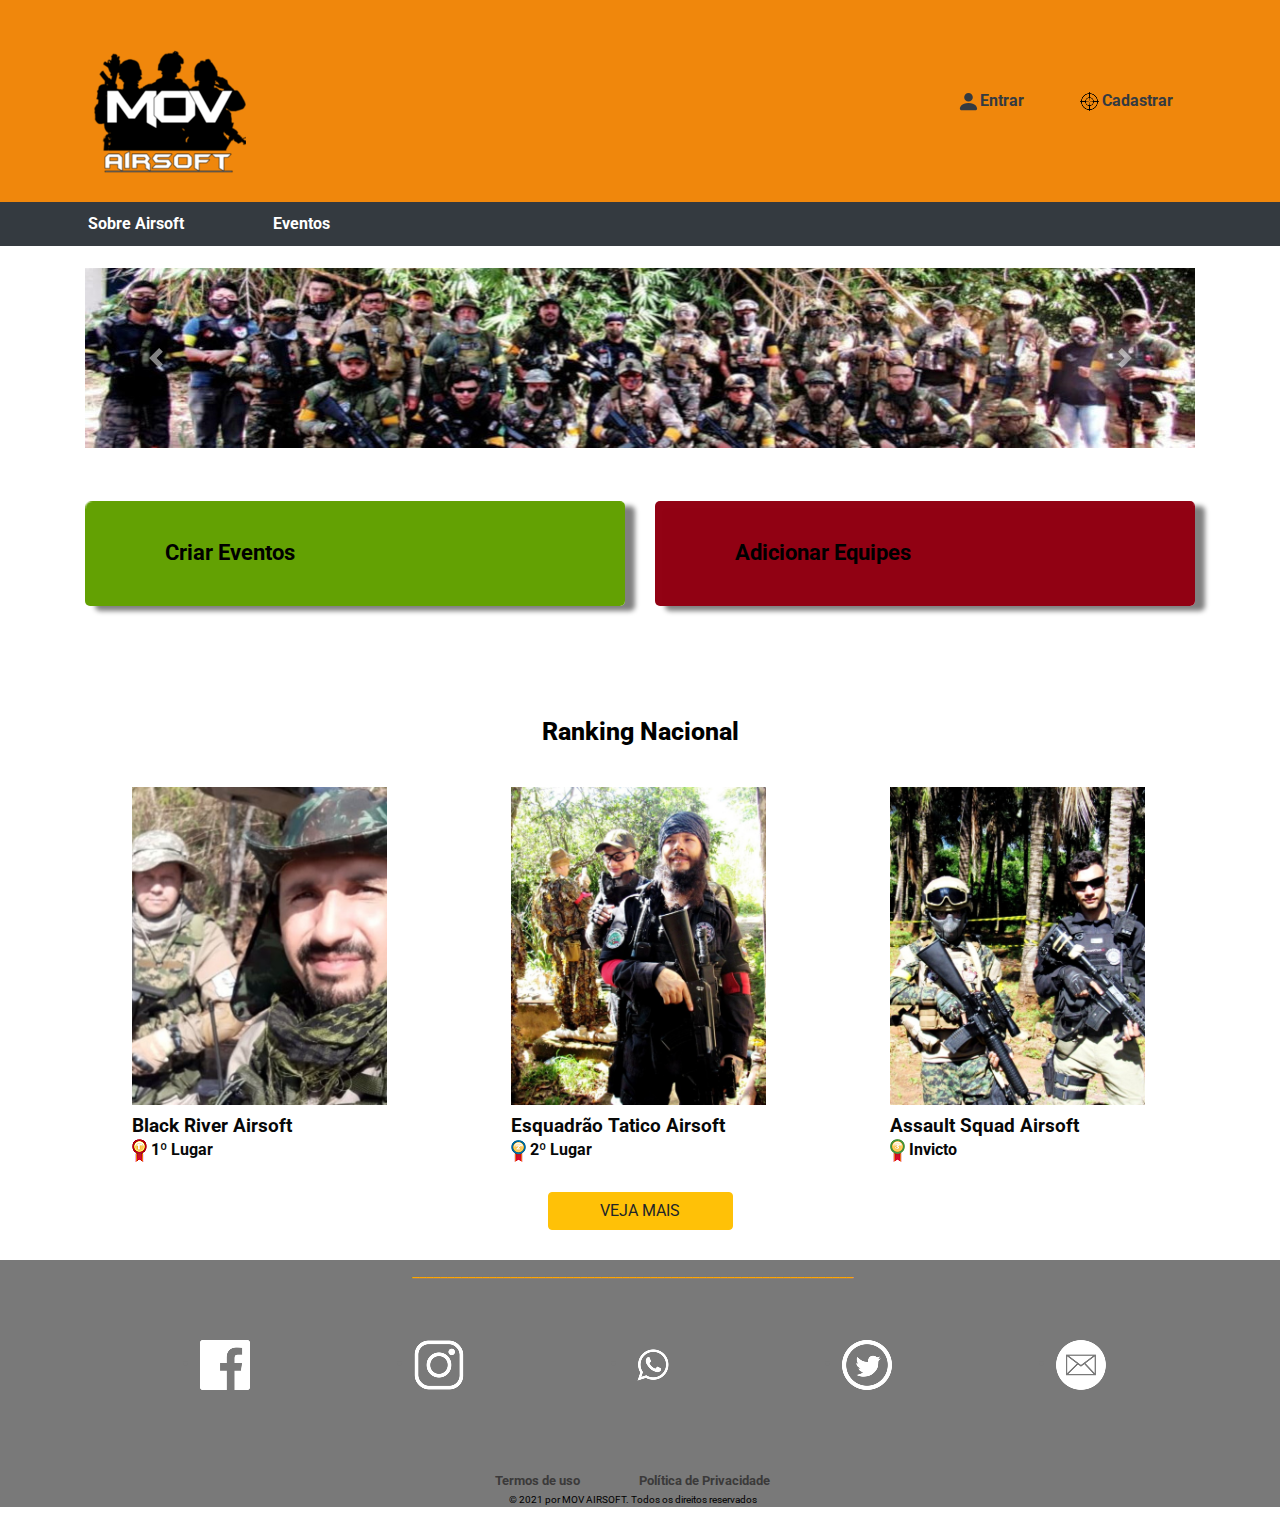
==== commit f6127cfb: "link" ====
--- a/index.html
+++ b/index.html
@@ -57,11 +57,11 @@
             </a>
           </li>
           <li class="nav-item">
-            <a href="#">
+            
               <a href="cadastro.html" class="notificacao d-flex align-items-center justify-content-center">
-                
+
                 <img src="./assets/images/alvo.png" class="img-fluid" alt="Alvo - icone Cadastrar">
-                
+
                 <path fill-rule="evenodd"
                   d="M0 1.5A.5.5 0 0 1 .5 1H2a.5.5 0 0 1 .485.379L2.89 3H14.5a.5.5 0 0 1 .491.592l-1.5 8A.5.5 0 0 1 13 12H4a.5.5 0 0 1-.491-.408L2.01 3.607 1.61 2H.5a.5.5 0 0 1-.5-.5zM5 12a2 2 0 1 0 0 4 2 2 0 0 0 0-4zm7 0a2 2 0 1 0 0 4 2 2 0 0 0 0-4zm-7 1a1 1 0 1 0 0 2 1 1 0 0 0 0-2zm7 0a1 1 0 1 0 0 2 1 1 0 0 0 0-2z" />
                 </svg>
@@ -84,14 +84,12 @@
         <!-- lista de itens -->
         <li class="col-xl-2 col-lg-3 col-md-12 nav-item d-flex align-items-center">
           <a href="sobreAirsoft.html">
-          
-          </svg>Sobre Airsoft
-          <!-- submenu -->
-          <ul>
-          </ul>
-
+
+            </svg>Sobre Airsoft
+            <!-- submenu -->
+            <ul>
+            </ul>
         </li>
-
         <!-- lista de itens -->
         <li class="col-xl-2 col-lg-3 col-md-12 nav-item d-flex align-items-center">
           <a href="eventosDisponiveis.html">
@@ -138,15 +136,17 @@
     <section class="container banners-promocionais-statico">
       <!-- row -->
       <section class="row">
-        <!-- banner -->
+        <!-- banner -->      
         <article class="col-md-6">
-          <div class="banners-promocionais-statico-12x d-flex align-items-center">
-            <p>Criar Eventos<br></p>
+          <div class="banners-promocionais-statico-12x d-flex align-items-center">            
+           <a href="adicionareven.html">
+            <p>Criar Eventos</p>
           </div>
         </article>
         <article class="col-md-6">
           <div class="banners-promocionais-statico-todo-br d-flex align-items-center">
-            <p>Adicionar Equipes<br></p>
+            <a href="adicionarequipe.html">
+            <p>Adicionar Equipes</p>
           </div>
         </article>
       </section>
@@ -172,7 +172,7 @@
             <!-- title produto -->
             <h2>Black River Airsoft</h2>
 
-            
+
             <!-- preco -->
             <strong class="colocacao">
               <img src="assets/images/1lugar.png" alt="primeiro lugar">
--- a/assets/css/style.css
+++ b/assets/css/style.css
@@ -73,7 +73,7 @@
   top: 44px;
   left: 0px;
   background: #f5f7f8;
-  border-top: solid #ff9c07 10px;
+  border-top: solid #fc9541 10px;
   width: 100%;
 }
 nav.nav-produtos ul.nav li ul.nav li {
@@ -161,7 +161,7 @@
   font-size: 16px;
 }
 .ranking .colocacao svg {
-  fill: #ffc107;
+  fill: #d87c12;
 }
 .ranking .colocacao strong {
   font-size: 40px;
@@ -11948,19 +11948,49 @@
   background: white;
   width: 100%;
   margin: auto;
-}
-
-.imagem3, .imagem4, .imagem5 {
+  font-family: sans-serif;
+}
+
+.conteudo-eventos1,
+.conteudo-eventos2,
+.conteudo-eventos3 {
+  display: table;
+  margin-top: 5%;
+  position: relative;
+}
+
+.imagem3 {
   display: table-cell;
   float: left;
-
-}
-
-.texto {
-  margin-top: 5%;
+}
+
+.texto1,
+.texto2,
+.texto3 {
+  display: table-cell;
+  margin-top: 10px;
   justify-content: center;
   text-align: justify;
+  float: left;
+  width: 600px;
+  margin-left: 50px;
+}
+
+.click1,
+.click2,
+.click3 {
+  padding: 10px 20px;
+  cursor: pointer;
+  background: #e47c36;
+  color: white;
+  font-size: 1rem;
+  font-weight: bold;
+  border-radius: 5px;
+  transition: 0.3s;
+  margin-bottom: 5%;
+  margin-top: 5%;
+  margin-left: 20%;
+  margin-right: 20%;
 }
 
 /* ### CSS - FIM TELA EVENTOS DISPONIVEIS */
-
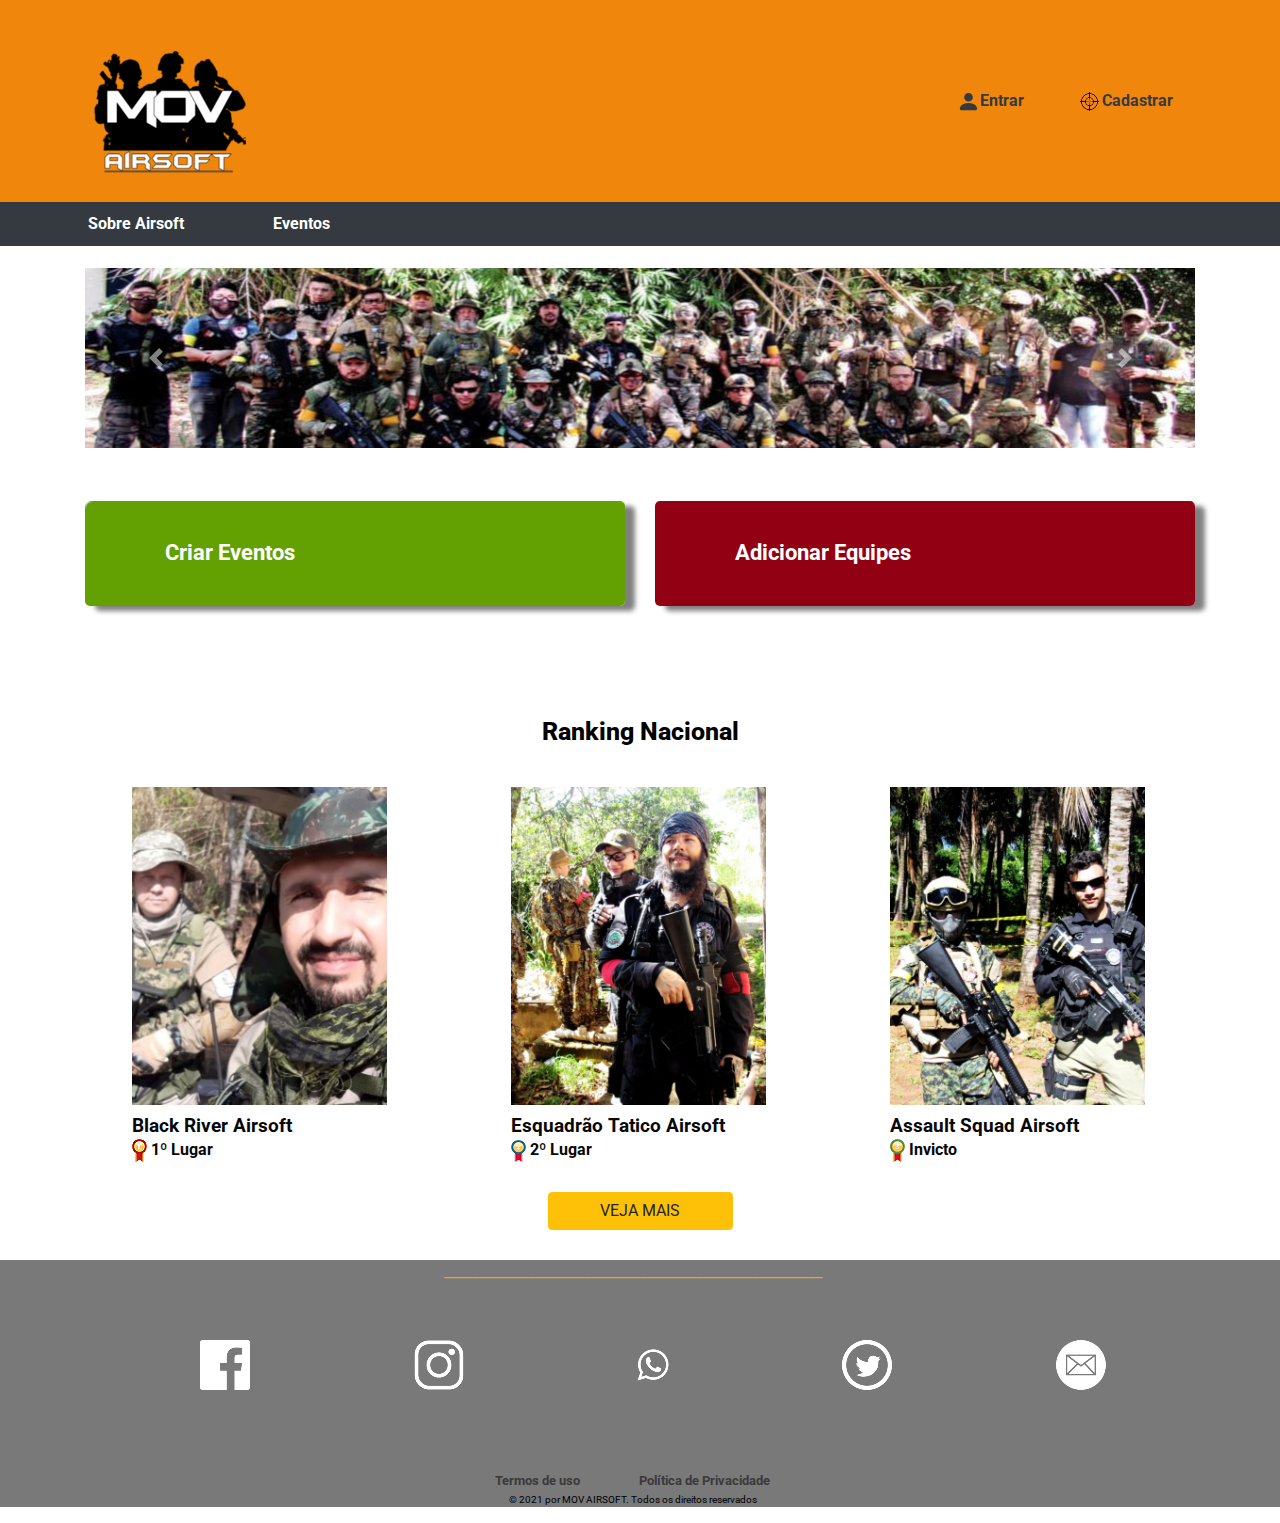
==== commit 762df359: "ajutes de diversas coisas" ====
--- a/index.html
+++ b/index.html
@@ -38,7 +38,7 @@
       <!-- row -->
       <article class="row d-flex align-items-center">
         <!-- logo -->
-        <a href="./" class="col-md-2 d-flex justify-content-center">
+        <a href="index.html" class="col-md-2 d-flex justify-content-center">
           <img src="./assets/images/favicons/apple-icon-152x152.png" class="img-fluid"
             alt="Logo da empresa - Mov Airsoft">
         </a>
@@ -57,11 +57,9 @@
             </a>
           </li>
           <li class="nav-item">
-            
+            <a href="cadastro.html">
               <a href="cadastro.html" class="notificacao d-flex align-items-center justify-content-center">
-
                 <img src="./assets/images/alvo.png" class="img-fluid" alt="Alvo - icone Cadastrar">
-
                 <path fill-rule="evenodd"
                   d="M0 1.5A.5.5 0 0 1 .5 1H2a.5.5 0 0 1 .485.379L2.89 3H14.5a.5.5 0 0 1 .491.592l-1.5 8A.5.5 0 0 1 13 12H4a.5.5 0 0 1-.491-.408L2.01 3.607 1.61 2H.5a.5.5 0 0 1-.5-.5zM5 12a2 2 0 1 0 0 4 2 2 0 0 0 0-4zm7 0a2 2 0 1 0 0 4 2 2 0 0 0 0-4zm-7 1a1 1 0 1 0 0 2 1 1 0 0 0 0-2zm7 0a1 1 0 1 0 0 2 1 1 0 0 0 0-2z" />
                 </svg>
@@ -84,7 +82,6 @@
         <!-- lista de itens -->
         <li class="col-xl-2 col-lg-3 col-md-12 nav-item d-flex align-items-center">
           <a href="sobreAirsoft.html">
-
             </svg>Sobre Airsoft
             <!-- submenu -->
             <ul>
@@ -92,7 +89,7 @@
         </li>
         <!-- lista de itens -->
         <li class="col-xl-2 col-lg-3 col-md-12 nav-item d-flex align-items-center">
-          <a href="eventosDisponiveis.html">
+          <a href="eventosDisponiveis.html"></a>
           </svg>Eventos
         </li>
       </ul>
@@ -101,7 +98,6 @@
     <!-- end container -->
   </nav>
   <!-- end menu do site -->
-
   <!-- main -->
   <main>
     <!-- banners rotativos  -->
@@ -112,67 +108,57 @@
           <img src="./assets/images/fotocarrouselarrumada.jpg" class="d-block w-100"
             alt="Foto de uma equipe de Airsoft">
         </figure>
-
         <figure class="carousel-item">
           <img src="./assets/images/fotocarrouselarrumada2.jpg" class="d-block w-100"
             alt="Foto de uma equipe de Airsoft">
         </figure>
       </article>
-
       <!-- prev -->
-      <a class="carousel-control-prev" href="#banners-promocionais" role="button" data-slide="prev">
+      <a class="carousel-control-prev" href="#" role="button" data-slide="prev">
         <span class="carousel-control-prev-icon" aria-hidden="true"></span>
         <span class="sr-only">Previous</span>
       </a>
       <!-- next -->
-      <a class="carousel-control-next" href="#banners-promocionais" role="button" data-slide="next">
+      <a class="carousel-control-next" href="#" role="button" data-slide="next">
         <span class="carousel-control-next-icon" aria-hidden="true"></span>
         <span class="sr-only">Next</span>
       </a>
     </section>
     <!-- banners promocionais rotativos  -->
-
-
     <section class="container banners-promocionais-statico">
       <!-- row -->
       <section class="row">
-        <!-- banner -->      
+        <!-- banner -->
         <article class="col-md-6">
-          <div class="banners-promocionais-statico-12x d-flex align-items-center">            
-           <a href="adicionareven.html">
-            <p>Criar Eventos</p>
+          <div class="banners-promocionais-statico-12x d-flex align-items-center">
+            <a href="adicionareven.html">
+              <p>Criar Eventos</p>
           </div>
         </article>
         <article class="col-md-6">
           <div class="banners-promocionais-statico-todo-br d-flex align-items-center">
             <a href="adicionarequipe.html">
-            <p>Adicionar Equipes</p>
+              <p>Adicionar Equipes</p>
           </div>
         </article>
       </section>
       <!-- end row -->
     </section>
     <!-- end banners promocionais com 6 colunas -->
-
     <!-- container produtos -->
     <section class="container produtos">
       <!-- title -->
       <h1 class="text-center">Ranking Nacional</h1>
-
       <!-- listagem dos produto s -->
       <article class="row">
-
         <!-- produtos -->
         <a class="produtos-container col-md-3">
           <!-- imagem do produto -->
           <img src="./assets/images/painel1.jpeg" class="img-fluid" alt="Black River Airsoft">
-
           <!-- itens do produto -->
           <article class="ranking">
             <!-- title produto -->
             <h2>Black River Airsoft</h2>
-
-
             <!-- preco -->
             <strong class="colocacao">
               <img src="assets/images/1lugar.png" alt="primeiro lugar">
@@ -182,17 +168,14 @@
           <!-- end itens do produto -->
         </a>
         <!-- end produtos -->
-
         <!-- produtos -->
         <a class="produtos-container col-md-3">
           <!-- imagem do produto -->
           <img src="./assets/images/painel2.jpeg" class="img-fluid" alt="Camiseta manga comprida">
-
           <!-- itens do produto -->
           <article class="ranking">
             <!-- title produto -->
             <h2>Esquadrão Tatico Airsoft</h2>
-
             <!-- preco -->
             <strong class="colocacao">
               <img src="assets/images/2lugar.png" alt="primeiro lugar">
@@ -202,17 +185,14 @@
           <!-- end itens do produto -->
         </a>
         <!-- end produtos -->
-
         <!-- produtos -->
         <a class="produtos-container col-md-3">
           <!-- imagem do produto -->
           <img src="./assets/images/painel4.jpeg" class="img-fluid" alt="Camiseta listrada">
-
           <!-- itens do produto -->
           <article class="ranking">
             <!-- title produto -->
             <h2>Assault Squad Airsoft</h2>
-
             <!-- preco -->
             <strong class="colocacao">
               <img src="assets/images/3lugar.png" alt="primeiro lugar">
@@ -222,10 +202,8 @@
           <!-- end itens do produto -->
         </a>
         <!-- end produtos -->
-
       </article>
       <!-- listagem dos produtos -->
-
       <div class="d-flex justify-content-center">
         <a href="/vejaMais.html" class="btn btn-warning col-md-2">VEJA MAIS</a>
       </div>
@@ -233,14 +211,13 @@
     <!-- end container produtos -->
   </main>
   <!-- end main -->
-
   <!-- Footer -->
   <footer class="container-fluid">
     <!-- container -->
     <section class="container">
       <!-- menus -->
-      <div class="linha">
-        <p>_______________________________________________________________</p>
+      <div class="linha text-center">
+        <p>______________________________________________________</p>
       </div>
       <!-- icons contato -->
       <ul>
@@ -260,7 +237,6 @@
     <!-- end container -->
   </footer>
   <!-- end Footer-->
-
   <!-- Arquivos Bootstrap -->
   <script src="./assets/js/jquery.js"></script>
   <script src="./assets/js/popper.js"></script>
--- a/assets/css/style.css
+++ b/assets/css/style.css
@@ -121,6 +121,7 @@
   margin-left: 20px;
   font-weight: bold;
   cursor: pointer;
+  color: white;
 }
 .banners-promocionais-statico .banners-promocionais-statico-12x p strong,
 .banners-promocionais-statico .banners-promocionais-statico-todo-br p strong {
@@ -11846,8 +11847,6 @@
   font-size: 80%;
   cursor: pointer;
   display: block;
-  margin-bottom: 1%;
-  margin-top: -6%;
 }
 
 form .email:first-child {
@@ -11919,14 +11918,18 @@
   background: white;
   width: 100%;
   margin: auto;
+  font-family: sans-serif;
 }
 
 .imagem2 {
-  text-align: center;
+  display: flex;
+  margin-left: auto;
+  margin-right: auto;
 }
 
 .conteudo {
   display: table;
+  margin-top: 2.5%;
 }
 
 .imagem1 {
@@ -11934,12 +11937,12 @@
   float: left;
   margin: 10px 0px 10px 20px;
 }
+
 .texto {
-  margin-top: 5%;
   justify-content: center;
   text-align: justify;
-}
-
+  border-top: 2.5%;
+}
 /* ### CSS - FIM TELA SOBRE AIRSOFT */
 
 /*### CSS - INICIO TELA EVENTOS DISPONIVEIS*/
@@ -11968,7 +11971,7 @@
 .texto2,
 .texto3 {
   display: table-cell;
-  margin-top: 10px;
+  margin-top: 20px;
   justify-content: center;
   text-align: justify;
   float: left;
@@ -11993,4 +11996,27 @@
   margin-right: 20%;
 }
 
+@media screen and (max-width: 1048px) {
+  .imagem3,
+  .texto1,
+  .texto2,
+  .texto3 {
+    width: 100%;
+  }
+}
+@media screen and (max-width: 768px) {
+  .imagem3,
+  .texto1,
+  .texto2,
+  .texto3 {
+    width: 100%;
+  }
+}
+@media screen and (max-width: 600px) {
+  .click1,
+  .click2,
+  .click3 {
+    width: 100%;
+  }
+}
 /* ### CSS - FIM TELA EVENTOS DISPONIVEIS */
